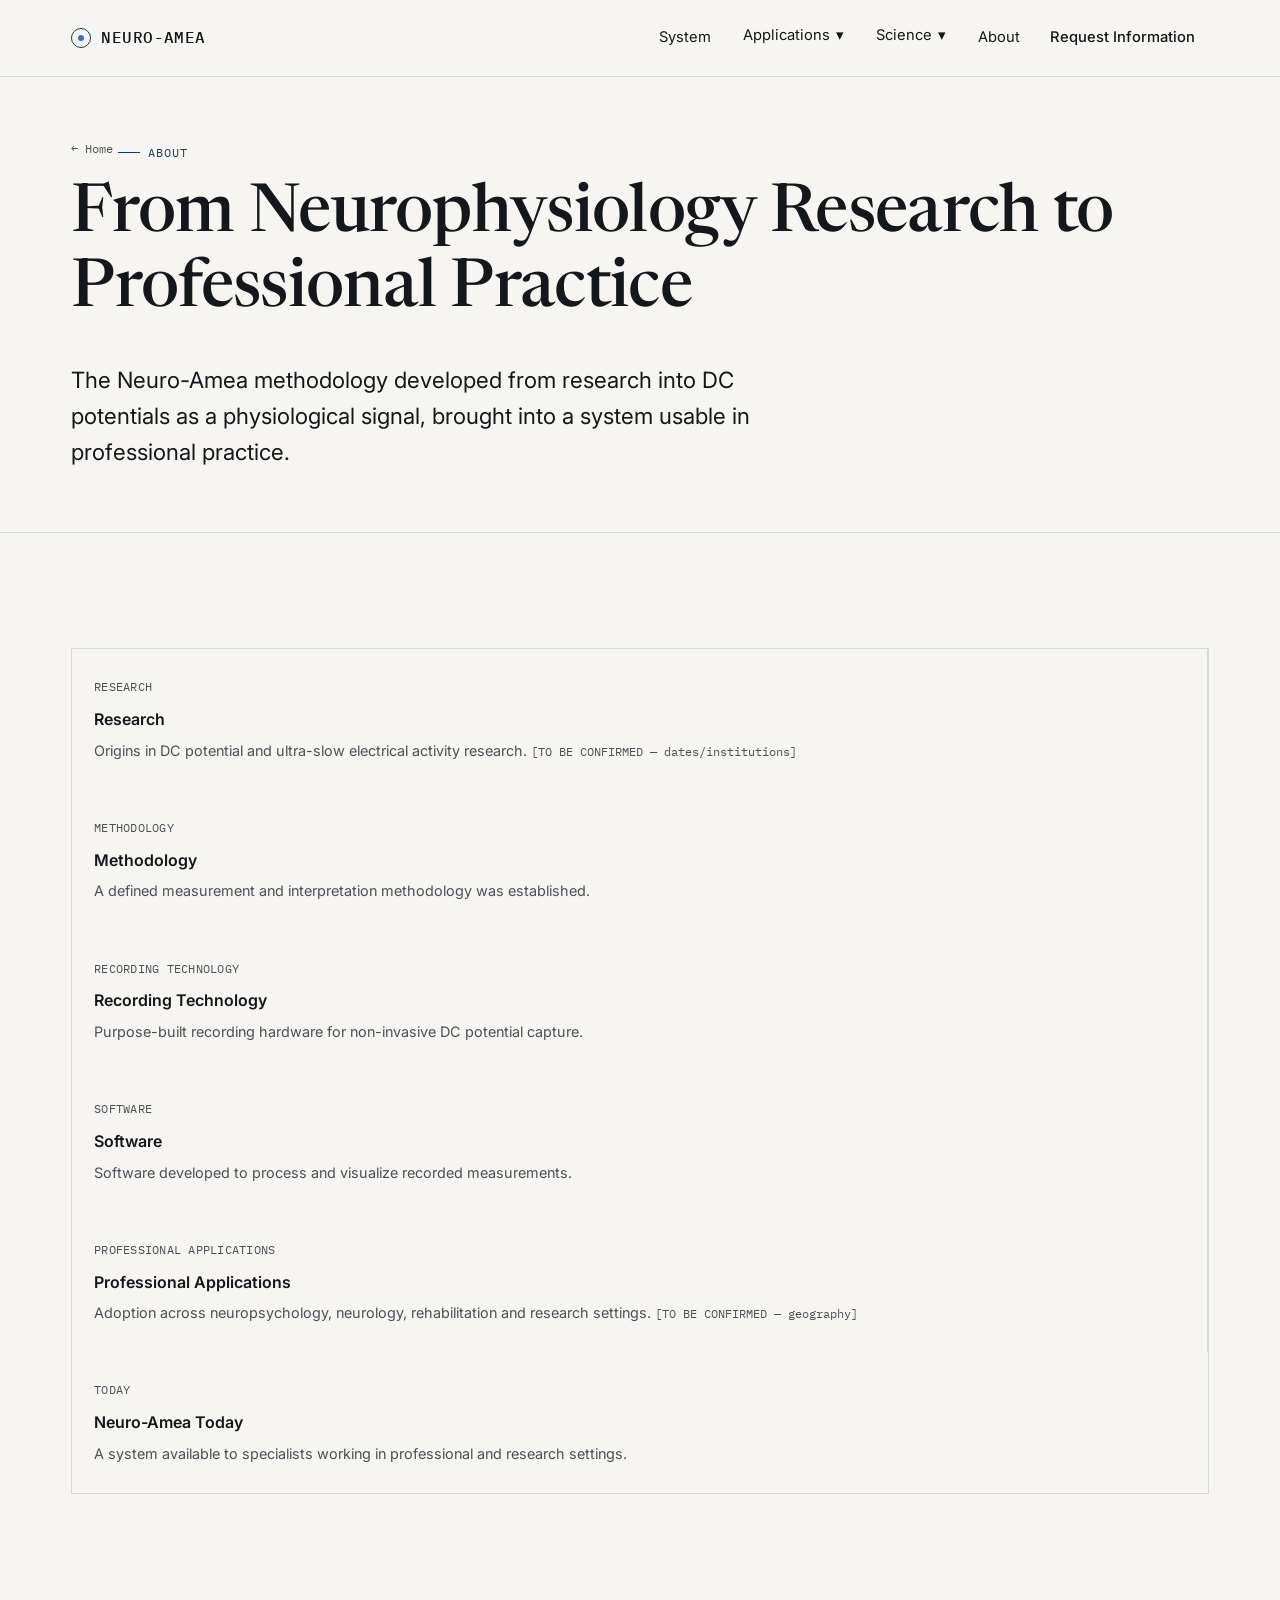
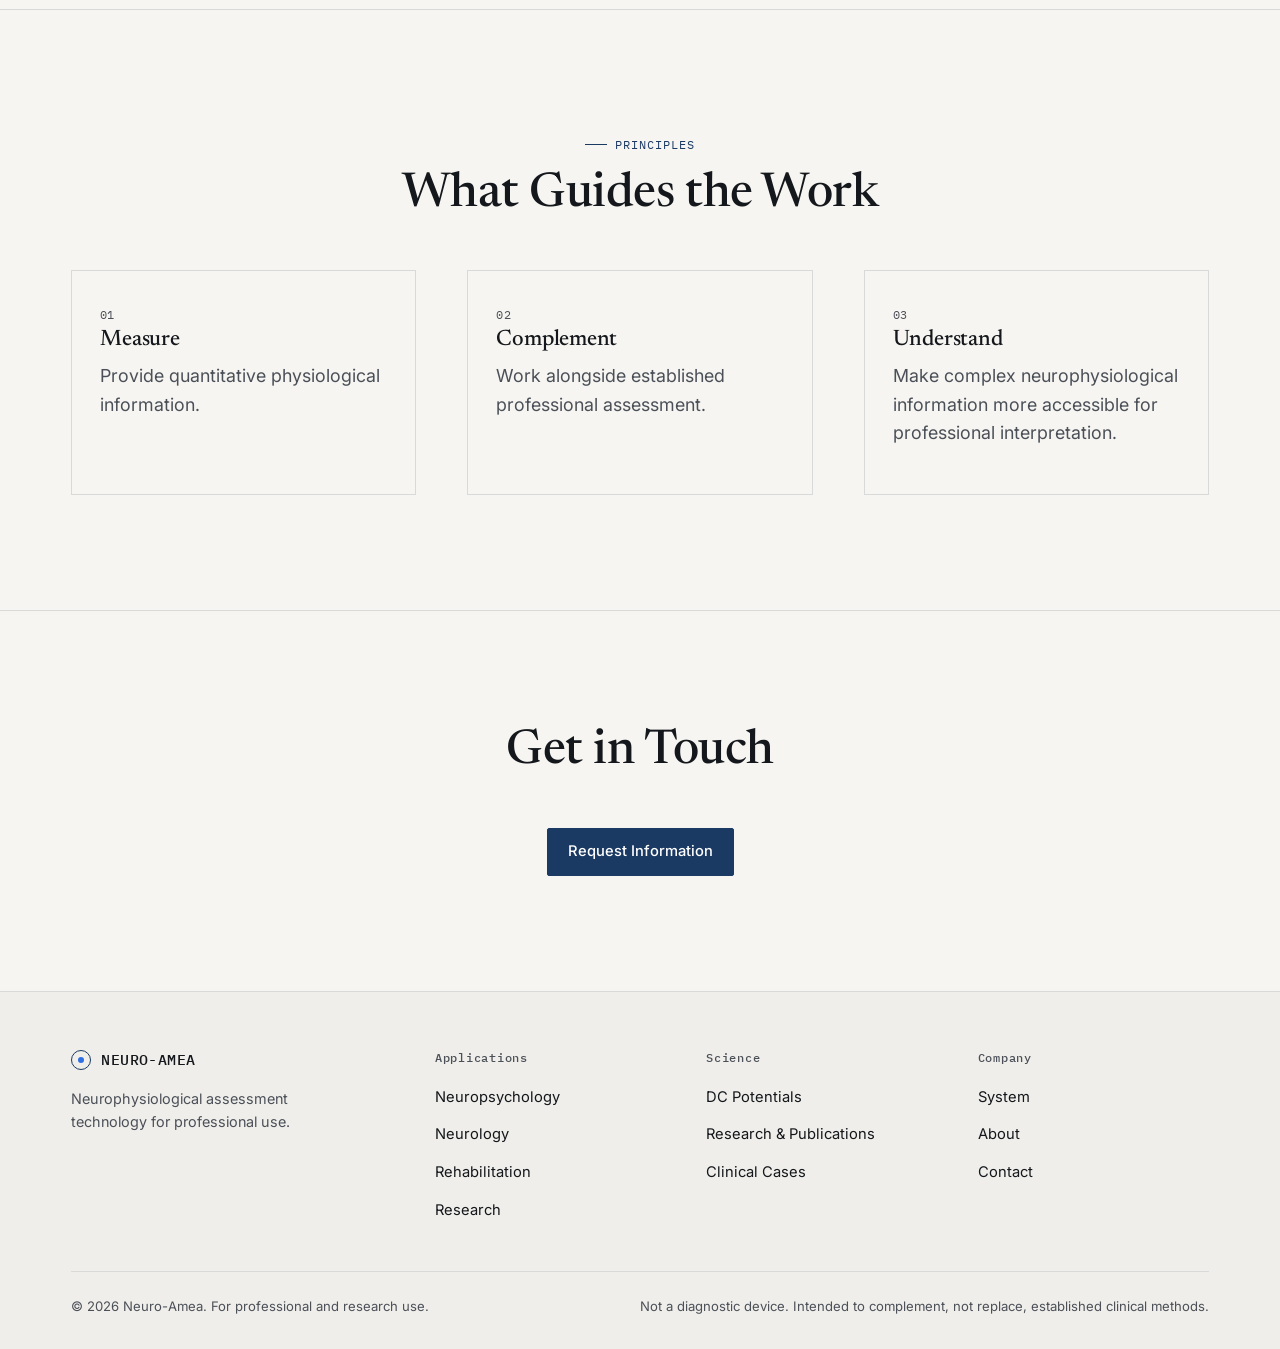
==== about/index.html @ 14be9355 "Add files via upload" ====
<!doctype html>
<html lang="en">
<head>
<meta charset="utf-8">
<title>About — Neuro-Amea</title>
<meta name="description" content="The development of the Neuro-Amea methodology, from neurophysiology research to a system used in professional practice.">
<link rel="canonical" href="/about/">
<meta property="og:title" content="About — Neuro-Amea">
<meta property="og:description" content="The development of the Neuro-Amea methodology, from neurophysiology research to a system used in professional practice.">
<meta property="og:type" content="website">
<meta name="viewport" content="width=device-width, initial-scale=1">
<link rel="stylesheet" href="../assets/css/style.css">
</head>
<body>
<a class="skip-link" href="#main">Skip to content</a>

<header class="site-header">
  <div class="wrap nav-row">
    <a class="logo" href="../"><span class="logo-mark" aria-hidden="true"></span>NEURO-AMEA</a>
    <nav class="primary-nav" id="primary-nav">
      <ul>
        <li><a href="../system/">System</a></li>
        <li class="has-dropdown">
          <button class="nav-btn" aria-expanded="false">Applications <span aria-hidden="true">▾</span></button>
          <div class="dropdown">
            <a href="../applications/neuropsychology/">Neuropsychology<small>Cognitive & behavioral context</small></a>
            <a href="../applications/neurology/">Neurology<small>Clinical & neurophysiological context</small></a>
            <a href="../applications/rehabilitation/">Rehabilitation<small>Repeated-measurement follow-up</small></a>
            <a href="../applications/research/">Research<small>Protocol-based DC recording</small></a>
          </div>
        </li>
        <li class="has-dropdown">
          <button class="nav-btn" aria-expanded="false">Science <span aria-hidden="true">▾</span></button>
          <div class="dropdown">
            <a href="../dc-potentials/">DC Potentials<small>What the signal is</small></a>
            <a href="../publications/">Research & Publications<small>Literature base</small></a>
            <a href="../clinical-cases/">Clinical Cases<small>Applied examples</small></a>
          </div>
        </li>
        <li><a href="../about/" aria-current="page">About</a></li>
      </ul>
      <div class="nav-cta">
        <a class="cta" href="../contact/">Request Information</a>
      </div>
    </nav>
    <button class="menu-toggle" aria-label="Open menu" aria-expanded="false" aria-controls="primary-nav">
      <span></span><span></span><span></span>
    </button>
  </div>
</header>

<main id="main">

<div class="page-hero">
  <div class="wrap">
    <a class="breadcrumb" href="../">← Home</a>
    <p class="eyebrow">ABOUT</p>
    <h1>From Neurophysiology Research to Professional Practice</h1>
    <p class="lede">The Neuro-Amea methodology developed from research into DC potentials as a physiological signal, brought into a system usable in professional practice.</p>
  </div>
</div>

<section>
  <div class="wrap">
    <div class="chain reveal" style="flex-direction:column;">
      <div class="chain-step"><span class="data-label">RESEARCH</span><h4>Research</h4><p>Origins in DC potential and ultra-slow electrical activity research. <span class="tbc" style="font-family:var(--f-data); font-size:0.72rem;">[TO BE CONFIRMED — dates/institutions]</span></p></div>
      <div class="chain-step"><span class="data-label">METHODOLOGY</span><h4>Methodology</h4><p>A defined measurement and interpretation methodology was established.</p></div>
      <div class="chain-step"><span class="data-label">RECORDING TECHNOLOGY</span><h4>Recording Technology</h4><p>Purpose-built recording hardware for non-invasive DC potential capture.</p></div>
      <div class="chain-step"><span class="data-label">SOFTWARE</span><h4>Software</h4><p>Software developed to process and visualize recorded measurements.</p></div>
      <div class="chain-step"><span class="data-label">PROFESSIONAL APPLICATIONS</span><h4>Professional Applications</h4><p>Adoption across neuropsychology, neurology, rehabilitation and research settings. <span class="tbc" style="font-family:var(--f-data); font-size:0.72rem;">[TO BE CONFIRMED — geography]</span></p></div>
      <div class="chain-step"><span class="data-label">TODAY</span><h4>Neuro-Amea Today</h4><p>A system available to specialists working in professional and research settings.</p></div>
    </div>
  </div>
</section>

<hr class="hr">

<section>
  <div class="wrap">
    <div class="section-head center"><p class="eyebrow">PRINCIPLES</p><h2>What Guides the Work</h2></div>
    <div class="grid grid-3">
      <div class="plain-card"><span class="data-label">01</span><h3>Measure</h3><p>Provide quantitative physiological information.</p></div>
      <div class="plain-card"><span class="data-label">02</span><h3>Complement</h3><p>Work alongside established professional assessment.</p></div>
      <div class="plain-card"><span class="data-label">03</span><h3>Understand</h3><p>Make complex neurophysiological information more accessible for professional interpretation.</p></div>
    </div>
  </div>
</section>

<section class="final-cta">
  <div class="wrap">
    <div class="section-head center"><h2>Get in Touch</h2></div>
    <a class="cta" href="../contact/">Request Information</a>
  </div>
</section>

</main>
<footer class="site-footer">
  <div class="wrap">
    <div class="footer-grid">
      <div>
        <a class="logo" href="../"><span class="logo-mark" aria-hidden="true"></span>NEURO-AMEA</a>
        <p style="margin-top:16px; font-size:0.9rem; max-width:32ch;">Neurophysiological assessment technology for professional use.</p>
      </div>
      <div>
        <h4>Applications</h4>
        <ul>
          <li><a href="../applications/neuropsychology/">Neuropsychology</a></li>
          <li><a href="../applications/neurology/">Neurology</a></li>
          <li><a href="../applications/rehabilitation/">Rehabilitation</a></li>
          <li><a href="../applications/research/">Research</a></li>
        </ul>
      </div>
      <div>
        <h4>Science</h4>
        <ul>
          <li><a href="../dc-potentials/">DC Potentials</a></li>
          <li><a href="../publications/">Research & Publications</a></li>
          <li><a href="../clinical-cases/">Clinical Cases</a></li>
        </ul>
      </div>
      <div>
        <h4>Company</h4>
        <ul>
          <li><a href="../system/">System</a></li>
          <li><a href="../about/">About</a></li>
          <li><a href="../contact/">Contact</a></li>
        </ul>
      </div>
    </div>
    <div class="footer-bottom">
      <span>© 2026 Neuro-Amea. For professional and research use.</span>
      <span>Not a diagnostic device. Intended to complement, not replace, established clinical methods.</span>
    </div>
  </div>
</footer>

<script src="../assets/js/main.js"></script>
</body>
</html>
---- assets/css/style.css ----
/* ==========================================================================
   NEURO-AMEA — DESIGN SYSTEM
   Scientific instrument × premium technology × medical editorial
   ========================================================================== */

@import url('https://fonts.googleapis.com/css2?family=Newsreader:ital,opsz,wght@0,6..72,400;0,6..72,500;0,6..72,600;1,6..72,400&family=Inter:wght@400;500;600&family=IBM+Plex+Mono:wght@400;500&display=swap');

:root{
  /* --- color --- */
  --c-paper:      #F6F5F1;   /* neutral, slightly warm white */
  --c-paper-alt:  #EFEEEA;
  --c-ink:        #14171B;   /* near-black typography */
  --c-ink-soft:   #4B5058;
  --c-line:       #D8DAD9;   /* cold light gray, hairlines */
  --c-line-soft:  #E7E8E6;
  --c-blue-deep:  #1B3A63;   /* deep neurological blue — primary accent */
  --c-blue-elec:  #2F6FE4;   /* spectral / electric blue — data only */
  --c-blue-mist:  #EBF0F8;
  --c-white:      #FFFFFF;
  --c-amber-data: #C77B2E;   /* reserved for genuine data maps only */

  /* --- type --- */
  --f-editorial: 'Newsreader', Georgia, serif;
  --f-interface: 'Inter', -apple-system, BlinkMacSystemFont, sans-serif;
  --f-data:      'IBM Plex Mono', ui-monospace, monospace;

  /* --- scale --- */
  --step-1: clamp(0.85rem, 0.82rem + 0.15vw, 0.95rem);
  --step0:  clamp(1rem, 0.96rem + 0.2vw, 1.125rem);
  --step1:  clamp(1.2rem, 1.1rem + 0.4vw, 1.4rem);
  --step2:  clamp(1.6rem, 1.4rem + 0.9vw, 2.1rem);
  --step3:  clamp(2.1rem, 1.8rem + 1.6vw, 3rem);
  --step4:  clamp(2.6rem, 2.1rem + 2.6vw, 4.2rem);

  --radius: 2px;
  --container: 1240px;
  --gutter: clamp(20px, 4vw, 64px);
}

*,*::before,*::after{ box-sizing:border-box; }
html{ scroll-behavior:smooth; }
@media (prefers-reduced-motion: reduce){
  html{ scroll-behavior:auto; }
  *,*::before,*::after{ animation-duration:0.001ms !important; animation-iteration-count:1 !important; transition-duration:0.001ms !important; scroll-behavior:auto !important; }
}

body{
  margin:0;
  background:var(--c-paper);
  color:var(--c-ink);
  font-family:var(--f-interface);
  font-size:var(--step0);
  line-height:1.6;
  -webkit-font-smoothing:antialiased;
}

img{ max-width:100%; display:block; }
a{ color:inherit; }
button{ font-family:inherit; }

h1,h2,h3{
  font-family:var(--f-editorial);
  font-weight:500;
  line-height:1.12;
  margin:0 0 0.5em;
  letter-spacing:-0.01em;
}
h1{ font-size:var(--step4); }
h2{ font-size:var(--step3); }
h3{ font-size:var(--step2); font-weight:500; }

p{ margin:0 0 1em; max-width:60ch; color:var(--c-ink-soft); }
.lede{ font-size:var(--step1); color:var(--c-ink); max-width:52ch; }

.eyebrow{
  font-family:var(--f-data);
  font-size:0.78rem;
  letter-spacing:0.08em;
  color:var(--c-blue-deep);
  display:inline-flex;
  align-items:center;
  gap:0.6em;
  margin-bottom:1.1em;
}
.eyebrow::before{
  content:'';
  width:22px; height:1px;
  background:var(--c-blue-deep);
  display:inline-block;
}

.data-label{
  font-family:var(--f-data);
  font-size:0.78rem;
  color:var(--c-ink-soft);
  letter-spacing:0.02em;
}
.data-value{
  font-family:var(--f-data);
  color:var(--c-blue-elec);
}

/* --- layout --- */
.wrap{
  max-width:var(--container);
  margin:0 auto;
  padding-left:var(--gutter);
  padding-right:var(--gutter);
}
section{ padding:clamp(64px,9vw,128px) 0; }
.section-tight{ padding:clamp(40px,6vw,72px) 0; }
.hr{ border:none; border-top:1px solid var(--c-line); margin:0; }

.grid{ display:grid; gap:var(--gutter); }
.grid-2{ grid-template-columns:1fr 1fr; }
.grid-3{ grid-template-columns:repeat(3,1fr); }
.grid-4{ grid-template-columns:repeat(4,1fr); }
@media (max-width: 900px){
  .grid-2,.grid-3,.grid-4{ grid-template-columns:1fr; }
}

/* --- header / nav --- */
.site-header{
  position:sticky; top:0; z-index:50;
  background:rgba(246,245,241,0.92);
  backdrop-filter:saturate(140%) blur(6px);
  border-bottom:1px solid var(--c-line);
}
.nav-row{
  display:flex; align-items:center; justify-content:space-between;
  height:76px;
}
.logo{
  font-family:var(--f-data);
  font-weight:500;
  font-size:0.98rem;
  letter-spacing:0.03em;
  text-decoration:none;
  color:var(--c-ink);
  display:flex; align-items:center; gap:10px;
}
.logo-mark{
  width:20px; height:20px;
  border:1px solid var(--c-blue-deep);
  border-radius:50%;
  position:relative;
  flex:none;
}
.logo-mark::after{
  content:'';
  position:absolute; left:50%; top:50%;
  width:6px; height:6px;
  background:var(--c-blue-elec);
  border-radius:50%;
  transform:translate(-50%,-50%);
}

.primary-nav{ display:flex; align-items:center; gap:2px; }
.primary-nav > ul{ list-style:none; display:flex; gap:4px; margin:0; padding:0; }
.primary-nav a, .nav-btn{
  font-size:0.92rem;
  text-decoration:none;
  color:var(--c-ink);
  padding:10px 14px;
  display:inline-flex; align-items:center; gap:6px;
  border-radius:var(--radius);
  background:none; border:none; cursor:pointer;
}
.primary-nav a:hover, .nav-btn:hover{ color:var(--c-blue-deep); }
.has-dropdown{ position:relative; }
.dropdown{
  position:absolute; top:100%; left:0;
  background:var(--c-white);
  border:1px solid var(--c-line);
  min-width:240px;
  padding:8px;
  opacity:0; visibility:hidden; transform:translateY(4px);
  transition:opacity .15s ease, transform .15s ease, visibility .15s;
}
.has-dropdown:hover .dropdown,
.has-dropdown:focus-within .dropdown{ opacity:1; visibility:visible; transform:translateY(0); }
.dropdown a{
  display:flex; flex-direction:column; align-items:flex-start; gap:2px;
  padding:10px 12px;
}
.dropdown a small{ color:var(--c-ink-soft); font-size:0.8rem; font-weight:400; }

.cta{
  font-family:var(--f-interface);
  font-weight:500;
  font-size:0.92rem;
  text-decoration:none;
  color:var(--c-white);
  background:var(--c-blue-deep);
  padding:11px 20px;
  border-radius:var(--radius);
  border:1px solid var(--c-blue-deep);
  display:inline-block;
  transition:background .18s ease, color .18s ease;
}
.cta:hover{ background:#14294a; }
.cta-ghost{
  color:var(--c-ink);
  background:transparent;
  border:1px solid var(--c-line);
}
.cta-ghost:hover{ border-color:var(--c-blue-deep); color:var(--c-blue-deep); background:transparent; }

.nav-cta{ display:flex; align-items:center; gap:8px; }
.menu-toggle{
  display:none;
  background:none; border:none; cursor:pointer;
  width:36px; height:36px;
  position:relative;
}
.menu-toggle span{
  position:absolute; left:8px; right:8px; height:1px; background:var(--c-ink);
}
.menu-toggle span:nth-child(1){ top:14px; }
.menu-toggle span:nth-child(2){ top:19px; }
.menu-toggle span:nth-child(3){ top:24px; }

@media (max-width: 980px){
  .primary-nav{
    position:fixed; inset:76px 0 0 0;
    background:var(--c-paper);
    flex-direction:column;
    align-items:stretch;
    padding:24px var(--gutter);
    transform:translateX(100%);
    transition:transform .25s ease;
    overflow-y:auto;
  }
  .primary-nav.open{ transform:translateX(0); }
  .primary-nav > ul{ flex-direction:column; gap:0; }
  .primary-nav a, .nav-btn{ width:100%; padding:16px 4px; border-bottom:1px solid var(--c-line-soft); justify-content:space-between; }
  .dropdown{ position:static; border:none; opacity:1; visibility:visible; transform:none; display:none; padding:0 0 0 12px; }
  .has-dropdown.open .dropdown{ display:block; }
  .nav-cta{ margin-top:20px; }
  .menu-toggle{ display:block; }
}

/* --- footer --- */
.site-footer{
  border-top:1px solid var(--c-line);
  padding:56px 0 32px;
  background:var(--c-paper-alt);
}
.footer-grid{ display:grid; grid-template-columns:1.4fr repeat(3,1fr); gap:40px; margin-bottom:48px; }
@media (max-width:800px){ .footer-grid{ grid-template-columns:1fr 1fr; } }
.footer-grid h4{ font-family:var(--f-data); font-size:0.78rem; letter-spacing:0.06em; color:var(--c-ink-soft); margin:0 0 14px; font-weight:500; }
.footer-grid ul{ list-style:none; margin:0; padding:0; display:flex; flex-direction:column; gap:9px; }
.footer-grid a{ text-decoration:none; font-size:0.92rem; color:var(--c-ink); }
.footer-grid a:hover{ color:var(--c-blue-deep); }
.footer-bottom{
  display:flex; justify-content:space-between; align-items:center;
  padding-top:24px; border-top:1px solid var(--c-line);
  font-size:0.82rem; color:var(--c-ink-soft); flex-wrap:wrap; gap:12px;
}

/* --- buttons row --- */
.btn-row{ display:flex; gap:14px; flex-wrap:wrap; align-items:center; }

/* --- cards (used sparingly) --- */
.plain-card{
  border:1px solid var(--c-line);
  padding:28px;
}
.plain-card h3{ font-size:var(--step1); margin-bottom:0.4em; }

/* --- process chain --- */
.chain{
  display:flex; align-items:stretch; gap:0;
  border:1px solid var(--c-line);
}
.chain-step{
  flex:1; padding:28px 22px; position:relative;
  border-right:1px solid var(--c-line);
}
.chain-step:last-child{ border-right:none; }
.chain-step .data-label{ display:block; margin-bottom:10px; }
.chain-step h4{ font-family:var(--f-interface); font-size:1rem; font-weight:600; margin:0 0 6px; }
.chain-step p{ font-size:0.9rem; margin:0; max-width:none; }
.chain-arrow{
  display:none;
}
@media (max-width:900px){
  .chain{ flex-direction:column; }
  .chain-step{ border-right:none; border-bottom:1px solid var(--c-line); }
  .chain-step:last-child{ border-bottom:none; }
}

/* --- placeholder media block --- */
.media-frame{
  border:1px solid var(--c-line);
  background:
    repeating-linear-gradient(135deg, var(--c-paper-alt), var(--c-paper-alt) 10px, var(--c-line-soft) 10px, var(--c-line-soft) 11px);
  aspect-ratio:4/3;
  display:flex; align-items:center; justify-content:center;
  text-align:center;
  position:relative;
  overflow:hidden;
}
.media-frame .placeholder-label{
  font-family:var(--f-data);
  font-size:0.78rem;
  letter-spacing:0.04em;
  color:var(--c-ink-soft);
  background:var(--c-paper);
  border:1px solid var(--c-line);
  padding:10px 16px;
  max-width:80%;
}
.media-frame.wide{ aspect-ratio:16/10; }
.media-frame.square{ aspect-ratio:1/1; }

/* technical annotation dots */
.annot{
  position:absolute;
  font-family:var(--f-data);
  font-size:0.72rem;
  color:var(--c-blue-deep);
  display:flex; align-items:center; gap:6px;
}
.annot::before{ content:''; width:5px; height:5px; border-radius:50%; background:var(--c-blue-elec); }

/* --- diagram nodes (value/equation composition) --- */
.equation{
  display:flex; align-items:center; justify-content:center; gap:20px;
  flex-wrap:wrap; text-align:center;
  padding:40px 0;
}
.eq-item{
  font-family:var(--f-interface); font-weight:500; font-size:0.95rem;
  border:1px solid var(--c-line);
  padding:20px 24px;
  min-width:170px;
}
.eq-item .data-label{ display:block; margin-bottom:6px; }
.eq-op{ font-family:var(--f-editorial); font-size:1.6rem; color:var(--c-ink-soft); }
.eq-result{
  border:1px solid var(--c-blue-deep);
  background:var(--c-blue-mist);
}

/* --- timeline (baseline/functional/followup) --- */
.timeline{
  display:flex; border-top:1px solid var(--c-ink); position:relative; margin-top:40px;
}
.timeline-point{ flex:1; padding-top:16px; position:relative; }
.timeline-point::before{
  content:''; position:absolute; top:-5px; left:0;
  width:9px; height:9px; border-radius:50%;
  background:var(--c-paper); border:1px solid var(--c-ink);
}
.timeline-point .data-label{ display:block; margin-bottom:6px; }

/* --- table --- */
.spec-table{ width:100%; border-collapse:collapse; }
.spec-table tr{ border-bottom:1px solid var(--c-line); }
.spec-table td{ padding:16px 4px; font-size:0.92rem; }
.spec-table td:first-child{ color:var(--c-ink-soft); width:45%; }
.spec-table td.tbc{ font-family:var(--f-data); font-size:0.8rem; color:#9A6A20; }

/* --- reveal-on-scroll --- */
.reveal{ opacity:0; transform:translateY(14px); transition:opacity .6s ease, transform .6s ease; }
.reveal.is-visible{ opacity:1; transform:translateY(0); }

/* --- section heading block --- */
.section-head{ max-width:640px; margin-bottom:48px; }
.section-head.center{ margin-left:auto; margin-right:auto; text-align:center; }

/* --- hero --- */
.hero{ padding-top:clamp(48px,7vw,88px); padding-bottom:clamp(56px,7vw,96px); }
.hero-grid{ display:grid; grid-template-columns:1.05fr 0.95fr; gap:var(--gutter); align-items:center; }
@media (max-width:980px){ .hero-grid{ grid-template-columns:1fr; } }
.hero-meta{ font-family:var(--f-data); font-size:0.8rem; color:var(--c-ink-soft); margin-top:28px; }

/* generic small caps line already covered by .hero-meta; avoid literal uppercase text-transform overuse elsewhere */

.badge-list{ display:flex; gap:10px; flex-wrap:wrap; margin-top:20px; }
.badge{
  font-family:var(--f-data); font-size:0.76rem; color:var(--c-blue-deep);
  border:1px solid var(--c-line); padding:6px 10px;
}

/* --- app pillars small nav cards on home --- */
.app-list{ list-style:none; margin:0; padding:0; border-top:1px solid var(--c-line); }
.app-row{
  display:grid; grid-template-columns:120px 1fr auto; gap:24px; align-items:center;
  padding:26px 0; border-bottom:1px solid var(--c-line);
  text-decoration:none; color:var(--c-ink);
}
.app-row:hover .app-row-title{ color:var(--c-blue-deep); }
.app-row-num{ font-family:var(--f-data); color:var(--c-ink-soft); font-size:0.85rem; }
.app-row-title{ font-family:var(--f-editorial); font-size:1.3rem; }
.app-row-desc{ font-size:0.9rem; color:var(--c-ink-soft); grid-column:1/-1; margin-top:-8px; }
@media (max-width:700px){
  .app-row{ grid-template-columns:1fr auto; }
  .app-row-num{ display:none; }
}

/* --- page hero (secondary pages) --- */
.page-hero{ padding:56px 0 40px; border-bottom:1px solid var(--c-line); }
.breadcrumb{ font-family:var(--f-data); font-size:0.78rem; color:var(--c-ink-soft); margin-bottom:20px; text-decoration:none; display:inline-block; }
.breadcrumb:hover{ color:var(--c-blue-deep); }

/* --- final cta --- */
.final-cta{ text-align:center; border-top:1px solid var(--c-line); }
.final-cta .section-head{ margin-left:auto; margin-right:auto; }

/* --- illustrative notice --- */
.notice{
  font-size:0.85rem; color:var(--c-ink-soft);
  border-left:2px solid var(--c-line);
  padding:10px 16px;
  font-style:italic;
}

/* --- form --- */
.form-grid{ display:grid; grid-template-columns:1fr 1fr; gap:20px; }
@media (max-width:700px){ .form-grid{ grid-template-columns:1fr; } }
.field{ display:flex; flex-direction:column; gap:8px; }
.field.full{ grid-column:1/-1; }
.field label{ font-size:0.85rem; color:var(--c-ink-soft); }
.field input, .field select, .field textarea{
  font-family:var(--f-interface); font-size:0.95rem;
  border:1px solid var(--c-line); background:var(--c-white);
  padding:12px 14px; border-radius:var(--radius); color:var(--c-ink);
}
.field input:focus, .field select:focus, .field textarea:focus{
  outline:2px solid var(--c-blue-elec); outline-offset:1px; border-color:var(--c-blue-deep);
}
.checkbox-group{ display:flex; flex-wrap:wrap; gap:10px; }
.checkbox-group label{
  display:flex; align-items:center; gap:8px;
  border:1px solid var(--c-line); padding:9px 14px; font-size:0.88rem; color:var(--c-ink);
  cursor:pointer;
}
.checkbox-group input{ accent-color:var(--c-blue-deep); }

/* focus visibility */
a:focus-visible, button:focus-visible, input:focus-visible, textarea:focus-visible, select:focus-visible{
  outline:2px solid var(--c-blue-elec); outline-offset:2px;
}

.skip-link{
  position:absolute; left:-999px; top:0; background:var(--c-blue-deep); color:#fff; padding:10px 16px; z-index:100;
}
.skip-link:focus{ left:16px; top:16px; }
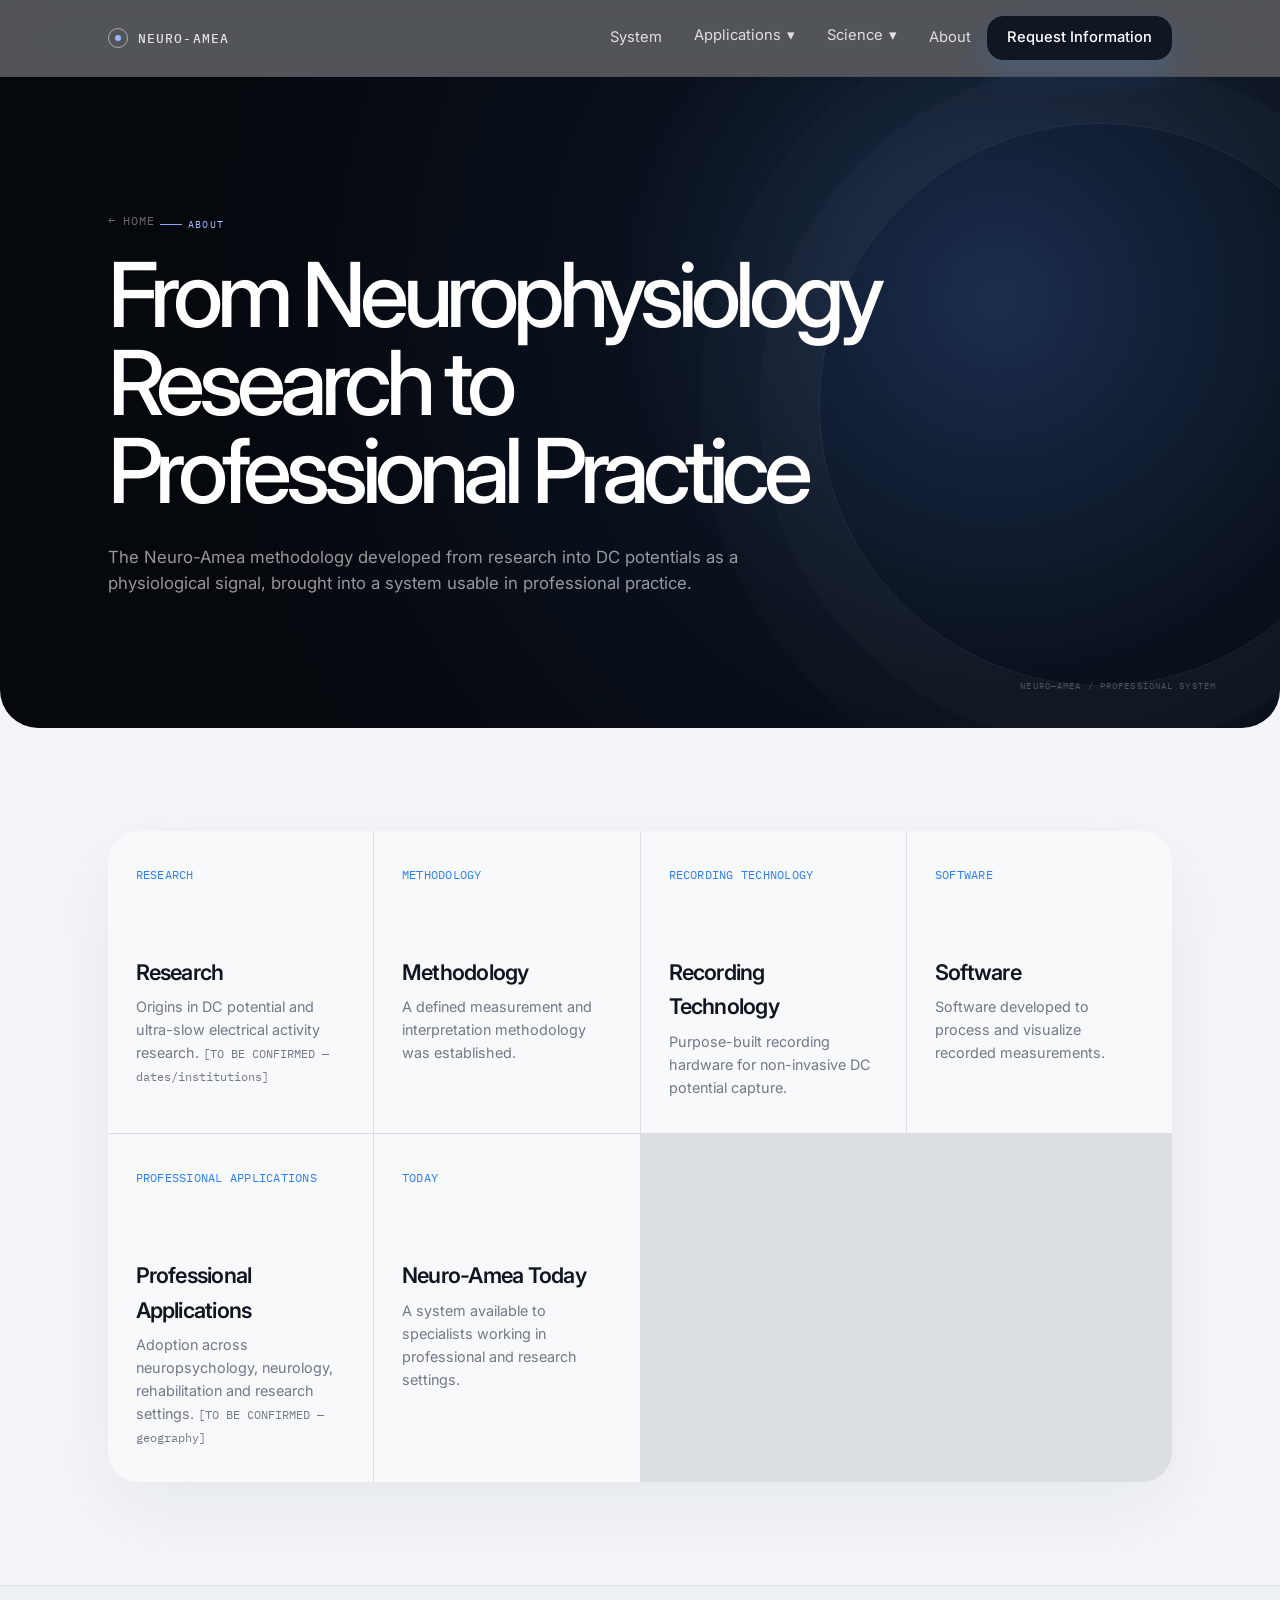
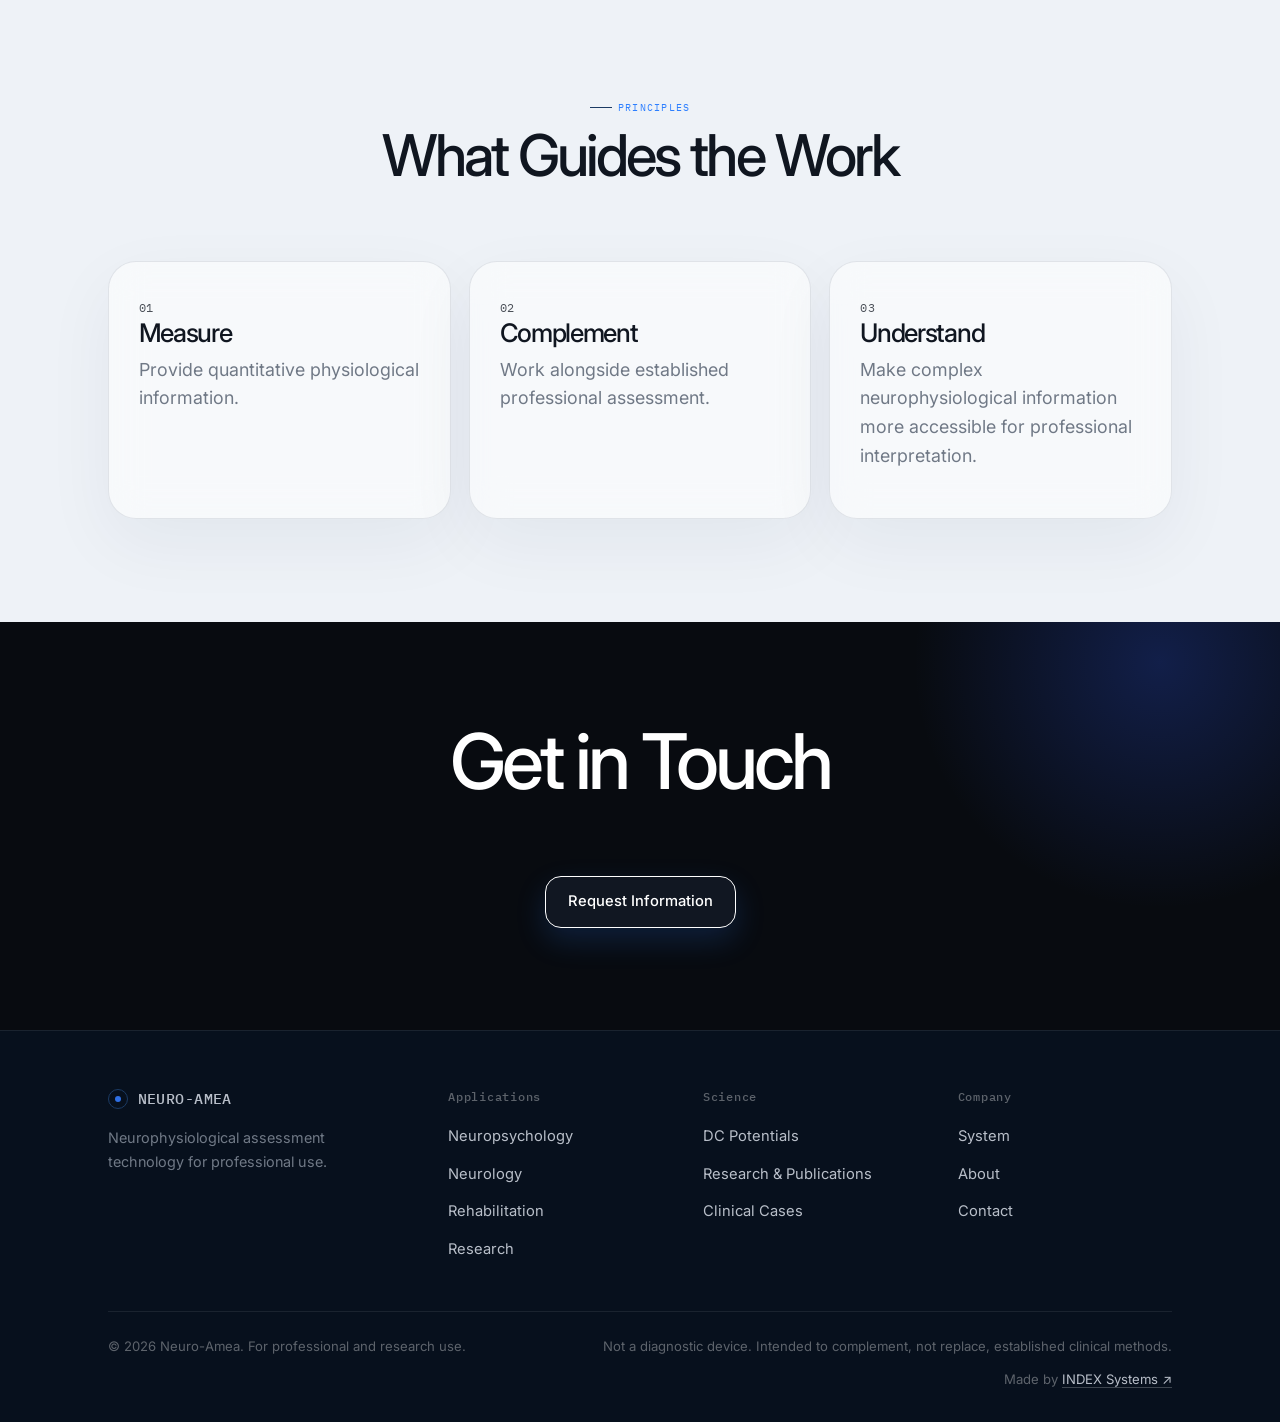
==== commit 0528b186: "Add files via upload" ====
--- a/about/index.html
+++ b/about/index.html
@@ -11,7 +11,7 @@
 <meta name="viewport" content="width=device-width, initial-scale=1">
 <link rel="stylesheet" href="../assets/css/style.css">
 </head>
-<body>
+<body class="internal-v2">
 <a class="skip-link" href="#main">Skip to content</a>
 
 <header class="site-header">
@@ -130,7 +130,7 @@
     <div class="footer-bottom">
       <span>© 2026 Neuro-Amea. For professional and research use.</span>
       <span>Not a diagnostic device. Intended to complement, not replace, established clinical methods.</span>
-    </div>
+    <span class="index-systems-credit">Made by <a href="https://www.index-systems.ru/" target="_blank" rel="noopener">INDEX Systems ↗</a></span></div>
   </div>
 </footer>
 
--- a/assets/css/style.css
+++ b/assets/css/style.css
@@ -448,3 +448,1556 @@
   position:absolute; left:-999px; top:0; background:var(--c-blue-deep); color:#fff; padding:10px 16px; z-index:100;
 }
 .skip-link:focus{ left:16px; top:16px; }
+
+/* ==========================================================================
+   HOME V2 — NEO MODERN FUTURISTIC / APPLE-LIKE PRODUCT DIRECTION
+   Scoped to .home-v2 so internal pages remain untouched.
+   ========================================================================== */
+.home-v2{
+  --neo-black:#080b10;
+  --neo-black-2:#0e131b;
+  --neo-ink:#111722;
+  --neo-muted:#6f7785;
+  --neo-line:rgba(16,25,40,.13);
+  --neo-blue:#315eff;
+  --neo-blue-2:#7ba3ff;
+  --neo-ice:#eef3ff;
+  --neo-white:#f8f9fb;
+  background:#f5f6f8;
+  font-family:var(--f-interface);
+  color:var(--neo-ink);
+}
+.home-v2 h1,.home-v2 h2,.home-v2 h3{font-family:var(--f-interface);letter-spacing:-.055em;font-weight:500;}
+.home-v2 p{color:inherit;}
+.home-v2 .wrap{max-width:1440px;padding-left:clamp(22px,4.2vw,72px);padding-right:clamp(22px,4.2vw,72px);}
+.home-v2 .home-header{position:absolute;top:0;left:0;right:0;background:transparent;border:0;color:#fff;backdrop-filter:none;}
+.home-v2 .home-header .logo,.home-v2 .home-header .primary-nav a,.home-v2 .home-header .nav-btn{color:rgba(255,255,255,.86);}
+.home-v2 .home-header .logo-mark{border-color:rgba(255,255,255,.52);}
+.home-v2 .home-header .logo-mark::after{background:#9cb6ff;}
+.home-v2 .home-header .cta{background:#fff;border-color:#fff;color:#0b0f15;border-radius:999px;padding:10px 18px;}
+.home-v2 .home-header .dropdown{background:rgba(13,17,24,.96);border:1px solid rgba(255,255,255,.1);backdrop-filter:blur(18px);}
+.home-v2 .home-header .dropdown small{color:rgba(255,255,255,.45);}
+.home-v2 .home-header .menu-toggle span{background:#fff;}
+.home-v2 .nav-row{height:82px;}
+.home-v2 .logo{font-size:.82rem;letter-spacing:.09em;}
+
+.neo-hero{position:relative;min-height:100svh;overflow:hidden;background:radial-gradient(circle at 74% 38%,#17243b 0,#0b111a 31%,#070a0f 66%,#05070a 100%);color:#fff;padding:160px 0 90px;display:flex;align-items:center;}
+.neo-grid,.neo-final-grid{position:absolute;inset:0;background-image:linear-gradient(rgba(255,255,255,.045) 1px,transparent 1px),linear-gradient(90deg,rgba(255,255,255,.045) 1px,transparent 1px);background-size:72px 72px;mask-image:linear-gradient(to bottom,rgba(0,0,0,.85),transparent 90%);}
+.neo-orb{position:absolute;border-radius:50%;filter:blur(10px);opacity:.8;}
+.neo-orb-a{width:580px;height:580px;right:-180px;top:4%;background:radial-gradient(circle at 36% 35%,rgba(99,142,255,.42),rgba(45,77,164,.11) 40%,transparent 69%);}
+.neo-orb-b{width:360px;height:360px;left:37%;bottom:-230px;background:radial-gradient(circle,rgba(72,102,255,.18),transparent 68%);}
+.neo-hero-wrap{position:relative;z-index:2;display:grid;grid-template-columns:minmax(0,1.05fr) minmax(460px,.95fr);gap:clamp(40px,6vw,100px);align-items:center;width:100%;}
+.neo-kicker,.neo-index{font-family:var(--f-data);font-size:.69rem;letter-spacing:.11em;text-transform:uppercase;opacity:.68;margin:0 0 28px;}
+.neo-kicker span{display:inline-flex;width:28px;height:28px;border:1px solid rgba(255,255,255,.2);border-radius:50%;align-items:center;justify-content:center;margin-right:10px;font-size:.58rem;}
+.neo-hero h1{font-size:clamp(3.8rem,6.6vw,7.4rem);line-height:.9;margin:0;max-width:850px;font-weight:450;}
+.neo-hero h1 span{color:#9db5ff;}
+.neo-lede{font-size:clamp(1rem,1.35vw,1.18rem);line-height:1.6;max-width:620px;color:rgba(255,255,255,.62)!important;margin:34px 0 34px;}
+.neo-actions{display:flex;align-items:center;gap:26px;flex-wrap:wrap;}
+.neo-btn{display:inline-flex;align-items:center;justify-content:space-between;gap:28px;min-width:220px;padding:14px 18px;border-radius:999px;text-decoration:none;font-size:.84rem;font-weight:500;transition:transform .25s ease,background .25s ease,color .25s ease,border-color .25s ease;}
+.neo-btn:hover{transform:translateY(-2px);}
+.neo-btn-primary{background:#fff;color:#0d1219;}
+.neo-btn-link{min-width:auto;color:#fff;padding-left:0;padding-right:0;border-radius:0;border-bottom:1px solid rgba(255,255,255,.28);}
+.neo-meta{display:flex;gap:28px;margin-top:56px;font-family:var(--f-data);font-size:.67rem;letter-spacing:.06em;text-transform:uppercase;color:rgba(255,255,255,.38);}
+.neo-product{position:relative;}
+.neo-product-shell{min-height:560px;border:1px solid rgba(255,255,255,.12);border-radius:32px;background:linear-gradient(145deg,rgba(255,255,255,.095),rgba(255,255,255,.018) 48%,rgba(104,132,255,.06));box-shadow:inset 0 1px 0 rgba(255,255,255,.1),0 40px 120px rgba(0,0,0,.35);backdrop-filter:blur(22px);position:relative;overflow:hidden;padding:22px;}
+.neo-product-shell::after{content:'';position:absolute;inset:auto -15% -34% 20%;height:60%;background:radial-gradient(circle at 50% 0,rgba(89,124,255,.28),transparent 66%);filter:blur(25px);}
+.neo-product-topline{display:flex;justify-content:space-between;font-family:var(--f-data);font-size:.61rem;letter-spacing:.08em;color:rgba(255,255,255,.45);position:relative;z-index:2;}
+.neo-device-placeholder{position:absolute;inset:16% 9% 21%;border-radius:24px;border:1px solid rgba(255,255,255,.1);display:flex;align-items:center;justify-content:center;text-align:center;background:linear-gradient(135deg,rgba(255,255,255,.05),rgba(255,255,255,.015));font-family:var(--f-data);font-size:.65rem;line-height:1.6;letter-spacing:.1em;color:rgba(255,255,255,.34);z-index:1;}
+.neo-device-placeholder::before{content:'';width:42%;aspect-ratio:1;position:absolute;border-radius:24px;border:1px solid rgba(255,255,255,.12);transform:rotate(-8deg);background:linear-gradient(160deg,rgba(255,255,255,.08),rgba(255,255,255,.01));box-shadow:18px 26px 56px rgba(0,0,0,.32);}
+.neo-readout{position:absolute;left:22px;right:22px;bottom:20px;display:grid;grid-template-columns:repeat(3,1fr);border-top:1px solid rgba(255,255,255,.12);z-index:3;}
+.neo-readout div{padding:16px 12px 0;display:grid;grid-template-columns:1fr auto auto;gap:8px;align-items:end;border-right:1px solid rgba(255,255,255,.1);}
+.neo-readout div:last-child{border-right:0}.neo-readout span,.neo-readout small{font-family:var(--f-data);font-size:.57rem;letter-spacing:.08em;color:rgba(255,255,255,.38)}.neo-readout b{font-size:1.3rem;font-weight:450;letter-spacing:-.04em}.neo-marker{position:absolute;width:30px;height:30px;border:1px solid rgba(255,255,255,.25);border-radius:50%;display:grid;place-items:center;font-family:var(--f-data);font-size:.56rem;color:#b7c8ff;z-index:3;background:rgba(7,10,15,.45)}.neo-marker::after{content:'';position:absolute;width:86px;height:1px;background:rgba(255,255,255,.13);left:29px}.neo-marker.m1{top:30%;left:7%}.neo-marker.m2{top:45%;right:5%}.neo-marker.m2::after{right:29px;left:auto}.neo-marker.m3{top:63%;left:11%}.neo-caption{font-family:var(--f-data);font-size:.61rem;letter-spacing:.05em;color:rgba(255,255,255,.32)!important;margin:14px 4px 0;text-transform:uppercase;}
+.neo-scroll{position:absolute;left:50%;bottom:24px;transform:translateX(-50%);z-index:3;font-family:var(--f-data);font-size:.56rem;letter-spacing:.12em;color:rgba(255,255,255,.25);display:flex;align-items:center;gap:10px}.neo-scroll span{width:36px;height:1px;background:rgba(255,255,255,.2)}
+
+.neo-value,.neo-process,.neo-applications,.neo-science{padding:clamp(95px,11vw,170px) 0;background:#f7f8fa;}
+.neo-section-intro{display:grid;grid-template-columns:.55fr 1.25fr .8fr;gap:40px;align-items:start;margin-bottom:70px}.neo-section-intro h2,.neo-process-head h2,.neo-output h2,.neo-system h2,.neo-science h2{font-size:clamp(3rem,5.5vw,6.3rem);line-height:.94;margin:0;max-width:900px}.neo-section-intro>p:last-child,.neo-process-head>p:last-child,.neo-science-head>p:last-child{font-size:1rem;line-height:1.7;color:#747c89;max-width:420px;margin:8px 0 0}.neo-index{color:#7d8590;opacity:1;}
+.neo-layer-system{display:grid;grid-template-columns:1fr auto 1fr auto 1fr;gap:16px;align-items:stretch;position:relative}.neo-layer-card{min-height:280px;border:1px solid var(--neo-line);border-radius:26px;background:rgba(255,255,255,.7);padding:26px;display:flex;flex-direction:column;justify-content:space-between;position:relative;overflow:hidden}.neo-layer-card::after{content:'';position:absolute;width:180px;height:180px;border-radius:50%;right:-70px;top:-80px;border:1px solid rgba(49,94,255,.14);box-shadow:0 0 0 28px rgba(49,94,255,.025),0 0 0 58px rgba(49,94,255,.018)}.neo-layer-card>span{font-family:var(--f-data);font-size:.64rem;color:#7b8492}.neo-layer-card strong{font-size:clamp(1.5rem,2.2vw,2.5rem);line-height:1.05;letter-spacing:-.05em;font-weight:500}.neo-layer-card small{color:#7b8492;font-size:.78rem}.neo-layer-card.l3{background:linear-gradient(145deg,#111722,#0a0f17);color:#fff;border-color:#111722}.neo-layer-card.l3 small,.neo-layer-card.l3>span{color:rgba(255,255,255,.43)}.neo-plus{display:grid;place-items:center;font-size:1.7rem;color:#8a93a0}.neo-vector{grid-column:1/-1;text-align:center;font-size:2rem;color:#79818d;margin:16px 0}.neo-layer-result{grid-column:2/5;border-radius:999px;background:#e9eeff;padding:22px 32px;display:flex;align-items:center;justify-content:space-between;gap:30px}.neo-layer-result span{font-family:var(--f-data);font-size:.65rem;color:#53627e}.neo-layer-result b{font-size:1.1rem;line-height:1.1;font-weight:500;text-align:right}
+
+.neo-process{background:#eef0f4}.neo-process-head{display:grid;grid-template-columns:.45fr 1.15fr .7fr;gap:40px;align-items:end;margin-bottom:90px}.neo-flow{display:grid;grid-template-columns:repeat(5,1fr);position:relative;padding-top:34px}.neo-flow-line{position:absolute;top:0;left:7%;right:7%;height:1px;background:#c8ced8}.neo-flow-line::before,.neo-flow-line::after{content:'';position:absolute;top:-3px;width:7px;height:7px;border-radius:50%;background:#8994a5}.neo-flow-line::before{left:0}.neo-flow-line::after{right:0}.neo-flow-line i{position:absolute;top:-3px;width:7px;height:7px;border-radius:50%;background:#315eff;box-shadow:0 0 18px rgba(49,94,255,.65);animation:signalFlow 5s linear infinite}.neo-flow article{min-height:260px;padding:26px;border-left:1px solid #d1d6df}.neo-flow article:last-child{border-right:1px solid #d1d6df}.neo-flow article>span{font-family:var(--f-data);font-size:.64rem;color:#7b8595}.neo-flow article b{display:block;font-size:1.55rem;font-weight:500;letter-spacing:-.04em;margin:70px 0 12px}.neo-flow article p{font-size:.83rem;color:#747d8b;line-height:1.55;margin:0;max-width:22ch}@keyframes signalFlow{from{left:0}to{left:100%}}
+
+.neo-output{padding:clamp(100px,12vw,180px) 0;background:#080b10;color:#fff;position:relative;overflow:hidden}.neo-output::before{content:'';position:absolute;inset:0;background:radial-gradient(circle at 75% 45%,rgba(54,90,180,.16),transparent 38%)}.neo-output-grid{display:grid;grid-template-columns:.8fr 1.2fr;gap:clamp(55px,7vw,110px);align-items:center;position:relative}.neo-output-copy p:not(.neo-index){color:rgba(255,255,255,.54);font-size:1rem;line-height:1.7;max-width:560px}.neo-chipset{display:flex;flex-wrap:wrap;gap:8px;margin-top:34px}.neo-chipset span{padding:10px 13px;border:1px solid rgba(255,255,255,.12);border-radius:999px;font-family:var(--f-data);font-size:.6rem;letter-spacing:.04em;color:rgba(255,255,255,.57)}.neo-output-panel{border:1px solid rgba(255,255,255,.1);border-radius:30px;padding:22px;background:linear-gradient(145deg,rgba(255,255,255,.07),rgba(255,255,255,.018));backdrop-filter:blur(18px);box-shadow:0 40px 120px rgba(0,0,0,.35)}.neo-output-top{display:flex;justify-content:space-between;font-family:var(--f-data);font-size:.58rem;letter-spacing:.08em;color:rgba(255,255,255,.36);padding-bottom:18px;border-bottom:1px solid rgba(255,255,255,.08)}.neo-map-stage{min-height:460px;display:grid;grid-template-columns:1fr 180px;align-items:center;gap:24px}.neo-headmap{width:min(370px,86%);aspect-ratio:.86;margin:auto;border:1px solid rgba(255,255,255,.25);border-radius:48% 48% 44% 44%;position:relative;background:radial-gradient(circle at 35% 38%,rgba(75,108,255,.26),transparent 24%),radial-gradient(circle at 62% 55%,rgba(124,160,255,.2),transparent 27%),radial-gradient(circle at 50% 68%,rgba(46,68,112,.25),transparent 33%)}.neo-headmap::before{content:'';position:absolute;left:50%;top:-12px;transform:translateX(-50%);width:28px;height:18px;border-top:1px solid rgba(255,255,255,.28);border-radius:50%}.neo-headmap::after{content:'';position:absolute;left:10%;right:10%;top:50%;height:1px;background:rgba(255,255,255,.08);box-shadow:0 -74px 0 rgba(255,255,255,.05),0 74px 0 rgba(255,255,255,.05)}.neo-headmap .p{position:absolute;width:10px;height:10px;background:#c4d2ff;border-radius:50%;box-shadow:0 0 16px #6387ff}.neo-headmap .p1{top:18%;left:50%}.neo-headmap .p2{top:43%;left:25%}.neo-headmap .p3{top:43%;right:25%}.neo-headmap .p4{bottom:24%;left:38%}.neo-headmap .p5{bottom:24%;right:38%}.neo-map-glow{position:absolute;inset:18%;border-radius:50%;background:radial-gradient(circle,rgba(108,143,255,.28),transparent 66%);filter:blur(16px)}.neo-headmap .axis{position:absolute;font-family:var(--f-data);font-size:.55rem;color:rgba(255,255,255,.35)}.neo-headmap .a1{top:-28px;left:50%}.neo-headmap .a2{left:-28px;top:48%}.neo-headmap .a3{right:-28px;top:48%}.neo-headmap .a4{bottom:-28px;left:50%}.neo-map-metrics{display:flex;flex-direction:column;border-left:1px solid rgba(255,255,255,.08)}.neo-map-metrics div{padding:20px;border-bottom:1px solid rgba(255,255,255,.08)}.neo-map-metrics span,.neo-map-metrics small{display:block;font-family:var(--f-data);font-size:.57rem;letter-spacing:.07em;color:rgba(255,255,255,.32)}.neo-map-metrics b{display:block;font-size:2rem;font-weight:450;letter-spacing:-.04em;margin:6px 0 2px}.neo-output-timeline{display:grid;grid-template-columns:repeat(3,1fr);border-top:1px solid rgba(255,255,255,.1)}.neo-output-timeline span{font-family:var(--f-data);font-size:.57rem;letter-spacing:.06em;padding:14px 8px;color:rgba(255,255,255,.33);border-right:1px solid rgba(255,255,255,.08)}.neo-output-timeline span.active{color:#b9c9ff}.neo-output-panel>p{font-family:var(--f-data);font-size:.55rem;color:rgba(255,255,255,.28);margin:14px 0 0}
+
+.neo-applications{background:#f7f8fa}.neo-app-grid{display:grid;grid-template-columns:repeat(2,1fr);border-top:1px solid var(--neo-line);border-left:1px solid var(--neo-line)}.neo-app{min-height:340px;padding:30px;border-right:1px solid var(--neo-line);border-bottom:1px solid var(--neo-line);text-decoration:none;color:inherit;display:flex;flex-direction:column;position:relative;transition:background .25s ease,color .25s ease}.neo-app:hover{background:#0b1017;color:#fff}.neo-app>span{font-family:var(--f-data);font-size:.62rem;color:#8a93a0}.neo-app h3{font-size:clamp(2rem,3.1vw,3.6rem);margin:auto 0 14px}.neo-app p{font-size:.88rem;max-width:420px;color:#747c87;margin:0}.neo-app:hover p{color:rgba(255,255,255,.48)}.neo-app i{position:absolute;right:28px;top:26px;font-style:normal;font-size:1.2rem}
+
+.neo-system{padding:clamp(100px,12vw,180px) 0;background:linear-gradient(180deg,#eceff5,#f6f7f9)}.neo-system-grid{display:grid;grid-template-columns:1.1fr .9fr;gap:clamp(60px,8vw,120px);align-items:center}.neo-system-visual{min-height:620px;position:relative;display:grid;place-items:center}.neo-system-orbit{width:min(520px,78vw);aspect-ratio:1;border:1px solid #ccd3df;border-radius:50%;display:grid;place-items:center;position:relative;background:radial-gradient(circle,rgba(255,255,255,.95),rgba(236,240,248,.35) 48%,transparent 69%);box-shadow:inset 0 0 90px rgba(78,100,152,.08)}.neo-system-orbit::before,.neo-system-orbit::after{content:'';position:absolute;border:1px solid #d4dae4;border-radius:50%}.neo-system-orbit::before{inset:12%}.neo-system-orbit::after{inset:28%}.neo-system-orbit span{font-family:var(--f-data);font-size:.62rem;letter-spacing:.08em;color:#8a92a0;z-index:2}.neo-system-tag{position:absolute;background:#10161f;color:#fff;padding:10px 14px;border-radius:999px;font-family:var(--f-data);font-size:.58rem;letter-spacing:.05em}.neo-system-tag.t1{top:16%;left:10%}.neo-system-tag.t2{right:4%;top:42%}.neo-system-tag.t3{bottom:17%;left:20%}.neo-system-copy>p:not(.neo-index){color:#6e7783;line-height:1.7;max-width:550px}.neo-system-list{display:flex;flex-wrap:wrap;gap:8px;margin:34px 0}.neo-system-list span{padding:10px 14px;background:#fff;border:1px solid #dfe3ea;border-radius:999px;font-size:.72rem}.neo-btn-dark{background:#10161f;color:#fff}.neo-btn-light{background:#fff;color:#0a0e14}
+
+.neo-science{background:#0b0f15;color:#fff}.neo-science-head{display:grid;grid-template-columns:.45fr 1.1fr .65fr;gap:40px;align-items:end;margin-bottom:72px}.neo-science-grid{display:grid;grid-template-columns:repeat(3,1fr);border-top:1px solid rgba(255,255,255,.1);border-left:1px solid rgba(255,255,255,.1)}.neo-science-card{min-height:430px;padding:28px;border-right:1px solid rgba(255,255,255,.1);border-bottom:1px solid rgba(255,255,255,.1);text-decoration:none;color:#fff;display:flex;flex-direction:column;transition:background .25s ease}.neo-science-card:hover{background:rgba(255,255,255,.045)}.neo-science-card>span{font-family:var(--f-data);font-size:.59rem;color:rgba(255,255,255,.35)}.neo-science-card h3{font-size:2.2rem;margin:95px 0 18px}.neo-science-card p{color:rgba(255,255,255,.45);font-size:.86rem;line-height:1.6}.neo-science-card b{margin-top:auto;font-size:.72rem;font-weight:500;color:#afc2ff}
+
+.neo-final{position:relative;overflow:hidden;background:#315eff;color:#fff;padding:clamp(110px,14vw,210px) 0}.neo-final-grid{opacity:.3;mask-image:none}.neo-final-inner{position:relative;text-align:center;display:flex;flex-direction:column;align-items:center}.neo-final-inner>p{font-family:var(--f-data);font-size:.62rem;letter-spacing:.1em;color:rgba(255,255,255,.6)}.neo-final h2{font-size:clamp(3.4rem,6.7vw,7.6rem);line-height:.92;max-width:1100px;margin:26px auto 48px}.neo-footer{background:#090d13;color:#fff;border:0}.neo-footer p,.neo-footer .footer-bottom{color:rgba(255,255,255,.4)}.neo-footer .footer-grid h4{color:rgba(255,255,255,.35)}.neo-footer .footer-grid a{color:rgba(255,255,255,.75)}.neo-footer .footer-bottom{border-color:rgba(255,255,255,.1)}.neo-footer .logo-mark{border-color:rgba(255,255,255,.4)}
+
+@media(max-width:1050px){.neo-hero-wrap,.neo-output-grid,.neo-system-grid{grid-template-columns:1fr}.neo-product{max-width:700px}.neo-section-intro,.neo-process-head,.neo-science-head{grid-template-columns:1fr}.neo-section-intro>p:last-child,.neo-process-head>p:last-child,.neo-science-head>p:last-child{max-width:600px}.neo-layer-system{grid-template-columns:1fr}.neo-plus{min-height:26px}.neo-vector{grid-column:auto}.neo-layer-result{grid-column:auto;border-radius:24px}.neo-flow{grid-template-columns:1fr}.neo-flow-line{display:none}.neo-flow article{min-height:auto;border-left:1px solid #d1d6df;border-right:1px solid #d1d6df;border-bottom:1px solid #d1d6df}.neo-flow article b{margin:24px 0 8px}.neo-flow article p{max-width:none}.neo-science-grid{grid-template-columns:1fr}.neo-science-card{min-height:280px}.neo-science-card h3{margin:60px 0 16px}.neo-map-stage{grid-template-columns:1fr}.neo-map-metrics{display:grid;grid-template-columns:repeat(3,1fr);border-left:0;border-top:1px solid rgba(255,255,255,.08)}}
+@media(max-width:980px){.home-v2 .home-header{position:absolute}.home-v2 .primary-nav{background:#090d13;color:#fff}.home-v2 .home-header .primary-nav a,.home-v2 .home-header .nav-btn{color:#fff}.neo-hero{padding-top:125px}.neo-hero-wrap{gap:50px}.neo-product-shell{min-height:460px}.neo-meta{gap:14px;flex-wrap:wrap}.neo-app-grid{grid-template-columns:1fr}.neo-app{min-height:260px}}
+@media(max-width:640px){.neo-hero{min-height:auto;padding-bottom:80px}.neo-hero h1{font-size:clamp(3rem,15vw,4.8rem)}.neo-product-shell{min-height:390px;border-radius:22px}.neo-readout{grid-template-columns:1fr}.neo-readout div:nth-child(n+2){display:none}.neo-section-intro h2,.neo-process-head h2,.neo-output h2,.neo-system h2,.neo-science h2{font-size:clamp(2.7rem,12vw,4rem)}.neo-layer-card{min-height:220px}.neo-layer-result{display:block}.neo-layer-result b{display:block;text-align:left;margin-top:8px}.neo-output-panel{padding:16px;border-radius:22px}.neo-map-stage{min-height:430px}.neo-map-metrics{grid-template-columns:1fr 1fr}.neo-map-metrics div:last-child{display:none}.neo-output-timeline{grid-template-columns:1fr}.neo-output-timeline span{border-right:0;border-bottom:1px solid rgba(255,255,255,.08)}.neo-system-visual{min-height:430px}.neo-final h2{font-size:clamp(3rem,14vw,5rem)}.neo-actions{align-items:flex-start;flex-direction:column}.neo-btn{width:100%}.neo-btn-link{width:auto}.neo-meta{margin-top:40px}}
+
+/* ==========================================================================\n   INTERNAL V2 — rollout of approved neo-modern Neuro-Amea direction\n   ========================================================================== */
+.internal-v2{
+  --iv-bg:#f5f6f8;--iv-ink:#101620;--iv-muted:#707986;--iv-line:rgba(16,25,40,.12);
+  --iv-dark:#080b10;--iv-dark2:#101722;--iv-blue:#315eff;--iv-ice:#e9eeff;
+  background:var(--iv-bg);color:var(--iv-ink);font-family:var(--f-interface);
+}
+.internal-v2 h1,.internal-v2 h2,.internal-v2 h3{font-family:var(--f-interface);font-weight:500;letter-spacing:-.052em;line-height:.98}
+.internal-v2 h1{font-size:clamp(3.7rem,7vw,7.7rem);max-width:1100px}.internal-v2 h2{font-size:clamp(2.5rem,4.5vw,5rem)}
+.internal-v2 h3{font-size:clamp(1.45rem,2vw,2.25rem)}.internal-v2 p{color:var(--iv-muted)}.internal-v2 .lede{color:inherit;font-size:clamp(1.05rem,1.25vw,1.3rem);line-height:1.55}
+.internal-v2 .wrap{max-width:1440px;padding-left:clamp(22px,4.2vw,72px);padding-right:clamp(22px,4.2vw,72px)}
+.internal-v2 section{padding:clamp(82px,9vw,145px) 0}.internal-v2 section:nth-of-type(even){background:#eef0f4}
+.internal-v2 .site-header{background:rgba(8,11,16,.9);border-bottom:1px solid rgba(255,255,255,.09);backdrop-filter:blur(18px) saturate(130%);color:#fff}
+.internal-v2 .site-header .logo,.internal-v2 .site-header .primary-nav a,.internal-v2 .site-header .nav-btn{color:rgba(255,255,255,.82)}
+.internal-v2 .site-header .logo{font-size:.82rem;letter-spacing:.09em}.internal-v2 .site-header .logo-mark{border-color:rgba(255,255,255,.5)}.internal-v2 .site-header .logo-mark::after{background:#9cb6ff}
+.internal-v2 .site-header .cta{background:#fff;border-color:#fff;color:#0a0e14;border-radius:999px;padding:10px 18px}.internal-v2 .site-header .dropdown{background:rgba(12,16,23,.97);border-color:rgba(255,255,255,.1);backdrop-filter:blur(18px)}
+.internal-v2 .site-header .dropdown small{color:rgba(255,255,255,.4)}.internal-v2 .site-header .menu-toggle span{background:#fff}
+.internal-v2 .page-hero{position:relative;overflow:hidden;background:radial-gradient(circle at 82% 34%,#1a2944 0,#0b111a 32%,#070a0f 70%);color:#fff;padding:clamp(92px,10vw,150px) 0 clamp(76px,9vw,130px);border:0;min-height:65vh;display:flex;align-items:center}
+.internal-v2 .page-hero::before{content:'';position:absolute;width:min(44vw,620px);aspect-ratio:1;right:-8vw;top:7%;border:1px solid rgba(255,255,255,.08);border-radius:50%;box-shadow:0 0 0 60px rgba(255,255,255,.018),0 0 0 120px rgba(255,255,255,.012)}
+.internal-v2 .page-hero::after{content:'CH 01  ·  +18 µV     CH 03  ·  +24 µV';position:absolute;right:5vw;bottom:35px;font-family:var(--f-data);font-size:.58rem;letter-spacing:.12em;color:rgba(255,255,255,.25)}
+.internal-v2 .page-hero .wrap{position:relative;z-index:1}.internal-v2 .page-hero h1{margin-bottom:30px}.internal-v2 .page-hero .lede{color:rgba(255,255,255,.58);max-width:720px}
+.internal-v2 .breadcrumb{color:rgba(255,255,255,.4);letter-spacing:.07em;text-transform:uppercase}.internal-v2 .eyebrow{color:var(--iv-blue);font-size:.65rem;letter-spacing:.12em}.internal-v2 .page-hero .eyebrow{color:#a9beff}.internal-v2 .page-hero .eyebrow::before{background:#8ba8ff}
+.internal-v2 .section-head{max-width:820px;margin-bottom:clamp(42px,6vw,78px)}.internal-v2 .section-head.center{max-width:900px}
+.internal-v2 .hr{border-color:var(--iv-line)}
+.internal-v2 .grid-2{gap:clamp(45px,7vw,110px)}.internal-v2 .grid-3{gap:18px}.internal-v2 .grid-4{gap:14px}
+.internal-v2 .media-frame{border:1px solid rgba(16,25,40,.13);border-radius:28px;background:radial-gradient(circle at 65% 35%,rgba(49,94,255,.12),transparent 28%),linear-gradient(145deg,#e9ecf2,#f9fafb);min-height:420px;box-shadow:0 30px 80px rgba(25,35,55,.07)}
+.internal-v2 .media-frame::before{content:'';position:absolute;width:42%;aspect-ratio:1;border:1px solid rgba(49,94,255,.2);border-radius:50%;box-shadow:0 0 0 30px rgba(49,94,255,.035),0 0 0 60px rgba(49,94,255,.018)}
+.internal-v2 .placeholder-label{position:relative;z-index:2!important;border:1px solid rgba(16,25,40,.1)!important;background:rgba(255,255,255,.7)!important;border-radius:999px!important;font-size:.62rem!important;letter-spacing:.08em!important;backdrop-filter:blur(8px)}
+.internal-v2 .plain-card{border:1px solid var(--iv-line);border-radius:24px;padding:30px;background:rgba(255,255,255,.55);min-height:220px}.internal-v2 .plain-card:hover{background:#fff}
+.internal-v2 .equation{gap:10px;justify-content:flex-start!important}.internal-v2 .eq-item{border:1px solid var(--iv-line);border-radius:22px;background:rgba(255,255,255,.65);min-width:180px;padding:26px}.internal-v2 .eq-op{font-family:var(--f-interface);color:#9aa2af}.internal-v2 .eq-result{background:var(--iv-ice);border-color:rgba(49,94,255,.25)}
+.internal-v2 .chain{border:0;display:grid;grid-template-columns:repeat(4,1fr);gap:1px;background:var(--iv-line);border-radius:26px;overflow:hidden}.internal-v2 .chain-step{background:#f8f9fb;border:0!important;padding:34px 28px;min-height:250px}.internal-v2 .chain-step .data-label{color:var(--iv-blue)}.internal-v2 .chain-step h4{font-size:1.35rem;margin-top:70px;letter-spacing:-.035em}.internal-v2 .chain-step p{color:var(--iv-muted)}
+.internal-v2 .spec-table{border-top:1px solid var(--iv-line)}.internal-v2 .spec-table tr{border-color:var(--iv-line)}.internal-v2 .spec-table td{padding:20px 4px}.internal-v2 .spec-table td:last-child{text-align:right}.internal-v2 .data-value{color:var(--iv-blue)}
+.internal-v2 .badge{border:1px solid rgba(49,94,255,.18);background:var(--iv-ice);border-radius:999px;color:#3150bc;padding:8px 12px}
+.internal-v2 .timeline{border-color:#adb5c1}.internal-v2 .timeline-point::before{background:var(--iv-blue);border-color:var(--iv-blue);box-shadow:0 0 18px rgba(49,94,255,.25)}
+.internal-v2 .notice{border-left:0;border:1px solid var(--iv-line);border-radius:18px;background:rgba(255,255,255,.55);padding:18px 20px;font-style:normal}
+.internal-v2 .cta{border-radius:999px;background:var(--iv-blue);border-color:var(--iv-blue);padding:13px 22px}.internal-v2 .cta:hover{background:#244de0}.internal-v2 .cta-ghost{background:transparent;color:var(--iv-ink);border-color:var(--iv-line)}
+.internal-v2 .final-cta{position:relative;background:var(--iv-dark)!important;color:#fff;border:0;overflow:hidden;padding:clamp(100px,11vw,170px) 0}.internal-v2 .final-cta::after{content:'';position:absolute;width:520px;height:520px;border-radius:50%;right:-140px;top:-220px;background:radial-gradient(circle,rgba(49,94,255,.24),transparent 67%)}.internal-v2 .final-cta .wrap{position:relative;z-index:1}.internal-v2 .final-cta h2{font-size:clamp(3.2rem,6vw,6.5rem)}.internal-v2 .final-cta .lede,.internal-v2 .final-cta p{color:rgba(255,255,255,.5)}.internal-v2 .final-cta .cta{background:#fff;border-color:#fff;color:#080b10}
+.internal-v2 .site-footer{background:#080b10;color:#fff;border-color:rgba(255,255,255,.08)}.internal-v2 .footer-grid h4,.internal-v2 .footer-bottom{color:rgba(255,255,255,.35)}.internal-v2 .footer-grid a{color:rgba(255,255,255,.72)}.internal-v2 .footer-bottom{border-color:rgba(255,255,255,.08)}
+.internal-v2 .form-grid{gap:14px}.internal-v2 .field input,.internal-v2 .field select,.internal-v2 .field textarea{border-color:var(--iv-line);border-radius:16px;background:#fff;padding:15px 16px}.internal-v2 .checkbox-group label{border-color:var(--iv-line);border-radius:999px;background:#fff;padding:10px 15px}
+.internal-v2 .app-list{border-color:var(--iv-line)}.internal-v2 .app-row{border-color:var(--iv-line);padding:30px 4px}.internal-v2 .app-row-title{font-family:var(--f-interface);font-size:clamp(1.6rem,2.5vw,2.8rem);letter-spacing:-.045em}.internal-v2 .app-row:hover .app-row-title{color:var(--iv-blue)}
+@media(max-width:980px){.internal-v2 .primary-nav{background:#080b10}.internal-v2 .page-hero{min-height:auto}.internal-v2 .chain{grid-template-columns:1fr 1fr}.internal-v2 .page-hero::after{display:none}}
+@media(max-width:700px){.internal-v2 h1{font-size:clamp(3rem,15vw,5rem)}.internal-v2 h2{font-size:clamp(2.3rem,11vw,3.8rem)}.internal-v2 section{padding:74px 0}.internal-v2 .chain{grid-template-columns:1fr}.internal-v2 .media-frame{min-height:310px;border-radius:22px}.internal-v2 .eq-item{width:100%}.internal-v2 .eq-op{width:100%;text-align:center;transform:rotate(90deg)}}
+
+/* HOME V2.1 — review fixes */
+.home-v2 .home-header .primary-nav .nav-cta .cta{
+  color:#0b0f15 !important;
+  background:#fff;
+  border-color:#fff;
+  min-width:210px;
+  justify-content:center;
+  transition:background .2s ease,color .2s ease,box-shadow .2s ease,transform .2s ease;
+}
+.home-v2 .home-header .primary-nav .nav-cta .cta:hover{
+  color:#0b0f15 !important;
+  background:#eef2ff;
+  box-shadow:0 10px 34px rgba(104,132,255,.18);
+  transform:translateY(-1px);
+}
+
+.neo-actions{gap:12px;}
+.neo-btn{
+  min-width:228px;
+  min-height:54px;
+  padding:0 22px;
+  border-radius:16px;
+  gap:26px;
+  border:1px solid transparent;
+  transition:background .2s ease,color .2s ease,border-color .2s ease,box-shadow .2s ease;
+}
+.neo-btn:hover{transform:none;}
+.neo-btn span{display:inline-block;transition:transform .2s ease;}
+.neo-btn:hover span{transform:translate(4px,-2px);}
+.neo-btn-primary{background:#fff;color:#0d1219;border-color:#fff;box-shadow:0 10px 32px rgba(0,0,0,.12);}
+.neo-btn-primary:hover{background:#edf2ff;border-color:#edf2ff;box-shadow:0 14px 38px rgba(72,103,210,.18);}
+.neo-btn-link{min-width:228px;color:#fff;padding:0 22px;border-radius:16px;border:1px solid rgba(255,255,255,.22);background:rgba(255,255,255,.035);backdrop-filter:blur(14px);}
+.neo-btn-link:hover{background:rgba(255,255,255,.09);border-color:rgba(255,255,255,.42);}
+
+.neo-device-placeholder.neo-device-real{
+  overflow:hidden;
+  background:linear-gradient(145deg,rgba(255,255,255,.075),rgba(255,255,255,.018));
+  box-shadow:inset 0 1px 0 rgba(255,255,255,.08);
+}
+.neo-device-placeholder.neo-device-real::before{display:none;}
+.neo-device-real img{
+  position:relative;z-index:2;width:88%;height:82%;object-fit:contain;
+  filter:drop-shadow(0 34px 34px rgba(0,0,0,.34));
+  transform:translateY(-1%);
+}
+.neo-device-halo{position:absolute;width:68%;height:58%;border-radius:50%;background:radial-gradient(circle,rgba(111,143,255,.28),rgba(76,101,188,.08) 45%,transparent 72%);filter:blur(28px);z-index:1;}
+.neo-device-label{position:absolute!important;left:20px;bottom:18px;z-index:4;font-family:var(--f-data);font-size:.56rem!important;letter-spacing:.08em!important;color:rgba(255,255,255,.45)!important;}
+
+.neo-app{cursor:pointer;overflow:hidden;}
+.neo-app::after{content:'';position:absolute;inset:0;background:radial-gradient(circle at 80% 10%,rgba(122,153,255,.16),transparent 34%);opacity:0;transition:opacity .22s ease;pointer-events:none;}
+.neo-app:hover::after{opacity:1;}
+.neo-app i{transition:transform .2s ease;}
+.neo-app:hover i{transform:translate(4px,-4px);}
+
+.neo-system{background:radial-gradient(circle at 24% 44%,#1c2943 0,#0d141f 31%,#080c12 68%,#070a0f 100%);color:#fff;position:relative;overflow:hidden;}
+.neo-system::before{content:'';position:absolute;inset:0;background-image:linear-gradient(rgba(255,255,255,.035) 1px,transparent 1px),linear-gradient(90deg,rgba(255,255,255,.035) 1px,transparent 1px);background-size:72px 72px;mask-image:linear-gradient(to right,#000,transparent 82%);}
+.neo-system .wrap{position:relative;z-index:1;}
+.neo-system-copy>p:not(.neo-index){color:rgba(255,255,255,.5);}
+.neo-system-list span{background:rgba(255,255,255,.055);border-color:rgba(255,255,255,.12);color:rgba(255,255,255,.78);backdrop-filter:blur(14px);}
+.neo-system-orbit{border-color:rgba(255,255,255,.13);background:radial-gradient(circle,rgba(113,145,255,.13),rgba(255,255,255,.035) 48%,transparent 70%);box-shadow:inset 0 1px 0 rgba(255,255,255,.08),0 40px 100px rgba(0,0,0,.24);}
+.neo-system-orbit::before,.neo-system-orbit::after{border-color:rgba(255,255,255,.1);}
+.neo-system-glass{width:70%;height:58%;border:1px solid rgba(255,255,255,.13);border-radius:28px;background:linear-gradient(145deg,rgba(255,255,255,.09),rgba(255,255,255,.025));backdrop-filter:blur(22px);display:grid;place-items:center;position:relative;z-index:2;box-shadow:0 30px 70px rgba(0,0,0,.28);overflow:hidden;}
+.neo-system-glass img{width:92%;height:82%;object-fit:contain;filter:drop-shadow(0 22px 28px rgba(0,0,0,.28));}
+.neo-system-glass span,.neo-system-mini-glass span{position:absolute;left:16px;bottom:12px;font-family:var(--f-data);font-size:.55rem;letter-spacing:.07em;color:rgba(255,255,255,.48);}
+.neo-system-mini-glass{position:absolute;right:2%;bottom:12%;width:190px;height:142px;border:1px solid rgba(255,255,255,.13);border-radius:22px;background:linear-gradient(145deg,rgba(255,255,255,.1),rgba(255,255,255,.025));backdrop-filter:blur(20px);box-shadow:0 24px 60px rgba(0,0,0,.28);z-index:4;overflow:hidden;display:grid;place-items:center;}
+.neo-system-mini-glass img{width:92%;height:82%;object-fit:contain;}
+.neo-system-tag{background:rgba(255,255,255,.08);border:1px solid rgba(255,255,255,.12);backdrop-filter:blur(16px);color:#fff;}
+.neo-system .neo-btn-dark{background:#fff;color:#0b0f15;border-color:#fff;}
+.neo-system .neo-btn-dark:hover{background:#edf2ff;border-color:#edf2ff;}
+
+@media(max-width:640px){
+  .neo-btn-link{width:100%;}
+  .neo-system-mini-glass{width:145px;height:110px;right:0;bottom:8%;}
+  .neo-system-glass{width:74%;height:56%;}
+}
+
+/* V2.2 — official brand, real output, responsive glass + neo-tech motion */
+.logo-official{display:inline-flex;align-items:center;line-height:1}.logo-official img{display:block;width:clamp(145px,12vw,190px);height:auto;max-height:42px;object-fit:contain}.home-v2 .home-header .logo-official img,.internal-v2 .site-header .logo-official img,.neo-footer .logo-official img{filter:brightness(0) invert(1)}
+.index-systems-credit{margin-left:auto}.index-systems-credit a{color:inherit;text-decoration:none;border-bottom:1px solid rgba(255,255,255,.22);transition:color .2s,border-color .2s}.index-systems-credit a:hover{color:#fff;border-color:#fff}
+.neo-real-output-stage{display:block;min-height:0;padding:26px 0 18px}.neo-real-output-glass{position:relative;overflow:hidden;border:1px solid rgba(255,255,255,.12);border-radius:22px;padding:14px;background:rgba(255,255,255,.055);box-shadow:inset 0 1px rgba(255,255,255,.1),0 24px 70px rgba(0,0,0,.28);backdrop-filter:blur(20px);-webkit-backdrop-filter:blur(20px)}.neo-real-output-glass img{display:block;width:100%;height:auto;max-height:520px;object-fit:contain;border-radius:13px;background:#fff}.neo-output-source{font-family:var(--f-data)!important;font-size:.55rem!important;letter-spacing:.04em;color:rgba(255,255,255,.35)!important;margin:4px 0 0!important}.neo-data-float{position:absolute;z-index:3;padding:8px 11px;border:1px solid rgba(255,255,255,.17);border-radius:999px;background:rgba(8,13,22,.48);backdrop-filter:blur(15px);-webkit-backdrop-filter:blur(15px);font-family:var(--f-data);font-size:.52rem;letter-spacing:.09em;color:rgba(255,255,255,.72)}.df1{left:28px;top:28px}.df2{right:28px;bottom:28px}.neo-scanline{position:absolute;z-index:2;left:14px;right:14px;height:1px;top:15%;background:linear-gradient(90deg,transparent,rgba(150,179,255,.9),transparent);box-shadow:0 0 18px rgba(112,151,255,.7);opacity:.45;animation:neoScan 6s ease-in-out infinite}.neo-product-shell,.neo-output-panel,.neo-system-glass,.neo-system-mini-glass{transform-style:preserve-3d}.neo-layer-card,.neo-app,.neo-science-card{transition:transform .35s cubic-bezier(.2,.8,.2,1),background .35s,border-color .35s,box-shadow .35s}.neo-app:hover,.neo-science-card:hover{transform:translateY(-5px);box-shadow:0 22px 70px rgba(24,48,110,.08)}.neo-orb{animation:neoDrift 12s ease-in-out infinite alternate}.neo-orb-b{animation-duration:16s;animation-direction:alternate-reverse}.neo-product-shell::after{content:'';position:absolute;inset:0;border-radius:inherit;pointer-events:none;background:linear-gradient(115deg,transparent 20%,rgba(255,255,255,.055) 44%,transparent 62%);transform:translateX(-100%);animation:glassSweep 9s ease-in-out infinite}.neo-marker{animation:markerPulse 3.2s ease-in-out infinite}.neo-marker.m2{animation-delay:.7s}.neo-marker.m3{animation-delay:1.4s}
+@keyframes neoScan{0%,100%{top:14%;opacity:.18}50%{top:84%;opacity:.55}}@keyframes neoDrift{to{transform:translate3d(24px,-18px,0) scale(1.06)}}@keyframes glassSweep{0%,55%{transform:translateX(-120%)}75%,100%{transform:translateX(120%)}}@keyframes markerPulse{0%,100%{opacity:.35;box-shadow:0 0 0 rgba(120,150,255,0)}50%{opacity:1;box-shadow:0 0 24px rgba(120,150,255,.25)}}
+/* tablet */
+@media (min-width:701px) and (max-width:1050px){.neo-app-grid{grid-template-columns:repeat(2,1fr)!important}.neo-app{min-height:300px!important}.neo-output-grid{gap:48px}.neo-system-grid{gap:52px}.footer-grid{grid-template-columns:1.4fr repeat(3,1fr)}.neo-hero h1{font-size:clamp(4.7rem,9vw,7.2rem)}}
+/* phone */
+@media(max-width:700px){.wrap{width:min(100% - 34px,var(--container))}.logo-official img{width:138px;max-height:34px}.neo-app-grid{grid-template-columns:1fr!important}.neo-app{min-height:210px!important;padding:24px!important}.neo-app h3{font-size:clamp(2rem,10vw,3rem)}.neo-output-top{gap:12px;flex-wrap:wrap}.neo-real-output-stage{padding:18px 0 10px}.neo-real-output-glass{padding:8px;border-radius:17px}.neo-real-output-glass img{border-radius:11px}.neo-data-float{font-size:.45rem;padding:6px 8px}.df1{left:16px;top:16px}.df2{right:16px;bottom:16px}.neo-scanline{left:8px;right:8px}.neo-system-mini-glass{display:none}.footer-grid{grid-template-columns:1fr 1fr;gap:36px 20px}.footer-grid>div:first-child{grid-column:1/-1}.footer-bottom{gap:12px;flex-direction:column;align-items:flex-start}.index-systems-credit{margin-left:0}.neo-product-shell{min-height:360px}.neo-product-topline{gap:10px;flex-wrap:wrap}.neo-device-real img{width:96%;height:76%}}
+@media(max-width:390px){.wrap{width:min(100% - 26px,var(--container))}.neo-hero h1{font-size:clamp(2.75rem,14.5vw,4rem)}.neo-product-shell{min-height:330px}.neo-section-intro h2,.neo-process-head h2,.neo-output h2,.neo-system h2,.neo-science h2{font-size:clamp(2.35rem,11.5vw,3.5rem)}.footer-grid{grid-template-columns:1fr}.footer-grid>div:first-child{grid-column:auto}}
+@media(prefers-reduced-motion:reduce){.neo-orb,.neo-product-shell::after,.neo-marker,.neo-scanline{animation:none!important}.neo-app:hover,.neo-science-card:hover{transform:none}}
+
+/* V2.3 — Pinterest-informed control-surface UX */
+.neo-console-hero{min-height:100svh;padding:112px 0 46px;display:flex;align-items:center;overflow:hidden}.console-wrap{position:relative;z-index:3}.console-frame{border:1px solid rgba(255,255,255,.14);border-radius:34px;background:linear-gradient(145deg,rgba(255,255,255,.09),rgba(255,255,255,.025));backdrop-filter:blur(28px);-webkit-backdrop-filter:blur(28px);box-shadow:inset 0 1px rgba(255,255,255,.12),0 45px 120px rgba(0,0,0,.32);overflow:hidden}.console-top,.console-bottom{min-height:54px;padding:0 22px;display:flex;align-items:center;justify-content:space-between;border-bottom:1px solid rgba(255,255,255,.1);font-family:var(--f-data);font-size:.58rem;letter-spacing:.08em;color:rgba(255,255,255,.55)}.console-status{display:flex;gap:8px;align-items:center}.console-status i{width:6px;height:6px;border-radius:50%;background:#a8c0ff;box-shadow:0 0 14px #789cff}.console-main{display:grid;grid-template-columns:.82fr 1.18fr;min-height:620px}.console-copy{padding:clamp(36px,5vw,72px);display:flex;flex-direction:column;justify-content:center;border-right:1px solid rgba(255,255,255,.1)}.console-copy h1{font-size:clamp(3.8rem,6.6vw,7.6rem);line-height:.86;letter-spacing:-.075em;margin:22px 0 28px}.console-copy h1 span{color:#9bb5ff}.console-copy .neo-kicker{font-family:var(--f-data);font-size:.66rem;letter-spacing:.08em;color:rgba(255,255,255,.65);text-transform:uppercase}.console-copy .neo-lede{max-width:48ch;color:rgba(255,255,255,.58)}.console-product{position:relative;min-width:0;background:radial-gradient(circle at 52% 45%,rgba(101,132,225,.2),transparent 38%),linear-gradient(rgba(255,255,255,.025) 1px,transparent 1px),linear-gradient(90deg,rgba(255,255,255,.025) 1px,transparent 1px);background-size:auto,54px 54px,54px 54px;overflow:hidden}.console-device{position:absolute;inset:8% 7% 10%;display:grid;place-items:center}.console-device img{position:relative;z-index:2;width:82%;height:80%;object-fit:contain;filter:drop-shadow(0 38px 40px rgba(0,0,0,.38));transition:transform .5s cubic-bezier(.2,.8,.2,1)}.console-frame:hover .console-device img{transform:translateY(-5px) scale(1.012)}.console-module{position:absolute;z-index:4;width:180px;min-height:116px;padding:16px;border:1px solid rgba(255,255,255,.15);border-radius:22px;background:rgba(9,14,23,.48);backdrop-filter:blur(18px);-webkit-backdrop-filter:blur(18px);color:#fff;text-decoration:none;display:flex;flex-direction:column;transition:.3s ease}.console-module:hover{background:rgba(28,40,65,.72);transform:translateY(-4px);border-color:rgba(170,192,255,.36)}.console-module small{font-family:var(--f-data);font-size:.52rem;letter-spacing:.09em;color:rgba(255,255,255,.42)}.console-module b{font-size:1rem;margin-top:8px}.console-module span{font-size:.7rem;color:rgba(255,255,255,.55);margin-top:auto}.mod-a{top:7%;right:5%}.mod-b{left:5%;bottom:7%}.mod-c{right:5%;bottom:7%}.console-bottom{border-top:1px solid rgba(255,255,255,.1);border-bottom:0;justify-content:flex-start;gap:32px}.ux-lead{max-width:700px!important}.neo-output{scroll-margin-top:90px}.neo-output-panel{border-radius:30px}.neo-real-output-stage{text-decoration:none}.neo-app i{font-style:normal;font-size:.7rem;letter-spacing:.04em}.neo-final-note{max-width:600px;margin:24px auto 30px;color:rgba(255,255,255,.62);font-size:1.05rem;line-height:1.6}
+@media(max-width:1050px){.neo-console-hero{padding-top:96px}.console-main{grid-template-columns:1fr;min-height:0}.console-copy{border-right:0;border-bottom:1px solid rgba(255,255,255,.1)}.console-copy h1{font-size:clamp(4.2rem,10vw,7rem)}.console-product{min-height:570px}.console-bottom{flex-wrap:wrap;padding-block:14px}.console-module{width:165px}}
+@media(max-width:700px){.neo-console-hero{padding:82px 0 28px;min-height:auto}.console-frame{border-radius:24px}.console-top{padding:0 15px;min-height:46px}.console-id{max-width:60%}.console-copy{padding:30px 20px}.console-copy h1{font-size:clamp(3.05rem,14vw,5rem);margin:18px 0 22px}.console-copy .neo-actions{display:grid}.console-product{min-height:460px}.console-device{inset:9% 0 24%}.console-device img{width:96%;height:80%}.console-module{width:auto;min-height:86px;padding:12px;border-radius:16px}.mod-a{top:14px;right:14px}.mod-b{left:14px;bottom:14px}.mod-c{right:14px;bottom:14px}.console-module b{font-size:.85rem}.console-bottom{gap:12px 20px;font-size:.5rem}.neo-output-grid{display:flex!important;flex-direction:column}.neo-output-copy{order:1}.neo-output-panel{order:2}}
+@media(max-width:390px){.console-product{min-height:420px}.console-module{max-width:145px}.console-status{font-size:.48rem}}
+
+/* ========================================================================== 
+   V2.4 — NEO MODERN / APPLE-INSPIRED EXPERIENCE
+   Clean hierarchy, deep-space glass, product-first composition, restrained motion.
+   ========================================================================== */
+.home-v24{
+  background:#05070a;
+  color:#f7f9fc;
+  --v24-blue:#3384ff;
+  --v24-blue-soft:#7db1ff;
+  --v24-ink:#f7f9fc;
+  --v24-muted:rgba(238,244,255,.66);
+  --v24-line:rgba(255,255,255,.12);
+  --v24-glass:rgba(16,23,33,.54);
+}
+.home-v24 section{padding:clamp(84px,8vw,132px) 0}
+.home-v24 .home-header{position:fixed;background:rgba(4,7,11,.56)!important;border-bottom:1px solid rgba(255,255,255,.08)!important;backdrop-filter:blur(22px) saturate(145%)!important;-webkit-backdrop-filter:blur(22px) saturate(145%)!important;transition:background .25s ease,box-shadow .25s ease}
+.home-v24 .nav-row{height:74px}
+.home-v24 .home-header .primary-nav a,.home-v24 .home-header .nav-btn{font-size:.88rem;color:rgba(255,255,255,.78);border-radius:999px}
+.home-v24 .home-header .primary-nav a:hover,.home-v24 .home-header .nav-btn:hover{color:#fff;background:rgba(255,255,255,.06)}
+.home-v24 .home-header .nav-cta .cta{background:linear-gradient(180deg,#2f83ff,#1768df);border:1px solid rgba(123,178,255,.6);color:#fff!important;border-radius:999px;box-shadow:inset 0 1px rgba(255,255,255,.22),0 10px 35px rgba(26,104,230,.24);padding:11px 18px}
+.home-v24 .home-header .nav-cta .cta:hover{background:linear-gradient(180deg,#4490ff,#1f72ef)}
+
+.v24-hero{position:relative;min-height:100svh;padding:118px 0 40px!important;background:radial-gradient(circle at 77% 30%,#162338 0,#0b111a 31%,#05080d 67%,#030508 100%);overflow:hidden;display:flex;align-items:center}
+.v24-hero::before{content:"";position:absolute;inset:0;background-image:linear-gradient(rgba(255,255,255,.026) 1px,transparent 1px),linear-gradient(90deg,rgba(255,255,255,.026) 1px,transparent 1px);background-size:64px 64px;mask-image:linear-gradient(to bottom,rgba(0,0,0,.7),transparent 82%);pointer-events:none}
+.v24-hero-bg{position:absolute;inset:0;background:radial-gradient(circle at 56% 54%,rgba(55,116,255,.1),transparent 25%)}
+.v24-ambient{position:absolute;border-radius:50%;filter:blur(80px);opacity:.36;pointer-events:none}.v24-a{width:500px;height:500px;background:#1147b8;right:12%;top:10%}.v24-b{width:320px;height:320px;background:#495fd8;left:-9%;bottom:2%;opacity:.19}
+.v24-hero-shell{position:relative;z-index:2;display:grid;grid-template-columns:minmax(0,.78fr) minmax(580px,1.22fr);grid-template-rows:1fr auto;gap:34px 48px;align-items:center;width:100%}
+.v24-hero-copy{padding:34px 0 20px;position:relative;z-index:5}.v24-kicker{display:flex;align-items:center;gap:9px;font-family:var(--f-data);font-size:.62rem;letter-spacing:.11em;color:#6da9ff!important;margin:0 0 34px;text-transform:uppercase}.v24-kicker i{width:7px;height:7px;border-radius:50%;background:#2e86ff;box-shadow:0 0 18px #2e86ff}
+.v24-hero h1{font-family:var(--f-interface);font-size:clamp(4.1rem,6.3vw,7.5rem);line-height:.91;letter-spacing:-.072em;font-weight:500;margin:0 0 30px;max-width:820px}.v24-hero h1 span{background:linear-gradient(90deg,#3b8cff,#7cb6ff 72%);-webkit-background-clip:text;background-clip:text;color:transparent}
+.v24-lede{font-size:clamp(1rem,1.15vw,1.18rem);line-height:1.62;color:var(--v24-muted)!important;max-width:49ch!important;margin:0 0 30px!important}.v24-actions{display:flex;gap:14px;flex-wrap:wrap}
+.v24-btn{display:inline-flex;align-items:center;justify-content:space-between;gap:26px;min-height:58px;padding:0 20px 0 24px;border-radius:18px;text-decoration:none;font-weight:500;font-size:.94rem;transition:transform .25s ease,background .25s ease,border-color .25s ease,box-shadow .25s ease}.v24-btn span{font-size:1.3rem;transition:transform .25s ease}.v24-btn:hover span{transform:translateX(4px)}.v24-btn-primary{background:linear-gradient(180deg,#3188ff,#1167e4);border:1px solid rgba(109,169,255,.75);color:#fff;box-shadow:inset 0 1px rgba(255,255,255,.25),0 18px 45px rgba(20,98,222,.28)}.v24-btn-primary:hover{transform:translateY(-2px);box-shadow:inset 0 1px rgba(255,255,255,.25),0 24px 55px rgba(20,98,222,.38)}.v24-btn-ghost{background:rgba(11,17,27,.52);border:1px solid rgba(255,255,255,.15);color:#fff;backdrop-filter:blur(16px)}.v24-btn-ghost:hover{background:rgba(255,255,255,.08);border-color:rgba(255,255,255,.25);transform:translateY(-2px)}
+.v24-hero-stage{position:relative;min-height:650px;isolation:isolate}.v24-scene-card{position:absolute;inset:3% 5% 7% 2%;overflow:hidden;border:1px solid rgba(255,255,255,.12);border-radius:42px;background:#0b1119;box-shadow:inset 0 1px rgba(255,255,255,.12),0 50px 120px rgba(0,0,0,.42)}.v24-scene{width:100%;height:100%;object-fit:cover;object-position:center 42%;filter:saturate(.78) contrast(1.05) brightness(.78);transform:scale(1.03)}.v24-scene-shade{position:absolute;inset:0;background:linear-gradient(90deg,rgba(5,8,13,.38),rgba(5,8,13,.02) 48%,rgba(5,8,13,.18)),linear-gradient(180deg,rgba(5,8,13,.04),rgba(5,8,13,.38));pointer-events:none}
+.v24-device{position:absolute;z-index:4;width:56%;right:-2.5%;bottom:-2%;filter:drop-shadow(0 34px 38px rgba(0,0,0,.48));transform:rotate(-2deg);transition:transform .45s cubic-bezier(.2,.8,.2,1)}.v24-hero-stage:hover .v24-device{transform:translateY(-6px) rotate(-1.5deg) scale(1.012)}
+.v24-float{position:absolute;z-index:6;display:grid;grid-template-columns:46px 1fr auto;align-items:center;gap:12px;width:230px;padding:14px;border-radius:22px;border:1px solid rgba(255,255,255,.16);background:rgba(9,15,24,.56);backdrop-filter:blur(22px) saturate(130%);-webkit-backdrop-filter:blur(22px) saturate(130%);box-shadow:inset 0 1px rgba(255,255,255,.08),0 18px 50px rgba(0,0,0,.22);text-decoration:none;color:#fff;transition:transform .25s ease,background .25s ease,border-color .25s ease}.v24-float:hover{transform:translateY(-4px);background:rgba(21,31,49,.74);border-color:rgba(100,160,255,.4)}.v24-float small{display:block;font-family:var(--f-data);font-size:.51rem;letter-spacing:.07em;color:rgba(255,255,255,.52)}.v24-float b{display:block;font-size:.87rem;margin-top:2px}.v24-float>i{font-style:normal;color:#87b7ff}.v24-icon{display:grid;place-items:center;width:46px;height:46px;border-radius:50%;border:1px solid rgba(72,145,255,.58);background:rgba(40,113,235,.12);color:#6eaaff;font-family:var(--f-data);font-size:.86rem}.v24-float-1{top:7%;right:-1%}.v24-float-2{top:26%;right:-1%}.v24-float-3{top:45%;right:-1%}
+.v24-trust{grid-column:1/-1;display:grid;grid-template-columns:repeat(4,1fr);border:1px solid rgba(255,255,255,.12);border-radius:26px;background:linear-gradient(180deg,rgba(255,255,255,.07),rgba(255,255,255,.035));backdrop-filter:blur(22px);-webkit-backdrop-filter:blur(22px);overflow:hidden}.v24-trust>div{position:relative;padding:20px 24px;min-height:102px;border-right:1px solid rgba(255,255,255,.1);display:grid;grid-template-columns:36px 1fr;grid-template-rows:auto auto;column-gap:12px;align-content:center}.v24-trust>div:last-child{border-right:0}.v24-trust span{grid-row:1/3;width:34px;height:34px;border-radius:50%;display:grid;place-items:center;border:1px solid rgba(75,145,255,.45);color:#5fa0ff;font-family:var(--f-data);font-size:.58rem}.v24-trust b{font-size:.88rem;font-weight:500}.v24-trust small{font-size:.73rem;color:rgba(255,255,255,.46);margin-top:2px}
+
+/* Carry the visual language through the full homepage */
+.home-v24 .neo-value,.home-v24 .neo-process,.home-v24 .neo-applications{background:#f3f5f8;color:#10141b}.home-v24 .neo-value{background:linear-gradient(180deg,#f6f8fb,#eef2f7)}
+.home-v24 .neo-section-intro h2,.home-v24 .neo-process-head h2{letter-spacing:-.06em}.home-v24 .neo-index{color:#446ca9!important}.home-v24 .neo-layer-card,.home-v24 .neo-app{border-radius:28px;background:rgba(255,255,255,.7);border-color:rgba(25,39,58,.1);box-shadow:0 24px 70px rgba(26,42,67,.055);backdrop-filter:blur(20px)}.home-v24 .neo-layer-card:hover,.home-v24 .neo-app:hover{background:#fff;box-shadow:0 30px 75px rgba(24,42,72,.10)}
+.home-v24 .neo-output{background:radial-gradient(circle at 75% 30%,#15213a 0,#09111d 36%,#05080d 76%);position:relative}.home-v24 .neo-output::before{content:"";position:absolute;inset:0;background:linear-gradient(rgba(255,255,255,.025) 1px,transparent 1px),linear-gradient(90deg,rgba(255,255,255,.025) 1px,transparent 1px);background-size:58px 58px;opacity:.45;pointer-events:none}.home-v24 .neo-output-grid{position:relative;z-index:2}.home-v24 .neo-output-panel{background:rgba(255,255,255,.055);border:1px solid rgba(255,255,255,.12);box-shadow:inset 0 1px rgba(255,255,255,.08),0 35px 100px rgba(0,0,0,.28);backdrop-filter:blur(24px)}
+.home-v24 .neo-flow{border-radius:30px;overflow:hidden;box-shadow:0 30px 90px rgba(27,43,67,.07)}.home-v24 .neo-flow article{background:rgba(255,255,255,.7)}
+.home-v24 .neo-system,.home-v24 .neo-science,.home-v24 .neo-final{background:#06090e}.home-v24 .neo-system-glass,.home-v24 .neo-system-mini-glass,.home-v24 .neo-science-card{border-color:rgba(255,255,255,.12);background:rgba(255,255,255,.055);backdrop-filter:blur(22px);-webkit-backdrop-filter:blur(22px);box-shadow:inset 0 1px rgba(255,255,255,.07),0 28px 80px rgba(0,0,0,.24)}
+.home-v24 .neo-science-card:hover{background:rgba(255,255,255,.085);border-color:rgba(92,151,255,.32)}
+.home-v24 .neo-final{background:radial-gradient(circle at 50% 20%,#173063 0,#0a1222 34%,#05080d 78%)}
+.home-v24 .site-footer{background:#030507;border-top-color:rgba(255,255,255,.08);color:#fff}.home-v24 .site-footer a{color:rgba(255,255,255,.72)}.home-v24 .site-footer h4,.home-v24 .footer-bottom{color:rgba(255,255,255,.4);border-color:rgba(255,255,255,.09)}
+
+/* Internal pages: same premium OS-like visual system */
+.internal-v2{--iv-blue:#2d7fff;--iv-ice:#eef4ff;--iv-line:rgba(19,37,61,.105);background:#f3f5f8}
+.internal-v2 .site-header{background:rgba(5,8,13,.68)!important;backdrop-filter:blur(22px) saturate(140%)!important}
+.internal-v2 .page-hero{min-height:72vh;background:radial-gradient(circle at 78% 34%,#1a2d4d 0,#0a111d 35%,#05080d 74%);border-radius:0 0 38px 38px}.internal-v2 .page-hero::after{content:'NEURO—AMEA / PROFESSIONAL SYSTEM'!important;color:rgba(255,255,255,.26)!important}.internal-v2 .page-hero h1{letter-spacing:-.07em}.internal-v2 section:nth-of-type(even){background:#eef2f7}.internal-v2 .plain-card,.internal-v2 .media-frame,.internal-v2 .eq-item,.internal-v2 .notice{border-radius:28px!important;box-shadow:0 24px 70px rgba(21,39,66,.055);backdrop-filter:blur(18px)}.internal-v2 .plain-card{transition:transform .25s ease,box-shadow .25s ease,background .25s ease}.internal-v2 .plain-card:hover{transform:translateY(-4px);box-shadow:0 30px 80px rgba(21,39,66,.09)}.internal-v2 .chain{border-radius:30px!important;box-shadow:0 28px 80px rgba(21,39,66,.06)}.internal-v2 .cta{border-radius:16px!important;box-shadow:0 12px 30px rgba(45,127,255,.18)}
+
+@media(max-width:1180px){.v24-hero-shell{grid-template-columns:.88fr 1.12fr;gap:30px}.v24-hero-stage{min-height:590px}.v24-float{width:205px}.v24-device{width:60%}.v24-hero h1{font-size:clamp(3.7rem,6.5vw,6.4rem)}}
+@media(max-width:980px){.home-v24 .primary-nav{background:rgba(5,8,13,.96)!important;backdrop-filter:blur(24px)}.v24-hero{padding-top:104px!important}.v24-hero-shell{grid-template-columns:1fr;grid-template-rows:auto auto auto}.v24-hero-copy{padding-top:20px}.v24-hero h1{font-size:clamp(4.2rem,10vw,7rem)}.v24-hero-stage{min-height:620px}.v24-scene-card{inset:0 0 6%}.v24-float-1,.v24-float-2,.v24-float-3{right:2%}.v24-device{right:-1%;width:54%}.v24-trust{grid-template-columns:repeat(2,1fr)}.v24-trust>div:nth-child(2){border-right:0}.v24-trust>div:nth-child(-n+2){border-bottom:1px solid rgba(255,255,255,.1)}}
+@media(max-width:700px){.v24-hero{padding-top:92px!important}.v24-hero h1{font-size:clamp(3.15rem,14vw,5rem)}.v24-kicker{font-size:.52rem;margin-bottom:22px}.v24-actions{display:grid;grid-template-columns:1fr}.v24-btn{width:100%}.v24-hero-stage{min-height:500px;margin-top:6px}.v24-scene-card{border-radius:28px;inset:0 0 12%}.v24-device{width:62%;right:-8%;bottom:1%}.v24-float{width:auto;min-width:154px;grid-template-columns:36px 1fr auto;padding:10px;border-radius:16px}.v24-icon{width:36px;height:36px}.v24-float small{font-size:.44rem}.v24-float b{font-size:.74rem}.v24-float-1{top:12px;right:12px}.v24-float-2{top:auto;left:12px;right:auto;bottom:12px}.v24-float-3{display:none}.v24-trust{grid-template-columns:1fr}.v24-trust>div{border-right:0!important;border-bottom:1px solid rgba(255,255,255,.1);min-height:84px;padding:14px 18px}.v24-trust>div:last-child{border-bottom:0}.home-v24 section{padding:72px 0}.internal-v2 .page-hero{min-height:58vh;border-radius:0 0 24px 24px}}
+@media(max-width:390px){.v24-hero-stage{min-height:440px}.v24-device{width:68%;right:-12%}.v24-float-2{max-width:178px}.v24-trust small{font-size:.68rem}}
+
+/* =========================================================
+   V2.5 — UX / RESPONSIVE / PRODUCT QUALITY PASS
+   ========================================================= */
+.home-v24{overflow-x:clip}
+.home-v24 img{max-width:100%;height:auto}
+.home-v24 .v24-hero-shell{grid-template-columns:minmax(0,.92fr) minmax(520px,1.08fr);gap:clamp(36px,4vw,76px);align-items:center}
+.home-v24 .v24-hero-copy{min-width:0;position:relative;z-index:4;padding-block:34px}
+.home-v24 .v24-hero h1{font-size:clamp(3.8rem,5.8vw,6.9rem);max-width:760px;line-height:.93;letter-spacing:-.068em}
+.home-v24 .v24-lede{max-width:53ch!important}
+
+.v25-hero-stage{position:relative;min-width:0;min-height:680px;isolation:isolate}
+.v25-session-card{position:absolute;inset:8% 8% 22% 0;border-radius:38px;overflow:hidden;border:1px solid rgba(255,255,255,.13);background:#0c1119;box-shadow:0 42px 110px rgba(0,0,0,.34),inset 0 1px rgba(255,255,255,.1)}
+.v25-session-card img{width:100%;height:100%;object-fit:cover;object-position:56% 28%;filter:saturate(.72) contrast(1.04) brightness(.58);transform:scale(1.01)}
+.v25-session-overlay{position:absolute;inset:0;background:linear-gradient(90deg,rgba(5,9,15,.17),rgba(5,9,15,.02) 52%,rgba(5,9,15,.26)),linear-gradient(180deg,rgba(4,9,16,.08),rgba(5,9,15,.44))}
+.v25-session-label{position:absolute;top:18px;left:18px;display:flex;align-items:center;gap:8px;border:1px solid rgba(255,255,255,.15);background:rgba(7,12,19,.48);backdrop-filter:blur(18px);padding:8px 11px;border-radius:999px;font-family:var(--f-data);font-size:.52rem;letter-spacing:.08em;color:rgba(255,255,255,.72)}
+.v25-session-label span{width:6px;height:6px;border-radius:50%;background:#388dff;box-shadow:0 0 14px #388dff}
+
+.v25-product-card{position:absolute;z-index:5;right:0;bottom:0;width:min(68%,620px);min-height:360px;border-radius:34px;background:rgba(247,249,252,.94);border:1px solid rgba(255,255,255,.7);box-shadow:0 38px 90px rgba(0,0,0,.33),inset 0 1px rgba(255,255,255,.9);backdrop-filter:blur(20px);overflow:hidden;padding:18px 18px 16px;display:grid;grid-template-rows:auto 1fr auto}
+.v25-product-topline{display:flex;justify-content:space-between;align-items:center;padding:2px 4px 8px;font-family:var(--f-data);font-size:.48rem;letter-spacing:.09em;color:#667284}
+.v25-device-photo{width:100%;height:100%;min-height:250px;object-fit:contain;display:block;mix-blend-mode:multiply;filter:contrast(1.02) saturate(.96)}
+.v25-product-caption{display:flex;align-items:flex-end;justify-content:space-between;gap:18px;padding:6px 5px 2px;color:#11161d}
+.v25-product-caption b{font-size:.78rem;font-weight:600;max-width:28ch}
+.v25-product-caption small{font-family:var(--f-data);font-size:.46rem;letter-spacing:.07em;color:#7d8793;white-space:nowrap}
+
+.v25-float{position:absolute;z-index:7;display:grid;grid-template-columns:42px 1fr auto;align-items:center;gap:10px;width:210px;padding:12px;border-radius:20px;border:1px solid rgba(255,255,255,.15);background:rgba(8,14,23,.58);backdrop-filter:blur(22px) saturate(135%);box-shadow:inset 0 1px rgba(255,255,255,.08),0 18px 45px rgba(0,0,0,.2);text-decoration:none;color:#fff;transition:transform .25s ease,background .25s ease,border-color .25s ease}
+.v25-float:hover{transform:translateY(-3px);background:rgba(18,29,46,.74);border-color:rgba(83,146,255,.38)}
+.v25-float small{display:block;font-family:var(--f-data);font-size:.48rem;letter-spacing:.06em;color:rgba(255,255,255,.48)}
+.v25-float b{font-size:.82rem;font-weight:500}.v25-float i{font-style:normal;color:#86b6ff}
+.v25-float-a{right:3%;top:5%}.v25-float-b{left:-3%;bottom:17%}
+
+/* Global responsive safety */
+.home-v24 .neo-output-grid,.home-v24 .neo-system-grid,.home-v24 .neo-final-grid{min-width:0}
+.home-v24 .neo-output-copy,.home-v24 .neo-output-panel,.home-v24 .neo-system-copy,.home-v24 .neo-system-visual,.home-v24 .neo-final-inner{min-width:0}
+.home-v24 .neo-real-output-glass img{width:100%;height:auto;display:block}
+.home-v24 .neo-system-glass img,.home-v24 .neo-system-mini-glass img{max-width:100%;object-fit:contain}
+.home-v24 .neo-flow article,.home-v24 .neo-app,.home-v24 .neo-science-card,.home-v24 .neo-layer-card{min-width:0}
+.home-v24 .neo-app h3,.home-v24 .neo-science-card h3,.home-v24 h2,.home-v24 h1{overflow-wrap:normal;word-break:normal}
+
+/* Laptop */
+@media (max-width:1280px){
+  .home-v24 .wrap{width:min(100% - 48px,var(--container))}
+  .home-v24 .v24-hero-shell{grid-template-columns:minmax(0,.9fr) minmax(470px,1.1fr);gap:32px}
+  .v25-hero-stage{min-height:620px}.v25-product-card{width:70%;min-height:330px}.v25-device-photo{min-height:225px}
+  .v25-float-a{right:1%}.v25-float-b{left:-1%}
+}
+
+/* Tablet landscape / small laptop */
+@media (max-width:1024px){
+  .home-v24 .wrap{width:min(100% - 40px,var(--container))}
+  .home-v24 .v24-hero{padding-top:112px!important}
+  .home-v24 .v24-hero-shell{grid-template-columns:1fr;gap:24px}
+  .home-v24 .v24-hero-copy{padding:18px 0 0;max-width:860px}
+  .home-v24 .v24-hero h1{font-size:clamp(4.2rem,9vw,6.6rem);max-width:820px}
+  .v25-hero-stage{min-height:610px;margin-top:0}
+  .v25-session-card{inset:0 10% 19% 0}
+  .v25-product-card{width:55%;min-height:310px;right:0}
+  .v25-device-photo{min-height:210px}
+  .v25-float-a{top:18px;right:1%}.v25-float-b{left:2%;bottom:15%}
+  .home-v24 .v24-trust{grid-template-columns:repeat(2,minmax(0,1fr))}
+  .home-v24 .neo-layer-system{grid-template-columns:1fr 38px 1fr 38px 1fr}
+  .home-v24 .neo-layer-result{grid-column:1/-1}
+  .home-v24 .neo-output-grid,.home-v24 .neo-system-grid,.home-v24 .neo-final-grid{grid-template-columns:1fr!important;gap:42px!important}
+  .home-v24 .neo-process-head,.home-v24 .neo-science-head,.home-v24 .neo-section-intro{grid-template-columns:1fr!important;gap:20px!important}
+  .home-v24 .neo-app-grid{grid-template-columns:repeat(2,minmax(0,1fr))!important}
+  .home-v24 .neo-science-grid{grid-template-columns:1fr!important}
+  .home-v24 .neo-flow{grid-template-columns:repeat(2,minmax(0,1fr))!important}
+  .home-v24 .neo-flow-line{display:none!important}
+  .home-v24 .neo-flow article{border:1px solid #d1d6df!important;min-height:220px!important}
+  .home-v24 .footer-grid{grid-template-columns:1.25fr repeat(2,minmax(0,1fr))!important}
+}
+
+/* Tablet portrait */
+@media (max-width:768px){
+  .home-v24 .wrap{width:min(100% - 32px,var(--container))}
+  .home-v24 .v24-hero h1{font-size:clamp(3.55rem,11.7vw,5.6rem);letter-spacing:-.06em}
+  .home-v24 .v24-lede{font-size:1rem}
+  .v25-hero-stage{min-height:560px}
+  .v25-session-card{inset:0 0 23% 0;border-radius:28px}
+  .v25-product-card{width:63%;right:14px;min-height:285px;border-radius:26px;padding:12px}
+  .v25-device-photo{min-height:190px}.v25-product-caption small{display:none}
+  .v25-float{width:190px;padding:10px;border-radius:17px}.v25-float-a{top:14px;right:14px}.v25-float-b{left:14px;bottom:17%}
+  .home-v24 .v24-trust{grid-template-columns:1fr 1fr}
+  .home-v24 .neo-layer-system{grid-template-columns:1fr!important;gap:12px!important}
+  .home-v24 .neo-plus{min-height:20px}.home-v24 .neo-vector{grid-column:auto!important}
+  .home-v24 .neo-app-grid{grid-template-columns:1fr!important}
+  .home-v24 .neo-app{min-height:220px!important}
+  .home-v24 .neo-flow{grid-template-columns:1fr!important}
+  .home-v24 .neo-flow article{min-height:auto!important;padding:26px!important}
+  .home-v24 .neo-chipset{display:flex!important;flex-wrap:wrap!important}
+  .home-v24 .neo-output-panel{padding:18px!important}
+  .home-v24 .neo-system-visual{min-height:390px!important}
+  .home-v24 .neo-science-card{min-height:250px!important}
+  .home-v24 .footer-grid{grid-template-columns:1fr 1fr!important}.home-v24 .footer-grid>div:first-child{grid-column:1/-1}
+}
+
+/* Phones */
+@media (max-width:560px){
+  .home-v24 .wrap{width:min(100% - 24px,var(--container))}
+  .home-v24 .v24-hero{padding-top:92px!important;padding-bottom:46px!important}
+  .home-v24 .v24-hero-copy{padding-top:8px}
+  .home-v24 .v24-kicker{font-size:.47rem;letter-spacing:.055em;margin-bottom:18px}
+  .home-v24 .v24-hero h1{font-size:clamp(3rem,14.5vw,4.45rem);line-height:.95;letter-spacing:-.055em;margin-bottom:22px}
+  .home-v24 .v24-actions{grid-template-columns:1fr!important;display:grid!important}.home-v24 .v24-btn{width:100%;min-height:54px}
+  .v25-hero-stage{min-height:485px;margin-top:4px}
+  .v25-session-card{inset:0 0 27% 0;border-radius:22px}.v25-session-card img{object-position:57% 24%}
+  .v25-session-label{top:10px;left:10px;padding:6px 8px;font-size:.44rem}
+  .v25-product-card{width:72%;right:8px;bottom:0;min-height:245px;border-radius:22px;padding:10px}
+  .v25-product-topline{font-size:.4rem}.v25-device-photo{min-height:160px}.v25-product-caption{padding-top:3px}.v25-product-caption b{font-size:.66rem}
+  .v25-float{grid-template-columns:34px 1fr auto;width:168px}.v25-float .v24-icon{width:34px;height:34px}.v25-float small{font-size:.4rem}.v25-float b{font-size:.69rem}
+  .v25-float-a{top:10px;right:10px}.v25-float-b{left:10px;bottom:18%}
+  .home-v24 .v24-trust{grid-template-columns:1fr!important}.home-v24 .v24-trust>div{border-right:0!important;border-bottom:1px solid rgba(255,255,255,.1)!important}.home-v24 .v24-trust>div:last-child{border-bottom:0!important}
+  .home-v24 section{padding:64px 0!important}
+  .home-v24 .neo-section-intro h2,.home-v24 .neo-process-head h2,.home-v24 .neo-output h2,.home-v24 .neo-system h2,.home-v24 .neo-science h2{font-size:clamp(2.45rem,12vw,3.5rem)!important;letter-spacing:-.055em!important}
+  .home-v24 .neo-output-top{font-size:.46rem!important;gap:8px!important}
+  .home-v24 .neo-real-output-stage{padding:8px 0!important}.home-v24 .neo-real-output-glass{padding:6px!important}
+  .home-v24 .neo-system-visual{min-height:330px!important}.home-v24 .neo-system-mini-glass{display:none!important}
+  .home-v24 .neo-final h2{font-size:clamp(2.9rem,13vw,4.1rem)!important}
+  .home-v24 .footer-grid{grid-template-columns:1fr!important}.home-v24 .footer-grid>div:first-child{grid-column:auto!important}
+  .home-v24 .footer-bottom{flex-direction:column!important;align-items:flex-start!important;gap:10px!important}
+}
+
+@media (max-width:380px){
+  .home-v24 .wrap{width:min(100% - 20px,var(--container))}
+  .v25-hero-stage{min-height:445px}.v25-product-card{width:76%;right:4px;min-height:225px}.v25-device-photo{min-height:145px}.v25-float-b{display:none}
+}
+
+/* Internal pages responsive hardening */
+@media (max-width:1024px){
+  .internal-v2 .wrap{width:min(100% - 40px,var(--container))}
+  .internal-v2 .hero-grid,.internal-v2 .split,.internal-v2 .grid-2,.internal-v2 .grid-3,.internal-v2 .content-grid{grid-template-columns:1fr!important}
+  .internal-v2 .chain{grid-template-columns:repeat(2,minmax(0,1fr))!important}
+  .internal-v2 .footer-grid{grid-template-columns:1.3fr repeat(2,minmax(0,1fr))!important}
+  .internal-v2 img{max-width:100%;height:auto}
+}
+@media (max-width:700px){
+  .internal-v2 .wrap{width:min(100% - 28px,var(--container))}
+  .internal-v2 section{padding:64px 0!important}.internal-v2 .page-hero{min-height:auto!important;padding:120px 0 70px!important}
+  .internal-v2 .chain{grid-template-columns:1fr!important}
+  .internal-v2 .footer-grid{grid-template-columns:1fr 1fr!important}.internal-v2 .footer-grid>div:first-child{grid-column:1/-1}
+  .internal-v2 table{display:block;overflow-x:auto;-webkit-overflow-scrolling:touch;white-space:nowrap}
+  .internal-v2 .form-grid{grid-template-columns:1fr!important}
+}
+@media (max-width:480px){
+  .internal-v2 .wrap{width:min(100% - 22px,var(--container))}.internal-v2 .footer-grid{grid-template-columns:1fr!important}.internal-v2 .footer-grid>div:first-child{grid-column:auto}
+  .internal-v2 .page-hero h1{font-size:clamp(2.8rem,14vw,4.1rem)!important}
+}
+
+/* =========================================================
+   V2.6 — HERO CLEANUP
+   ========================================================= */
+.home-v24 .v24-hero-shell{max-width:1480px;margin-inline:auto}
+.home-v24 .v24-hero-copy{overflow:visible}
+.home-v24 .v24-hero h1{font-size:clamp(3.45rem,5.25vw,6.35rem);max-width:8.4em;text-wrap:balance}
+.v25-hero-stage{min-height:650px}
+.v25-session-card{inset:7% 5% 17% 0}
+.v25-product-card{right:1%;bottom:1%;width:min(61%,560px);min-height:0;padding:14px;border-radius:30px;grid-template-rows:auto auto auto;background:rgba(248,249,251,.97)}
+.v26-product-image{background:#fff;border-radius:20px;overflow:hidden;aspect-ratio:1.48/1;display:flex;align-items:center;justify-content:center}
+.v25-device-photo{width:100%;height:100%;min-height:0;object-fit:cover;object-position:center;mix-blend-mode:normal;filter:none;transform:scale(1.02)}
+.v25-product-caption{padding:11px 5px 3px;display:block}
+.v25-product-caption b{font-size:.78rem;line-height:1.25;max-width:none}
+.v25-float-a{right:0;top:3%}.v25-float-b{left:0;bottom:12%}
+
+@media (max-width:1280px){
+ .home-v24 .v24-hero-shell{grid-template-columns:minmax(0,.86fr) minmax(500px,1.14fr);gap:28px}
+ .home-v24 .v24-hero h1{font-size:clamp(3.35rem,5.05vw,5.7rem)}
+ .v25-hero-stage{min-height:610px}.v25-product-card{width:58%}
+}
+@media (max-width:1100px){
+ .home-v24 .v24-hero-shell{grid-template-columns:1fr}
+ .home-v24 .v24-hero-copy{max-width:850px}
+ .home-v24 .v24-hero h1{max-width:9em;font-size:clamp(4rem,8.5vw,6.2rem)}
+ .v25-hero-stage{min-height:620px}.v25-session-card{inset:0 4% 15% 0}.v25-product-card{width:min(54%,520px)}
+}
+@media (max-width:768px){
+ .home-v24 .v24-hero h1{font-size:clamp(3.2rem,11.5vw,5rem);max-width:8.5em}
+ .v25-hero-stage{min-height:570px}.v25-session-card{inset:0 0 20% 0}
+ .v25-product-card{width:60%;right:10px;padding:10px;border-radius:24px}.v26-product-image{border-radius:16px}
+ .v25-float-a{right:10px;top:12px}.v25-float-b{left:10px;bottom:15%}
+}
+@media (max-width:560px){
+ .home-v24 .v24-hero h1{font-size:clamp(2.85rem,13.8vw,4.15rem);max-width:100%}
+ .v25-hero-stage{min-height:510px}.v25-session-card{inset:0 0 26% 0}
+ .v25-product-card{width:69%;right:6px;bottom:0;padding:8px;border-radius:20px}.v25-product-topline{padding:2px 3px 6px}.v26-product-image{border-radius:13px}.v25-product-caption{padding:7px 3px 2px}.v25-product-caption b{font-size:.61rem}
+ .v25-float-a{top:8px;right:8px}.v25-float-b{left:8px;bottom:20%}
+}
+@media (max-width:390px){
+ .v25-hero-stage{min-height:470px}.v25-product-card{width:72%}.v25-float-b{display:none}
+}
+
+
+/* === V2.7 image quality / no-cutout pass === */
+/* Keep source photos intact: no fake cutouts, no destructive zoom, no blur filters. */
+.v25-session-card{background:#0c121b;overflow:hidden}
+.v25-session-card img{
+  width:100%;height:100%;object-fit:cover;object-position:center 44%;
+  filter:none!important;transform:none!important;image-rendering:auto;
+}
+.v25-session-shade{
+  background:linear-gradient(90deg,rgba(4,8,14,.20),rgba(4,8,14,.02) 52%,rgba(4,8,14,.10)),
+             linear-gradient(180deg,rgba(4,8,14,.02),rgba(4,8,14,.18))!important;
+}
+.v25-product-card{background:rgba(247,249,252,.985)!important}
+.v26-product-image{
+  background:#fff!important;aspect-ratio:1.5/1!important;padding:0!important;
+  display:flex;align-items:center;justify-content:center;overflow:hidden;
+}
+.v25-device-photo{
+  display:block;width:100%;height:100%;object-fit:contain!important;object-position:center!important;
+  min-height:0!important;max-height:none!important;filter:none!important;transform:none!important;
+  mix-blend-mode:normal!important;background:#fff;
+}
+.neo-system-glass,.neo-system-mini-glass{overflow:hidden}
+.neo-system-glass img,.neo-system-mini-glass img{
+  width:100%;height:100%;object-fit:contain!important;object-position:center!important;
+  filter:none!important;transform:none!important;background:#fff!important;
+}
+.neo-system-glass{background:rgba(255,255,255,.96)!important;padding:20px!important}
+.neo-system-mini-glass{background:rgba(255,255,255,.94)!important;padding:12px!important}
+.neo-real-output-glass img{
+  width:100%;height:auto;max-height:none!important;object-fit:contain!important;
+  filter:none!important;transform:none!important;background:#fff!important;
+}
+/* avoid stretching the 1204px-wide real session photo on very large screens */
+@media(min-width:1500px){
+  .v25-session-card{max-width:960px;justify-self:end}
+  .v25-hero-stage{max-width:980px;justify-self:end;width:100%}
+}
+@media(max-width:980px){
+  .v25-session-card img{object-position:center center}
+  .v26-product-image{aspect-ratio:1.48/1!important}
+}
+@media(max-width:560px){
+  .v25-session-card img{object-position:46% center}
+  .neo-system-glass{padding:12px!important}
+}
+
+/* =========================================================
+   V2.8 — APPLE-LIKE NEURAL FIELD
+   ========================================================= */
+.neural-field{
+  position:relative;
+  overflow:hidden;
+  padding:118px 0 124px;
+  background:
+    radial-gradient(circle at 73% 45%,rgba(59,130,246,.16),transparent 26%),
+    radial-gradient(circle at 84% 12%,rgba(255,255,255,.06),transparent 18%),
+    linear-gradient(180deg,#080d14 0%,#0a1019 100%);
+  color:#f6f8fb;
+}
+.neural-field::before{
+  content:"";position:absolute;inset:0;pointer-events:none;opacity:.34;
+  background-image:linear-gradient(rgba(255,255,255,.035) 1px,transparent 1px),linear-gradient(90deg,rgba(255,255,255,.035) 1px,transparent 1px);
+  background-size:72px 72px;
+  mask-image:linear-gradient(to right,transparent 0%,black 28%,black 100%);
+}
+.neural-field-shell{position:relative;z-index:1;display:grid;grid-template-columns:minmax(0,.76fr) minmax(540px,1.24fr);gap:70px;align-items:center}
+.neural-field-copy{max-width:560px}
+.neural-field .neo-index{color:#7d91ab}
+.neural-field h2{margin:18px 0 24px;font-size:clamp(3.4rem,5.4vw,6.4rem);line-height:.94;letter-spacing:-.055em;font-weight:520}
+.neural-field h2 span{color:#79b2ff}
+.neural-field-copy>p:last-of-type{max-width:49ch;color:#aeb9c8;font-size:1.04rem;line-height:1.7}
+.neural-field-legend{display:flex;flex-wrap:wrap;gap:10px;margin-top:34px}
+.neural-field-legend span{display:inline-flex;align-items:center;gap:8px;padding:10px 13px;border:1px solid rgba(255,255,255,.1);border-radius:999px;background:rgba(255,255,255,.035);backdrop-filter:blur(16px);font-size:.72rem;letter-spacing:.055em;color:#c6d0dd}
+.neural-field-legend i{width:5px;height:5px;border-radius:50%;background:#78b2ff;box-shadow:0 0 14px rgba(104,169,255,.7)}
+.neural-field-visual{position:relative;min-height:610px;border:1px solid rgba(255,255,255,.11);border-radius:42px;overflow:hidden;background:linear-gradient(145deg,rgba(255,255,255,.055),rgba(255,255,255,.018));box-shadow:inset 0 1px rgba(255,255,255,.09);backdrop-filter:blur(22px)}
+.neural-field-canvas{position:absolute;inset:0;width:100%;height:100%;display:block}
+.neural-orb{position:absolute;border-radius:50%;filter:blur(2px);pointer-events:none;mix-blend-mode:screen}
+.neural-orb-a{width:340px;height:340px;left:19%;top:21%;background:radial-gradient(circle,rgba(104,169,255,.12),rgba(79,132,255,.035) 45%,transparent 70%)}
+.neural-orb-b{width:260px;height:260px;right:14%;bottom:16%;background:radial-gradient(circle,rgba(255,255,255,.07),transparent 68%)}
+.neural-field-glass{position:absolute;z-index:3;display:grid;gap:4px;min-width:190px;padding:16px 18px;border:1px solid rgba(255,255,255,.12);border-radius:20px;background:rgba(11,18,28,.58);backdrop-filter:blur(26px) saturate(130%);box-shadow:inset 0 1px rgba(255,255,255,.08)}
+.neural-field-glass small{font:500 .61rem/1.1 'IBM Plex Mono',monospace;letter-spacing:.12em;color:#7f91aa}
+.neural-field-glass b{font-size:.88rem;font-weight:520;color:#eef4fb}
+.neural-field-glass-a{right:24px;top:24px}
+.neural-field-glass-b{left:24px;bottom:38px}
+.neural-field-caption{position:absolute;right:26px;bottom:22px;z-index:3;font:500 .58rem/1.2 'IBM Plex Mono',monospace;letter-spacing:.1em;color:#73859b;text-transform:uppercase}
+@media (hover:hover) and (pointer:fine){.neural-field-visual{transition:border-color .35s ease,transform .45s cubic-bezier(.2,.8,.2,1)}.neural-field-visual:hover{border-color:rgba(135,188,255,.22)}}
+@media(max-width:1100px){.neural-field{padding:100px 0}.neural-field-shell{grid-template-columns:1fr;gap:42px}.neural-field-copy{max-width:760px}.neural-field-visual{min-height:560px}}
+@media(max-width:700px){.neural-field{padding:78px 0 82px}.neural-field-shell{gap:32px}.neural-field h2{font-size:clamp(3rem,13vw,4.7rem)}.neural-field-visual{min-height:470px;border-radius:28px}.neural-field-glass{min-width:0;max-width:70%;padding:12px 14px;border-radius:16px}.neural-field-glass-a{right:12px;top:12px}.neural-field-glass-b{left:12px;bottom:38px}.neural-field-caption{right:14px;bottom:14px;font-size:.5rem}.neural-field-legend{gap:7px}.neural-field-legend span{padding:8px 10px;font-size:.65rem}}
+@media(max-width:430px){.neural-field-visual{min-height:400px}.neural-field-glass-b{display:none}.neural-field-glass-a{max-width:64%}.neural-field-caption{left:14px;right:auto}.neural-field::before{background-size:48px 48px}}
+@media(prefers-reduced-motion:reduce){.neural-field-visual{transform:none!important}.neural-orb{display:none}}
+
+/* V2.9 — hero-integrated neural field. Visible immediately, restrained and Apple-like. */
+.v24-hero{isolation:isolate}
+.hero-neural-canvas{position:absolute;inset:0;width:100%;height:100%;z-index:1;pointer-events:none;opacity:.78;mix-blend-mode:screen}
+.v24-hero-bg,.v24-ambient{z-index:0}
+.v24-hero-shell{z-index:3}
+.v25-hero-stage::before{content:"";position:absolute;inset:-8% -5% -3% -8%;z-index:-1;background:radial-gradient(circle at 58% 48%,rgba(55,129,255,.14),rgba(55,129,255,.035) 34%,transparent 67%);filter:blur(10px);pointer-events:none}
+@media(max-width:980px){.hero-neural-canvas{opacity:.58}}
+@media(max-width:560px){.hero-neural-canvas{opacity:.42}}
+@media(prefers-reduced-motion:reduce){.hero-neural-canvas{opacity:.34}}
+\n\n/* V3.0 — no patient photography in hero. Neural field + product only. */
+.v25-hero-stage{
+  min-height:650px;
+  border:1px solid rgba(255,255,255,.10);
+  border-radius:42px;
+  overflow:hidden;
+  background:
+    radial-gradient(circle at 48% 40%,rgba(66,139,255,.13),transparent 34%),
+    radial-gradient(circle at 84% 74%,rgba(121,178,255,.08),transparent 28%),
+    linear-gradient(145deg,rgba(255,255,255,.055),rgba(255,255,255,.018));
+  box-shadow:inset 0 1px rgba(255,255,255,.09),0 45px 120px rgba(0,0,0,.24);
+  backdrop-filter:blur(20px);
+}
+.v25-hero-stage::after{
+  content:"";position:absolute;inset:0;pointer-events:none;z-index:0;opacity:.28;
+  background-image:linear-gradient(rgba(255,255,255,.04) 1px,transparent 1px),linear-gradient(90deg,rgba(255,255,255,.04) 1px,transparent 1px);
+  background-size:64px 64px;
+  mask-image:radial-gradient(circle at 54% 45%,black,transparent 72%);
+}
+.v25-product-card{z-index:5;right:5%;bottom:5%;width:min(72%,620px)!important}
+.v25-float{z-index:6}
+.v25-float-a{top:7%;right:6%}
+.v25-float-b{left:6%;bottom:8%}
+@media(max-width:980px){.v25-hero-stage{min-height:590px;border-radius:34px}.v25-product-card{width:min(68%,540px)!important;right:4%}}
+@media(max-width:700px){.v25-hero-stage{min-height:500px;border-radius:28px}.v25-product-card{width:78%!important;right:3%;bottom:4%}.v25-float-a{top:12px;right:12px}.v25-float-b{left:12px;bottom:14px}}
+@media(max-width:430px){.v25-hero-stage{min-height:430px}.v25-product-card{width:88%!important;right:6%;bottom:5%}.v25-float-b{display:none}}
+
+/* =====================================================================
+   V3.1 — HOMEPAGE MODERNIZATION / APPLE-LIKE PRODUCT EXPERIENCE
+   ===================================================================== */
+.home-v24{background:#05080d}
+.home-v24 .wrap{max-width:1500px}
+.home-v24 .home-header{background:rgba(4,7,11,.62)!important;border-bottom:1px solid rgba(255,255,255,.07)!important;backdrop-filter:blur(28px) saturate(155%)!important;-webkit-backdrop-filter:blur(28px) saturate(155%)!important}
+.home-v24 .nav-row{height:72px}
+.home-v24 .logo-official img{height:34px;width:auto;object-fit:contain;filter:brightness(0) invert(1);opacity:.94}
+.home-v24 .home-header .primary-nav a,.home-v24 .home-header .nav-btn{font-size:.91rem;color:rgba(255,255,255,.72);padding:10px 13px}
+.home-v24 .home-header .primary-nav a:hover,.home-v24 .home-header .nav-btn:hover{color:#fff;background:rgba(255,255,255,.055)}
+.home-v24 .home-header .nav-cta .cta{background:#f5f7fb;color:#0a0d12!important;border:0;border-radius:999px;box-shadow:none;padding:12px 22px}
+.home-v24 .home-header .nav-cta .cta:hover{background:#fff;transform:translateY(-1px)}
+
+.modern-hero{position:relative;min-height:100svh;padding:128px 0 34px!important;background:#05080d;overflow:hidden;display:flex;align-items:center;isolation:isolate}
+.modern-hero::before{content:"";position:absolute;inset:0;background:radial-gradient(circle at 73% 38%,rgba(47,111,228,.21),transparent 34%),radial-gradient(circle at 68% 63%,rgba(79,135,255,.11),transparent 28%),linear-gradient(180deg,#07101f 0%,#05080d 62%,#040609 100%);z-index:-4}
+.modern-hero-aurora{position:absolute;width:920px;height:920px;right:-180px;top:-240px;border-radius:50%;background:radial-gradient(circle,rgba(84,143,255,.19),rgba(51,96,190,.06) 44%,transparent 70%);filter:blur(24px);z-index:-3;pointer-events:none}
+.modern-hero-grid{position:absolute;inset:0;background-image:linear-gradient(rgba(255,255,255,.025) 1px,transparent 1px),linear-gradient(90deg,rgba(255,255,255,.025) 1px,transparent 1px);background-size:72px 72px;mask-image:linear-gradient(to bottom,rgba(0,0,0,.9),transparent 86%);z-index:-3;pointer-events:none}
+.modern-hero .hero-neural-canvas{position:absolute;inset:0;width:100%;height:100%;opacity:.72;z-index:-1;pointer-events:none}
+.modern-hero-shell{position:relative;z-index:2;display:grid;grid-template-columns:minmax(0,.83fr) minmax(560px,1.17fr);grid-template-rows:1fr auto;gap:38px clamp(48px,5.5vw,96px);align-items:center;width:100%}
+.modern-hero-copy{min-width:0;padding:24px 0 10px;position:relative;z-index:4}
+.modern-kicker{display:inline-flex;align-items:center;gap:10px;margin:0 0 30px;padding:8px 12px;border:1px solid rgba(255,255,255,.09);border-radius:999px;background:rgba(255,255,255,.035);backdrop-filter:blur(14px);font-family:var(--f-data);font-size:.63rem;letter-spacing:.09em;text-transform:uppercase;color:rgba(220,231,248,.66)!important}
+.modern-kicker span{width:6px;height:6px;border-radius:50%;background:#4b95ff;box-shadow:0 0 14px rgba(75,149,255,.72)}
+.modern-hero h1{font-family:var(--f-interface);font-weight:500;font-size:clamp(4.5rem,6.55vw,7.8rem);line-height:.89;letter-spacing:-.073em;margin:0 0 32px;max-width:850px;color:#f7f9fd}
+.modern-hero h1 span{background:linear-gradient(90deg,#5a9cff 0%,#91bfff 78%);-webkit-background-clip:text;background-clip:text;color:transparent}
+.modern-lede{font-size:clamp(1rem,1.16vw,1.22rem);line-height:1.62;color:rgba(220,226,238,.62)!important;max-width:54ch!important;margin-bottom:30px!important}
+.modern-actions{display:flex;flex-wrap:wrap;gap:12px}
+.modern-btn{display:inline-flex;align-items:center;justify-content:space-between;gap:24px;min-height:56px;padding:0 22px;border-radius:18px;text-decoration:none;font-size:.96rem;font-weight:500;transition:transform .28s cubic-bezier(.2,.8,.2,1),background .25s,border-color .25s}
+.modern-btn i{font-style:normal;font-size:1.1rem;transition:transform .25s}
+.modern-btn:hover{transform:translateY(-2px)}.modern-btn:hover i{transform:translate(2px,-1px)}
+.modern-btn-primary{background:linear-gradient(180deg,#388bff,#176de7);color:#fff;box-shadow:inset 0 1px rgba(255,255,255,.3),0 18px 50px rgba(17,93,215,.26)}
+.modern-btn-secondary{border:1px solid rgba(255,255,255,.13);background:rgba(255,255,255,.045);color:rgba(255,255,255,.88);backdrop-filter:blur(18px)}
+.modern-proof-row{display:flex;gap:0;margin-top:42px;border-top:1px solid rgba(255,255,255,.09);padding-top:22px;max-width:620px}
+.modern-proof-row>div{flex:1;min-width:0;padding-right:20px;margin-right:20px;border-right:1px solid rgba(255,255,255,.08)}.modern-proof-row>div:last-child{border-right:0;margin-right:0}
+.modern-proof-row b{display:block;color:#fff;font-size:1.15rem;font-weight:500;letter-spacing:-.03em}.modern-proof-row span{display:block;color:rgba(255,255,255,.42);font-size:.72rem;line-height:1.35;margin-top:3px}
+
+.modern-product-stage{position:relative;min-height:650px;isolation:isolate;display:flex;align-items:center;justify-content:center}
+.modern-product-halo{position:absolute;width:78%;aspect-ratio:1;border-radius:50%;background:radial-gradient(circle,rgba(64,125,246,.18),rgba(64,125,246,.035) 48%,transparent 69%);filter:blur(4px);animation:modernHalo 7s ease-in-out infinite}
+@keyframes modernHalo{0%,100%{transform:scale(.96);opacity:.7}50%{transform:scale(1.035);opacity:1}}
+.modern-product-window{position:relative;width:min(100%,690px);border:1px solid rgba(255,255,255,.12);border-radius:42px;background:rgba(246,248,252,.95);box-shadow:0 46px 120px rgba(0,0,0,.42),inset 0 1px rgba(255,255,255,.95);padding:18px;overflow:hidden;transform:perspective(1400px) rotateY(-1.8deg) rotateX(.8deg);transition:transform .5s cubic-bezier(.2,.8,.2,1)}
+.modern-product-stage:hover .modern-product-window{transform:perspective(1400px) rotateY(-.4deg) rotateX(.15deg) translateY(-5px)}
+.modern-window-top{height:32px;display:flex;justify-content:space-between;align-items:center;padding:0 6px;font-family:var(--f-data);font-size:.56rem;letter-spacing:.1em;color:#7d8795}
+.modern-product-canvas{position:relative;overflow:hidden;border-radius:30px;background:linear-gradient(145deg,#fff,#f0f3f8);height:430px;display:flex;align-items:center;justify-content:center}
+.modern-product-canvas::before{content:"";position:absolute;inset:-20%;background:radial-gradient(circle at 50% 42%,rgba(255,255,255,.98),rgba(234,239,247,.86) 44%,rgba(224,231,241,.68) 70%);pointer-events:none}
+.modern-product-canvas img{position:relative;width:92%;max-width:none;height:auto;object-fit:contain;mix-blend-mode:multiply;filter:contrast(1.02) saturate(.96);transform:scale(1.08);z-index:2}
+.modern-window-foot{display:flex;justify-content:space-between;align-items:center;gap:20px;padding:16px 6px 2px;color:#11151b}.modern-window-foot small{display:block;font-family:var(--f-data);font-size:.54rem;letter-spacing:.1em;color:#8b94a2;margin-bottom:3px}.modern-window-foot strong{display:block;font-size:.92rem;font-weight:600;letter-spacing:-.01em}.modern-window-foot>a{width:42px;height:42px;border-radius:50%;display:grid;place-items:center;text-decoration:none;background:#0d1118;color:#fff;font-size:1rem;flex:none}
+.modern-float{position:absolute;z-index:8;display:grid;grid-template-columns:44px 1fr auto;align-items:center;gap:12px;padding:12px 14px;text-decoration:none;color:#f7f9fd;border:1px solid rgba(255,255,255,.14);border-radius:20px;background:rgba(10,16,26,.69);backdrop-filter:blur(24px) saturate(145%);-webkit-backdrop-filter:blur(24px) saturate(145%);box-shadow:inset 0 1px rgba(255,255,255,.07),0 18px 55px rgba(0,0,0,.3);transition:transform .25s ease,background .25s}
+.modern-float:hover{transform:translateY(-3px);background:rgba(18,27,42,.82)}
+.modern-float-icon{width:44px;height:44px;border-radius:50%;display:grid;place-items:center;border:1px solid rgba(77,151,255,.65);color:#68a8ff;font-family:var(--f-data)}
+.modern-float small{display:block;font-family:var(--f-data);font-size:.48rem;letter-spacing:.1em;color:rgba(255,255,255,.42);margin-bottom:2px}.modern-float b{display:block;font-size:.84rem;font-weight:500}.modern-float i{font-style:normal;color:#68a8ff}
+.modern-float-one{right:-2%;top:12%}.modern-float-two{left:-7%;bottom:17%}.modern-float-three{right:3%;bottom:3%}
+.modern-hero-rail{grid-column:1/-1;display:flex;align-items:center;justify-content:center;gap:18px;padding-top:12px;font-family:var(--f-data);font-size:.56rem;letter-spacing:.1em;color:rgba(255,255,255,.35);white-space:nowrap}.modern-hero-rail i{width:3px;height:3px;border-radius:50%;background:#4388ec}
+
+/* Modernize the body of the homepage without turning it into a generic card grid. */
+.home-v24 .neo-value,.home-v24 .neo-process,.home-v24 .neo-applications{background:#f4f6fa}
+.home-v24 .neo-section-intro,.home-v24 .neo-process-head{max-width:1280px}
+.home-v24 .neo-section-intro h2,.home-v24 .neo-process-head h2{font-family:var(--f-interface);font-weight:500;letter-spacing:-.065em;line-height:.96;font-size:clamp(3rem,5.1vw,5.8rem)}
+.home-v24 .neo-layer-system{border-radius:36px;background:rgba(255,255,255,.6);border:1px solid rgba(13,25,43,.08);box-shadow:0 28px 90px rgba(29,47,77,.06);padding:12px;gap:10px}
+.home-v24 .neo-layer-card{border:0!important;border-radius:28px!important;box-shadow:none!important;background:#fff!important;min-height:260px}.home-v24 .neo-layer-result{border-radius:28px;background:#0a0f18;color:#fff;border:0}
+.home-v24 .neo-output{padding-block:clamp(100px,10vw,160px)!important}.home-v24 .neo-output-panel{border-radius:36px!important;overflow:hidden}.home-v24 .neo-real-output-glass{border-radius:24px;overflow:hidden}
+.home-v24 .neo-app-grid{gap:16px!important}.home-v24 .neo-app{border-radius:32px!important;min-height:300px!important;padding:34px!important}.home-v24 .neo-app h3{font-family:var(--f-interface);font-weight:500;letter-spacing:-.045em}
+.home-v24 .neo-flow{border-radius:36px!important;background:#fff;border:1px solid rgba(16,29,47,.07)!important;padding:10px!important;gap:8px!important;box-shadow:0 32px 90px rgba(31,48,75,.07)!important}.home-v24 .neo-flow article{border:0!important;border-radius:26px!important;background:#f7f8fb!important}
+.home-v24 .neo-system-glass,.home-v24 .neo-system-mini-glass,.home-v24 .neo-science-card{border-radius:32px!important}
+
+@media(max-width:1180px){
+  .modern-hero-shell{grid-template-columns:minmax(0,.88fr) minmax(500px,1.12fr);gap:36px}
+  .modern-hero h1{font-size:clamp(4rem,6.3vw,6.7rem)}
+  .modern-product-stage{min-height:590px}.modern-product-canvas{height:390px}.modern-float-one{right:0}.modern-float-two{left:-2%}
+}
+@media(max-width:980px){
+  .home-v24 .primary-nav{background:rgba(5,8,13,.97)!important}
+  .modern-hero{padding-top:106px!important;min-height:auto}
+  .modern-hero-shell{grid-template-columns:1fr;gap:34px}
+  .modern-hero-copy{max-width:900px}.modern-hero h1{font-size:clamp(4.3rem,10vw,7rem);max-width:900px}.modern-lede{max-width:62ch!important}
+  .modern-product-stage{min-height:600px;width:min(100%,820px);margin:0 auto}.modern-product-window{width:min(88%,690px)}
+  .modern-float-one{right:1%;top:8%}.modern-float-two{left:0;bottom:14%}.modern-float-three{right:3%;bottom:4%}
+  .modern-hero-rail{flex-wrap:wrap;white-space:normal;row-gap:9px}
+}
+@media(max-width:700px){
+  .modern-hero{padding-top:94px!important;padding-bottom:28px!important}
+  .modern-hero-shell{gap:26px}.modern-kicker{margin-bottom:22px;font-size:.52rem}.modern-hero h1{font-size:clamp(3.15rem,14vw,5rem);line-height:.91;letter-spacing:-.065em;margin-bottom:22px}.modern-lede{font-size:.98rem;line-height:1.55}
+  .modern-actions{display:grid;grid-template-columns:1fr}.modern-btn{width:100%}.modern-proof-row{margin-top:30px;display:grid;grid-template-columns:repeat(3,1fr);gap:0}.modern-proof-row>div{padding-right:10px;margin-right:10px}.modern-proof-row span{font-size:.64rem}
+  .modern-product-stage{min-height:470px}.modern-product-window{width:92%;padding:10px;border-radius:28px;transform:none}.modern-product-canvas{height:320px;border-radius:21px}.modern-product-canvas img{width:108%;transform:scale(1.08)}.modern-window-foot{padding:12px 4px 2px}.modern-window-foot strong{font-size:.8rem}
+  .modern-float{grid-template-columns:36px 1fr auto;border-radius:16px;padding:9px 10px}.modern-float-icon{width:36px;height:36px}.modern-float small{font-size:.42rem}.modern-float b{font-size:.72rem}.modern-float-one{right:0;top:1%}.modern-float-two{left:0;bottom:7%}.modern-float-three{display:none}
+  .modern-hero-rail{display:none}
+}
+@media(max-width:430px){
+  .modern-hero h1{font-size:clamp(2.85rem,14.6vw,4rem)}
+  .modern-proof-row{grid-template-columns:1fr;gap:12px;border-top:0;padding-top:0}.modern-proof-row>div{border-right:0;border-top:1px solid rgba(255,255,255,.08);padding-top:12px;margin:0}
+  .modern-product-stage{min-height:400px}.modern-product-window{width:100%}.modern-product-canvas{height:270px}.modern-float-one{top:-2%;right:2%}.modern-float-two{left:2%;bottom:2%}
+}
+
+/* V3.1 — neural brain hero, clean device presentation */
+.v31-neural-stage{
+  position:relative;
+  min-height:640px;
+  display:flex;
+  align-items:center;
+  justify-content:center;
+  overflow:visible;
+  isolation:isolate;
+}
+.v31-neural-stage:before,
+.v31-neural-stage:after{
+  content:"";
+  position:absolute;
+  border-radius:50%;
+  border:1px solid rgba(103,164,255,.12);
+  pointer-events:none;
+}
+.v31-neural-stage:before{width:78%;height:78%;transform:rotate(-18deg)}
+.v31-neural-stage:after{width:62%;height:88%;transform:rotate(24deg)}
+.v31-neural-aura{
+  position:absolute;
+  width:76%;
+  height:70%;
+  border-radius:50%;
+  background:radial-gradient(circle,rgba(53,121,242,.22),rgba(53,121,242,.08) 38%,transparent 70%);
+  filter:blur(34px);
+  pointer-events:none;
+}
+#v31BrainCanvas{
+  position:relative;
+  z-index:2;
+  display:block;
+  width:min(760px,100%);
+  aspect-ratio:1.24/1;
+}
+.v31-neural-caption{
+  position:absolute;
+  right:2%;
+  bottom:8%;
+  z-index:3;
+  padding:14px 16px;
+  border-radius:16px;
+  background:rgba(10,18,31,.48);
+  border:1px solid rgba(115,170,255,.18);
+  backdrop-filter:blur(18px);
+  -webkit-backdrop-filter:blur(18px);
+}
+.v31-neural-caption small{
+  display:block;
+  margin-bottom:5px;
+  font-family:"IBM Plex Mono",monospace;
+  font-size:9px;
+  letter-spacing:.14em;
+  color:#78aaff;
+}
+.v31-neural-caption strong{
+  color:#fff;
+  font-size:14px;
+  font-weight:500;
+}
+
+/* Remove framed/card treatment around device photography below the hero */
+.neo-system .neo-system-orbit,
+.neo-system .neo-system-glass,
+.neo-system .neo-system-mini-glass{
+  background:transparent!important;
+  border:0!important;
+  box-shadow:none!important;
+  backdrop-filter:none!important;
+  -webkit-backdrop-filter:none!important;
+}
+.neo-system .neo-system-orbit:before,
+.neo-system .neo-system-orbit:after,
+.neo-system .neo-system-glass:before,
+.neo-system .neo-system-glass:after,
+.neo-system .neo-system-mini-glass:before,
+.neo-system .neo-system-mini-glass:after{
+  display:none!important;
+}
+.neo-system .neo-system-glass{
+  padding:0!important;
+  overflow:visible!important;
+}
+.neo-system .neo-system-glass img{
+  width:100%!important;
+  max-height:none!important;
+  object-fit:contain!important;
+  border-radius:0!important;
+  background:transparent!important;
+  box-shadow:none!important;
+  filter:drop-shadow(0 28px 38px rgba(0,0,0,.30));
+}
+.neo-system .neo-system-mini-glass{
+  padding:0!important;
+  overflow:visible!important;
+}
+.neo-system .neo-system-mini-glass img{
+  border-radius:0!important;
+  background:transparent!important;
+  box-shadow:none!important;
+}
+.neo-system .neo-system-mini-glass span{
+  background:rgba(10,18,31,.55)!important;
+  border:1px solid rgba(255,255,255,.10)!important;
+  backdrop-filter:blur(14px);
+  border-radius:999px!important;
+  padding:6px 10px!important;
+}
+
+/* keep the section tags themselves */
+.neo-system .neo-system-tag{
+  backdrop-filter:blur(14px);
+  -webkit-backdrop-filter:blur(14px);
+}
+
+@media(max-width:1100px){
+  .v31-neural-stage{min-height:520px}
+  #v31BrainCanvas{width:min(680px,100%)}
+}
+@media(max-width:720px){
+  .v31-neural-stage{min-height:400px}
+  #v31BrainCanvas{width:100%}
+  .v31-neural-caption{right:0;bottom:2%}
+}
+@media(max-width:440px){
+  .v31-neural-stage{min-height:320px}
+  .v31-neural-caption{display:none}
+}
+
+
+/* =========================================================
+   V3.1 — collected UX corrections
+   ========================================================= */
+
+/* 1. Applications: cards must remain visible and readable on hover */
+.home-v2 .neo-app-card,
+.home-v2 .application-card,
+.home-v2 .applications-card,
+.home-v2 .app-card,
+.home-v2 .neo-application-card {
+  opacity:1 !important;
+  visibility:visible !important;
+  filter:none !important;
+  transition:transform .28s ease, box-shadow .28s ease, border-color .28s ease, background-color .28s ease !important;
+}
+.home-v2 .neo-app-card:hover,
+.home-v2 .application-card:hover,
+.home-v2 .applications-card:hover,
+.home-v2 .app-card:hover,
+.home-v2 .neo-application-card:hover {
+  opacity:1 !important;
+  visibility:visible !important;
+  filter:none !important;
+  transform:translateY(-3px) !important;
+  background:#fff !important;
+  border-color:rgba(20,32,52,.13) !important;
+  box-shadow:0 20px 45px rgba(20,35,60,.08) !important;
+}
+.home-v2 .neo-app-card:hover *,
+.home-v2 .application-card:hover *,
+.home-v2 .applications-card:hover *,
+.home-v2 .app-card:hover *,
+.home-v2 .neo-application-card:hover * {
+  opacity:1 !important;
+  visibility:visible !important;
+}
+.home-v2 .neo-app-card:hover h3,
+.home-v2 .application-card:hover h3,
+.home-v2 .applications-card:hover h3,
+.home-v2 .app-card:hover h3,
+.home-v2 .neo-application-card:hover h3 {
+  color:#0b0f15 !important;
+}
+.home-v2 .neo-app-card:hover p,
+.home-v2 .application-card:hover p,
+.home-v2 .applications-card:hover p,
+.home-v2 .app-card:hover p,
+.home-v2 .neo-application-card:hover p {
+  color:#788291 !important;
+}
+
+/* 2. Product/system area: remove white rectangular image mats.
+   Blend the original white-background product photos into a light frosted product stage. */
+.home-v2 .neo-system {
+  background:
+    radial-gradient(circle at 70% 40%,rgba(64,132,255,.11),transparent 32%),
+    #f4f6fa !important;
+  color:#0b0f15 !important;
+}
+.home-v2 .neo-system .neo-system-orbit {
+  background:
+    radial-gradient(circle at 50% 46%,rgba(255,255,255,.96),rgba(237,242,249,.88) 54%,rgba(224,232,244,.68) 100%) !important;
+  border:1px solid rgba(22,38,62,.08) !important;
+  border-radius:36px !important;
+  box-shadow:0 30px 90px rgba(25,48,84,.10) !important;
+  overflow:hidden !important;
+}
+.home-v2 .neo-system .neo-system-glass,
+.home-v2 .neo-system .neo-system-mini-glass {
+  background:transparent !important;
+  border:0 !important;
+  box-shadow:none !important;
+  backdrop-filter:none !important;
+  -webkit-backdrop-filter:none !important;
+}
+.home-v2 .neo-system .neo-system-glass img,
+.home-v2 .neo-system .neo-system-mini-glass img {
+  mix-blend-mode:multiply;
+  background:transparent !important;
+  border:0 !important;
+  border-radius:0 !important;
+  box-shadow:none !important;
+  filter:drop-shadow(0 22px 28px rgba(21,37,60,.14));
+}
+.home-v2 .neo-system .neo-system-tag,
+.home-v2 .neo-system .neo-system-mini-glass span {
+  background:rgba(255,255,255,.68) !important;
+  border:1px solid rgba(22,38,62,.10) !important;
+  color:#202735 !important;
+  box-shadow:0 10px 30px rgba(28,47,76,.07) !important;
+  backdrop-filter:blur(16px) !important;
+  -webkit-backdrop-filter:blur(16px) !important;
+}
+
+/* 3. Science cards: remove top rule and create real gaps between cards */
+.home-v2 .neo-science-grid,
+.home-v2 .science-grid {
+  border-top:0 !important;
+  gap:16px !important;
+}
+.home-v2 .neo-science-grid:before,
+.home-v2 .science-grid:before {
+  display:none !important;
+  content:none !important;
+}
+.home-v2 .neo-science-card,
+.home-v2 .science-card {
+  border:1px solid rgba(255,255,255,.11) !important;
+  border-radius:34px !important;
+  overflow:hidden;
+}
+
+/* Responsive spacing for the corrected blocks */
+@media(max-width:980px){
+  .home-v2 .neo-science-grid,
+  .home-v2 .science-grid{gap:14px !important;}
+  .home-v2 .neo-system .neo-system-orbit{border-radius:28px !important;}
+}
+@media(max-width:680px){
+  .home-v2 .neo-science-grid,
+  .home-v2 .science-grid{gap:12px !important;}
+  .home-v2 .neo-system .neo-system-orbit{border-radius:24px !important;}
+}
+
+.home-v2 .neo-science-grid{border-top:0!important;gap:16px!important;}
+
+
+/* =========================================================
+   BUGFIX — actual homepage application card class is .neo-app
+   Previous patch targeted classes that do not exist.
+   ========================================================= */
+body.home-v24 .neo-app,
+body.home-v2 .neo-app {
+  opacity:1 !important;
+  visibility:visible !important;
+  filter:none !important;
+  color:#0b0f15 !important;
+  background:rgba(255,255,255,.78) !important;
+  border:1px solid rgba(25,39,58,.10) !important;
+  box-shadow:0 18px 55px rgba(26,42,67,.055) !important;
+  transition:
+    transform .24s ease,
+    background-color .24s ease,
+    border-color .24s ease,
+    box-shadow .24s ease !important;
+}
+body.home-v24 .neo-app:hover,
+body.home-v2 .neo-app:hover,
+body.home-v24 .neo-app:focus-visible,
+body.home-v2 .neo-app:focus-visible {
+  opacity:1 !important;
+  visibility:visible !important;
+  filter:none !important;
+  color:#0b0f15 !important;
+  background:#fff !important;
+  border-color:rgba(42,92,180,.16) !important;
+  box-shadow:0 22px 58px rgba(28,50,84,.10) !important;
+  transform:translateY(-3px) !important;
+}
+body.home-v24 .neo-app:hover > *,
+body.home-v2 .neo-app:hover > *,
+body.home-v24 .neo-app:focus-visible > *,
+body.home-v2 .neo-app:focus-visible > * {
+  opacity:1 !important;
+  visibility:visible !important;
+  filter:none !important;
+}
+body.home-v24 .neo-app:hover h3,
+body.home-v2 .neo-app:hover h3 {
+  color:#0b0f15 !important;
+}
+body.home-v24 .neo-app:hover p,
+body.home-v2 .neo-app:hover p {
+  color:#747c87 !important;
+}
+body.home-v24 .neo-app:hover > span,
+body.home-v2 .neo-app:hover > span {
+  color:#7b8492 !important;
+}
+body.home-v24 .neo-app:hover i,
+body.home-v2 .neo-app:hover i {
+  color:#0b0f15 !important;
+  transform:translate(3px,-3px) !important;
+}
+body.home-v24 .neo-app::after,
+body.home-v2 .neo-app::after {
+  opacity:0 !important;
+}
+body.home-v24 .neo-app:hover::after,
+body.home-v2 .neo-app:hover::after {
+  opacity:1 !important;
+  background:radial-gradient(circle at 88% 10%,rgba(70,128,255,.08),transparent 34%) !important;
+}
+
+/* Value cards: never lose their content due to hover/reveal interactions. */
+body.home-v24 .neo-layer-card,
+body.home-v2 .neo-layer-card,
+body.home-v24 .neo-layer-card > *,
+body.home-v2 .neo-layer-card > * {
+  opacity:1 !important;
+  visibility:visible !important;
+}
+body.home-v24 .neo-layer-card.l3,
+body.home-v2 .neo-layer-card.l3 {
+  background:#fff !important;
+  color:#0b0f15 !important;
+}
+body.home-v24 .neo-layer-card.l3 > span,
+body.home-v2 .neo-layer-card.l3 > span,
+body.home-v24 .neo-layer-card.l3 small,
+body.home-v2 .neo-layer-card.l3 small {
+  color:#7b8492 !important;
+}
+
+
+/* SYSTEM BLOCK FIX — stable composition */
+.home-v2 .neo-system-grid{
+  align-items:center!important;
+  gap:clamp(42px,6vw,92px)!important;
+}
+.home-v2 .neo-system-visual{
+  position:relative!important;
+  min-height:680px!important;
+  display:flex!important;
+  align-items:center!important;
+  justify-content:center!important;
+}
+.home-v2 .neo-system-orbit{
+  position:relative!important;
+  width:min(720px,100%)!important;
+  height:590px!important;
+  margin:0 auto!important;
+  border-radius:40px!important;
+  overflow:hidden!important;
+  background:linear-gradient(145deg,#f8fafc 0%,#eef3f9 100%)!important;
+  border:1px solid rgba(26,44,70,.09)!important;
+  box-shadow:0 28px 80px rgba(32,54,86,.08)!important;
+}
+.home-v2 .neo-system-glass{
+  position:absolute!important;
+  inset:70px 76px 116px!important;
+  display:flex!important;
+  align-items:center!important;
+  justify-content:center!important;
+  padding:0!important;
+  background:transparent!important;
+  border:0!important;
+  box-shadow:none!important;
+  overflow:hidden!important;
+}
+.home-v2 .neo-system-glass img{
+  width:100%!important;
+  max-width:560px!important;
+  height:auto!important;
+  object-fit:contain!important;
+  mix-blend-mode:multiply!important;
+  filter:drop-shadow(0 22px 30px rgba(24,42,68,.14))!important;
+}
+.home-v2 .neo-system-mini-glass{
+  position:absolute!important;
+  right:34px!important;
+  bottom:34px!important;
+  width:180px!important;
+  height:170px!important;
+  padding:12px!important;
+  display:flex!important;
+  flex-direction:column!important;
+  justify-content:center!important;
+  align-items:center!important;
+  background:rgba(255,255,255,.76)!important;
+  border:1px solid rgba(26,44,70,.09)!important;
+  border-radius:24px!important;
+  box-shadow:0 18px 44px rgba(30,50,80,.09)!important;
+  backdrop-filter:blur(18px)!important;
+}
+.home-v2 .neo-system-mini-glass img{
+  width:100%!important;
+  height:118px!important;
+  object-fit:contain!important;
+  mix-blend-mode:multiply!important;
+}
+.home-v2 .neo-system-mini-glass span{
+  position:static!important;
+  margin-top:4px!important;
+  padding:4px 8px!important;
+  font-size:10px!important;
+  letter-spacing:.10em!important;
+  color:#667184!important;
+  background:rgba(255,255,255,.7)!important;
+  border:1px solid rgba(24,43,69,.08)!important;
+  border-radius:999px!important;
+}
+.home-v2 .neo-system-tag{
+  position:absolute!important;
+  z-index:5!important;
+  padding:13px 18px!important;
+  border-radius:999px!important;
+  font-size:11px!important;
+  letter-spacing:.10em!important;
+  color:#1b2430!important;
+  background:rgba(255,255,255,.76)!important;
+  border:1px solid rgba(24,43,69,.09)!important;
+  box-shadow:0 12px 30px rgba(30,49,78,.07)!important;
+}
+.home-v2 .neo-system-tag.t1{left:28px!important;top:28px!important}
+.home-v2 .neo-system-tag.t2{right:28px!important;top:50%!important;transform:translateY(-50%)!important}
+.home-v2 .neo-system-tag.t3{left:28px!important;bottom:28px!important}
+
+@media(max-width:1100px){
+  .home-v2 .neo-system-grid{grid-template-columns:1fr!important}
+  .home-v2 .neo-system-visual{min-height:620px!important}
+  .home-v2 .neo-system-orbit{width:min(760px,100%)!important;height:560px!important}
+}
+@media(max-width:720px){
+  .home-v2 .neo-system-visual{min-height:470px!important}
+  .home-v2 .neo-system-orbit{height:430px!important;border-radius:28px!important}
+  .home-v2 .neo-system-glass{inset:64px 28px 108px!important}
+  .home-v2 .neo-system-mini-glass{width:132px!important;height:126px!important;right:18px!important;bottom:18px!important}
+  .home-v2 .neo-system-mini-glass img{height:86px!important}
+  .home-v2 .neo-system-tag{padding:9px 12px!important;font-size:9px!important}
+  .home-v2 .neo-system-tag.t1{left:16px!important;top:16px!important}
+  .home-v2 .neo-system-tag.t2{right:16px!important}
+  .home-v2 .neo-system-tag.t3{left:16px!important;bottom:16px!important}
+}
+
+
+/* =========================================================
+   SYSTEM SECTION REFINEMENT — one hero device + readable copy
+   ========================================================= */
+.home-v2 .neo-system{
+  position:relative!important;
+  background:
+    radial-gradient(circle at 18% 25%,rgba(95,151,255,.12),transparent 26%),
+    radial-gradient(circle at 78% 70%,rgba(171,205,255,.14),transparent 30%),
+    linear-gradient(180deg,#f6f8fb 0%,#eef3f8 100%)!important;
+}
+.home-v2 .neo-system-grid{
+  position:relative!important;
+  z-index:2!important;
+  grid-template-columns:minmax(0,1.05fr) minmax(420px,.95fr)!important;
+}
+.home-v2 .neo-system-copy{
+  color:#111722!important;
+}
+.home-v2 .neo-system-copy h2,
+.home-v2 .neo-system-copy h3,
+.home-v2 .neo-system-copy strong{
+  color:#111722!important;
+}
+.home-v2 .neo-system-copy p,
+.home-v2 .neo-system-copy li{
+  color:#667180!important;
+}
+.home-v2 .neo-system-copy .neo-index,
+.home-v2 .neo-system-copy .eyebrow,
+.home-v2 .neo-system-copy .mono{
+  color:#2f70d8!important;
+}
+.home-v2 .neo-system-copy .neo-system-list li,
+.home-v2 .neo-system-copy .neo-system-list span{
+  color:#596676!important;
+}
+.home-v2 .neo-system-copy .cta,
+.home-v2 .neo-system-copy a.cta{
+  background:rgba(255,255,255,.86)!important;
+  color:#111722!important;
+  border:1px solid rgba(17,31,51,.09)!important;
+  box-shadow:0 12px 30px rgba(30,49,78,.07)!important;
+}
+
+.home-v2 .neo-system-orbit{
+  position:relative!important;
+  isolation:isolate!important;
+  background:
+    linear-gradient(145deg,rgba(255,255,255,.86),rgba(236,242,249,.72))!important;
+  border:1px solid rgba(35,59,92,.10)!important;
+  box-shadow:
+    inset 0 1px 0 rgba(255,255,255,.9),
+    0 26px 80px rgba(42,72,112,.10)!important;
+  backdrop-filter:blur(20px)!important;
+  -webkit-backdrop-filter:blur(20px)!important;
+}
+.home-v2 .neo-system-glass{
+  inset:92px 54px 92px!important;
+  overflow:visible!important;
+}
+.home-v2 .neo-system-glass img{
+  max-width:640px!important;
+  width:100%!important;
+  mix-blend-mode:multiply!important;
+  filter:drop-shadow(0 34px 35px rgba(31,50,76,.16))!important;
+  transform:rotate(-2deg)!important;
+}
+.home-v2 .neo-system-mini-glass{
+  display:none!important;
+}
+
+.home-v2 .neo-system-tag{
+  z-index:7!important;
+  background:rgba(255,255,255,.68)!important;
+  border:1px solid rgba(32,55,87,.10)!important;
+  color:#263142!important;
+  backdrop-filter:blur(18px)!important;
+  -webkit-backdrop-filter:blur(18px)!important;
+  box-shadow:0 12px 36px rgba(32,55,87,.08)!important;
+}
+.home-v2 .neo-system-tag.t1{left:26px!important;top:26px!important}
+.home-v2 .neo-system-tag.t2{right:24px!important;top:54%!important}
+.home-v2 .neo-system-tag.t3{left:26px!important;bottom:26px!important}
+
+.system-ambient{
+  position:absolute;
+  z-index:0;
+  border-radius:50%;
+  pointer-events:none;
+  filter:blur(52px);
+  opacity:.6;
+  animation:systemFloat 8s ease-in-out infinite alternate;
+}
+.system-ambient-a{
+  width:240px;height:240px;
+  left:8%;top:12%;
+  background:rgba(88,151,255,.20);
+}
+.system-ambient-b{
+  width:300px;height:220px;
+  right:5%;bottom:7%;
+  background:rgba(158,198,255,.18);
+  animation-delay:-3s;
+}
+@keyframes systemFloat{
+  from{transform:translate3d(-10px,4px,0) scale(.96)}
+  to{transform:translate3d(18px,-12px,0) scale(1.06)}
+}
+
+@media(max-width:1100px){
+  .home-v2 .neo-system-grid{
+    grid-template-columns:1fr!important;
+    gap:44px!important;
+  }
+  .home-v2 .neo-system-copy{
+    max-width:760px!important;
+  }
+}
+@media(max-width:720px){
+  .home-v2 .neo-system-glass{inset:74px 24px 74px!important}
+  .home-v2 .neo-system-glass img{max-width:480px!important}
+  .home-v2 .neo-system-tag.t2{right:14px!important}
+}
+@media(prefers-reduced-motion:reduce){
+  .system-ambient{animation:none!important}
+}
+
+
+/* =========================================================
+   V4 SITEWIDE POLISH
+   One coherent visual/UX layer for all pages.
+   Approved content is preserved.
+   ========================================================= */
+:root{
+  --v4-max:1440px;
+  --v4-pad:clamp(20px,4.2vw,64px);
+  --v4-ink:#0d1420;
+  --v4-muted:#667384;
+  --v4-blue:#347ff4;
+  --v4-blue2:#75b6ff;
+  --v4-line:rgba(18,37,64,.10);
+  --v4-soft:#f4f7fa;
+  --v4-dark:#07101d;
+  --v4-radius:28px;
+}
+*{box-sizing:border-box}
+html{scroll-behavior:smooth}
+body{overflow-x:hidden}
+img{max-width:100%;height:auto}
+a,button{transition:background-color .22s ease,border-color .22s ease,color .22s ease,transform .22s ease,box-shadow .22s ease,opacity .22s ease}
+button,a{touch-action:manipulation}
+section{scroll-margin-top:88px}
+
+/* universal container alignment */
+.wrap,
+.neo-wrap,
+.internal-v2 .wrap{
+  width:min(var(--v4-max),calc(100% - (var(--v4-pad) * 2)))!important;
+  max-width:none!important;
+  margin-left:auto!important;
+  margin-right:auto!important;
+}
+
+/* header */
+.site-header,.home-header{
+  background:rgba(255,255,255,.84)!important;
+  border-bottom:1px solid var(--v4-line)!important;
+  backdrop-filter:blur(24px) saturate(155%)!important;
+  -webkit-backdrop-filter:blur(24px) saturate(155%)!important;
+}
+.nav-row{min-height:76px!important}
+.logo img{max-height:42px!important;width:auto!important}
+.primary-nav{align-items:center!important}
+.primary-nav a{white-space:nowrap}
+.nav-cta .cta{
+  min-height:44px!important;
+  padding:0 19px!important;
+  display:inline-flex!important;
+  align-items:center!important;
+  justify-content:center!important;
+  border-radius:999px!important;
+  background:#111722!important;
+  border:1px solid #111722!important;
+  color:#fff!important;
+  text-decoration:none!important;
+}
+.nav-cta .cta:hover{background:#26303e!important;border-color:#26303e!important;transform:translateY(-1px)}
+
+/* typography rhythm */
+.internal-v2 h1,.internal-v2 h2,.internal-v2 h3,
+.home-v2 h1,.home-v2 h2,.home-v2 h3{
+  text-wrap:balance;
+}
+.internal-v2 p,.home-v2 p{max-width:72ch}
+.internal-v2 section:not(.internal-hero){padding-top:clamp(76px,8vw,118px);padding-bottom:clamp(76px,8vw,118px)}
+
+/* internal page hero — unified premium light/dark product language */
+.internal-v2 .internal-hero{
+  position:relative!important;
+  overflow:hidden!important;
+  min-height:clamp(470px,58vw,690px)!important;
+  display:flex!important;
+  align-items:flex-end!important;
+  padding:120px 0 76px!important;
+  background:
+    radial-gradient(circle at 78% 30%,rgba(67,132,247,.20),transparent 26%),
+    radial-gradient(circle at 65% 78%,rgba(111,181,255,.10),transparent 27%),
+    linear-gradient(145deg,#07101d 0%,#0b1727 58%,#0d1b2e 100%)!important;
+  color:#fff!important;
+}
+.internal-v2 .internal-hero:before{
+  content:"";position:absolute;inset:0;pointer-events:none;opacity:.48;
+  background-image:linear-gradient(rgba(255,255,255,.035) 1px,transparent 1px),linear-gradient(90deg,rgba(255,255,255,.035) 1px,transparent 1px);
+  background-size:72px 72px;
+  mask-image:linear-gradient(to bottom,rgba(0,0,0,.7),transparent 92%);
+}
+.internal-v2 .internal-hero .wrap{position:relative;z-index:2}
+.internal-v2 .internal-hero h1{
+  max-width:980px!important;
+  margin-top:18px!important;
+  margin-bottom:24px!important;
+  font-size:clamp(52px,7vw,100px)!important;
+  line-height:.96!important;
+  letter-spacing:-.055em!important;
+  font-weight:520!important;
+  color:#fff!important;
+}
+.internal-v2 .internal-hero p{
+  max-width:720px!important;
+  font-size:clamp(17px,1.6vw,21px)!important;
+  line-height:1.65!important;
+  color:rgba(236,243,252,.72)!important;
+}
+.internal-v2 .internal-hero .eyebrow,
+.internal-v2 .internal-hero .mono,
+.internal-v2 .internal-hero [class*="kicker"]{
+  color:#80b5ff!important;
+  letter-spacing:.14em!important;
+}
+
+/* cards — consistent geometry, no disappearing hover states */
+.internal-v2 [class*="card"],
+.home-v2 .neo-app,
+.home-v2 .neo-science-card,
+.home-v2 .neo-layer-card{
+  opacity:1!important;
+  visibility:visible!important;
+}
+.internal-v2 [class*="card"]{
+  border-radius:var(--v4-radius)!important;
+  border-color:var(--v4-line)!important;
+}
+.internal-v2 a[class*="card"]:hover,
+.internal-v2 [class*="card"][role="link"]:hover{
+  opacity:1!important;
+  visibility:visible!important;
+  transform:translateY(-3px)!important;
+  box-shadow:0 22px 55px rgba(25,48,82,.09)!important;
+}
+.internal-v2 a[class*="card"]:hover *,
+.internal-v2 [class*="card"][role="link"]:hover *{
+  opacity:1!important;
+  visibility:visible!important;
+}
+
+/* glass utility for highlighted data/product panels */
+.internal-v2 .glass,
+.internal-v2 [class*="glass"],
+.internal-v2 [class*="panel"]{
+  border-radius:var(--v4-radius)!important;
+}
+.internal-v2 .dark-section [class*="panel"],
+.internal-v2 [class*="dark"] [class*="panel"]{
+  border:1px solid rgba(255,255,255,.10)!important;
+  background:rgba(255,255,255,.055)!important;
+  backdrop-filter:blur(20px)!important;
+  -webkit-backdrop-filter:blur(20px)!important;
+}
+
+/* buttons sitewide */
+.internal-v2 .cta,
+.internal-v2 .btn,
+.home-v2 .cta,
+.home-v2 .btn{
+  min-height:50px;
+  border-radius:16px!important;
+  display:inline-flex!important;
+  align-items:center!important;
+  justify-content:center!important;
+  gap:16px!important;
+  text-decoration:none!important;
+}
+.internal-v2 .cta:not(.ghost):not(.secondary),
+.internal-v2 .btn:not(.ghost):not(.secondary){
+  color:#fff!important;
+  background:#111722!important;
+}
+.internal-v2 .ghost,.internal-v2 .secondary{
+  color:#111722!important;
+  background:rgba(255,255,255,.74)!important;
+  border:1px solid var(--v4-line)!important;
+}
+
+/* tables */
+.internal-v2 table{
+  width:100%!important;
+  border-collapse:separate!important;
+  border-spacing:0!important;
+  overflow:hidden!important;
+  border:1px solid var(--v4-line)!important;
+  border-radius:22px!important;
+  background:#fff!important;
+}
+.internal-v2 th,.internal-v2 td{
+  padding:18px 20px!important;
+  border-bottom:1px solid var(--v4-line)!important;
+  text-align:left!important;
+  vertical-align:top!important;
+}
+.internal-v2 tr:last-child td{border-bottom:0!important}
+
+/* forms */
+.internal-v2 input,.internal-v2 textarea,.internal-v2 select{
+  width:100%!important;
+  min-height:52px!important;
+  border:1px solid rgba(18,37,64,.14)!important;
+  border-radius:15px!important;
+  background:#fff!important;
+  color:var(--v4-ink)!important;
+  padding:13px 15px!important;
+  outline:none!important;
+}
+.internal-v2 textarea{min-height:140px!important}
+.internal-v2 input:focus,.internal-v2 textarea:focus,.internal-v2 select:focus{
+  border-color:rgba(52,127,244,.55)!important;
+  box-shadow:0 0 0 4px rgba(52,127,244,.09)!important;
+}
+
+/* image placeholders and real media */
+.internal-v2 img{border-radius:22px}
+.internal-v2 [class*="placeholder"]{
+  border-radius:24px!important;
+  background:
+    radial-gradient(circle at 70% 30%,rgba(83,148,255,.12),transparent 32%),
+    linear-gradient(145deg,#f5f8fb,#eaf0f6)!important;
+  border:1px solid var(--v4-line)!important;
+}
+
+/* footer */
+.site-footer{
+  background:#07101d!important;
+  color:rgba(240,246,255,.76)!important;
+  border-top:1px solid rgba(255,255,255,.08)!important;
+}
+.site-footer a{color:rgba(240,246,255,.76)!important}
+.site-footer a:hover{color:#fff!important}
+
+/* responsive navigation and layouts */
+@media(max-width:1024px){
+  .nav-row{min-height:70px!important}
+  .internal-v2 .internal-hero{padding-top:104px!important}
+  .internal-v2 [class*="grid"]{column-gap:24px!important}
+}
+@media(max-width:780px){
+  :root{--v4-pad:20px}
+  .internal-v2 .internal-hero{
+    min-height:430px!important;
+    padding:100px 0 54px!important;
+  }
+  .internal-v2 .internal-hero h1{font-size:clamp(44px,13vw,68px)!important}
+  .internal-v2 section:not(.internal-hero){padding-top:72px!important;padding-bottom:72px!important}
+  .internal-v2 [class*="grid"]{
+    grid-template-columns:1fr!important;
+    gap:18px!important;
+  }
+  .internal-v2 table{display:block!important;overflow-x:auto!important;-webkit-overflow-scrolling:touch}
+  .internal-v2 .cta,.internal-v2 .btn{max-width:100%}
+}
+@media(max-width:480px){
+  .internal-v2 .internal-hero h1{font-size:43px!important}
+  .internal-v2 .internal-hero p{font-size:16px!important}
+  .internal-v2 section:not(.internal-hero){padding-top:60px!important;padding-bottom:60px!important}
+}
+
+/* motion: subtle, not decorative noise */
+@keyframes v4Ambient{
+  0%{transform:translate3d(-2%,1%,0) scale(.98)}
+  100%{transform:translate3d(3%,-2%,0) scale(1.04)}
+}
+.internal-v2 .internal-hero:after{
+  content:"";position:absolute;width:380px;height:380px;right:8%;top:12%;
+  border-radius:50%;pointer-events:none;
+  background:radial-gradient(circle,rgba(77,148,255,.16),transparent 68%);
+  filter:blur(26px);animation:v4Ambient 8s ease-in-out infinite alternate;
+}
+@media(prefers-reduced-motion:reduce){
+  *,*:before,*:after{scroll-behavior:auto!important;animation-duration:.001ms!important;animation-iteration-count:1!important}
+}
+
+.index-credit{
+  width:min(var(--v4-max),calc(100% - (var(--v4-pad)*2)));
+  margin:28px auto 0;
+  padding-top:22px;
+  border-top:1px solid rgba(255,255,255,.08);
+  font:500 10px/1.5 "IBM Plex Mono",monospace;
+  letter-spacing:.10em;
+  text-transform:uppercase;
+  color:rgba(232,241,252,.44);
+}
+.index-credit a{color:rgba(232,241,252,.76)!important;text-decoration:none}
+.index-credit a:hover{color:#fff!important}
+
+.internal-v2 .v4-reveal{opacity:.001;transform:translateY(18px);transition:opacity .65s ease,transform .65s ease}
+.internal-v2 .v4-reveal.v4-in{opacity:1;transform:none}
+@media(prefers-reduced-motion:reduce){.internal-v2 .v4-reveal{opacity:1!important;transform:none!important}}
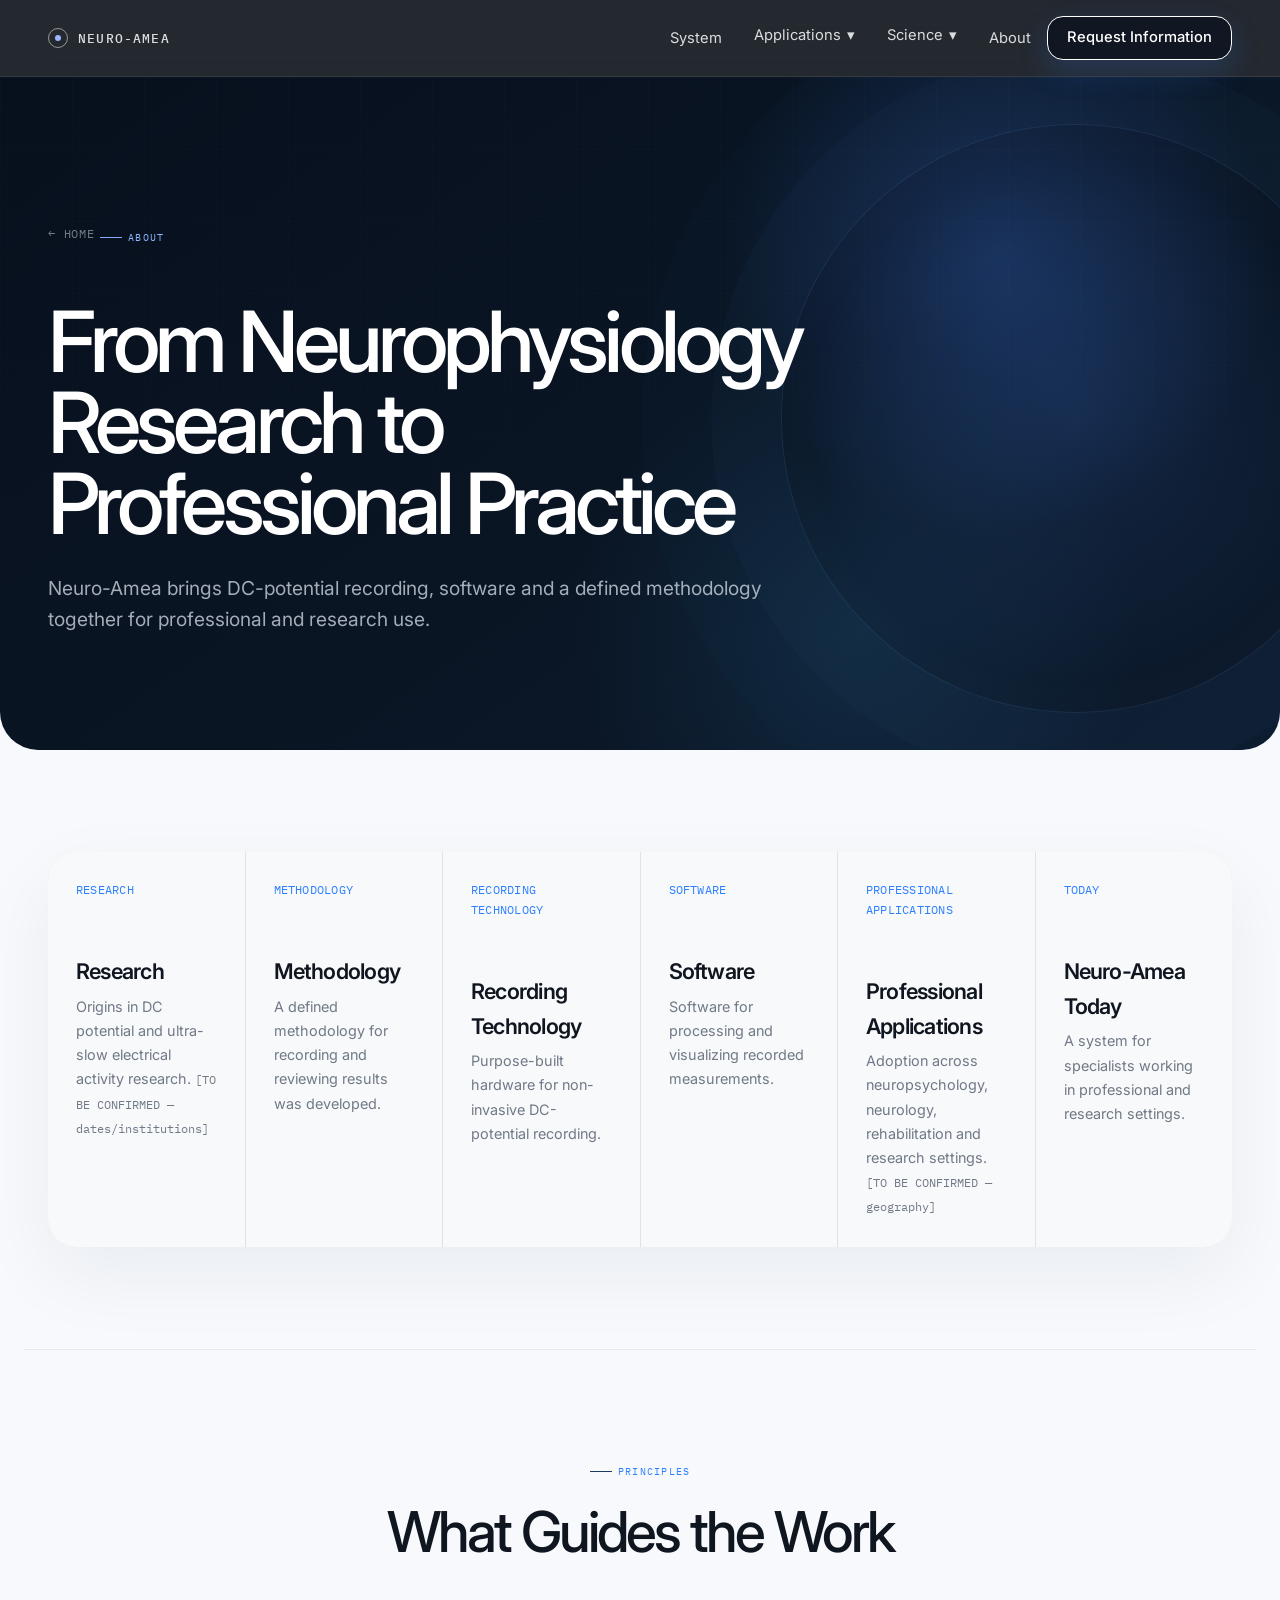
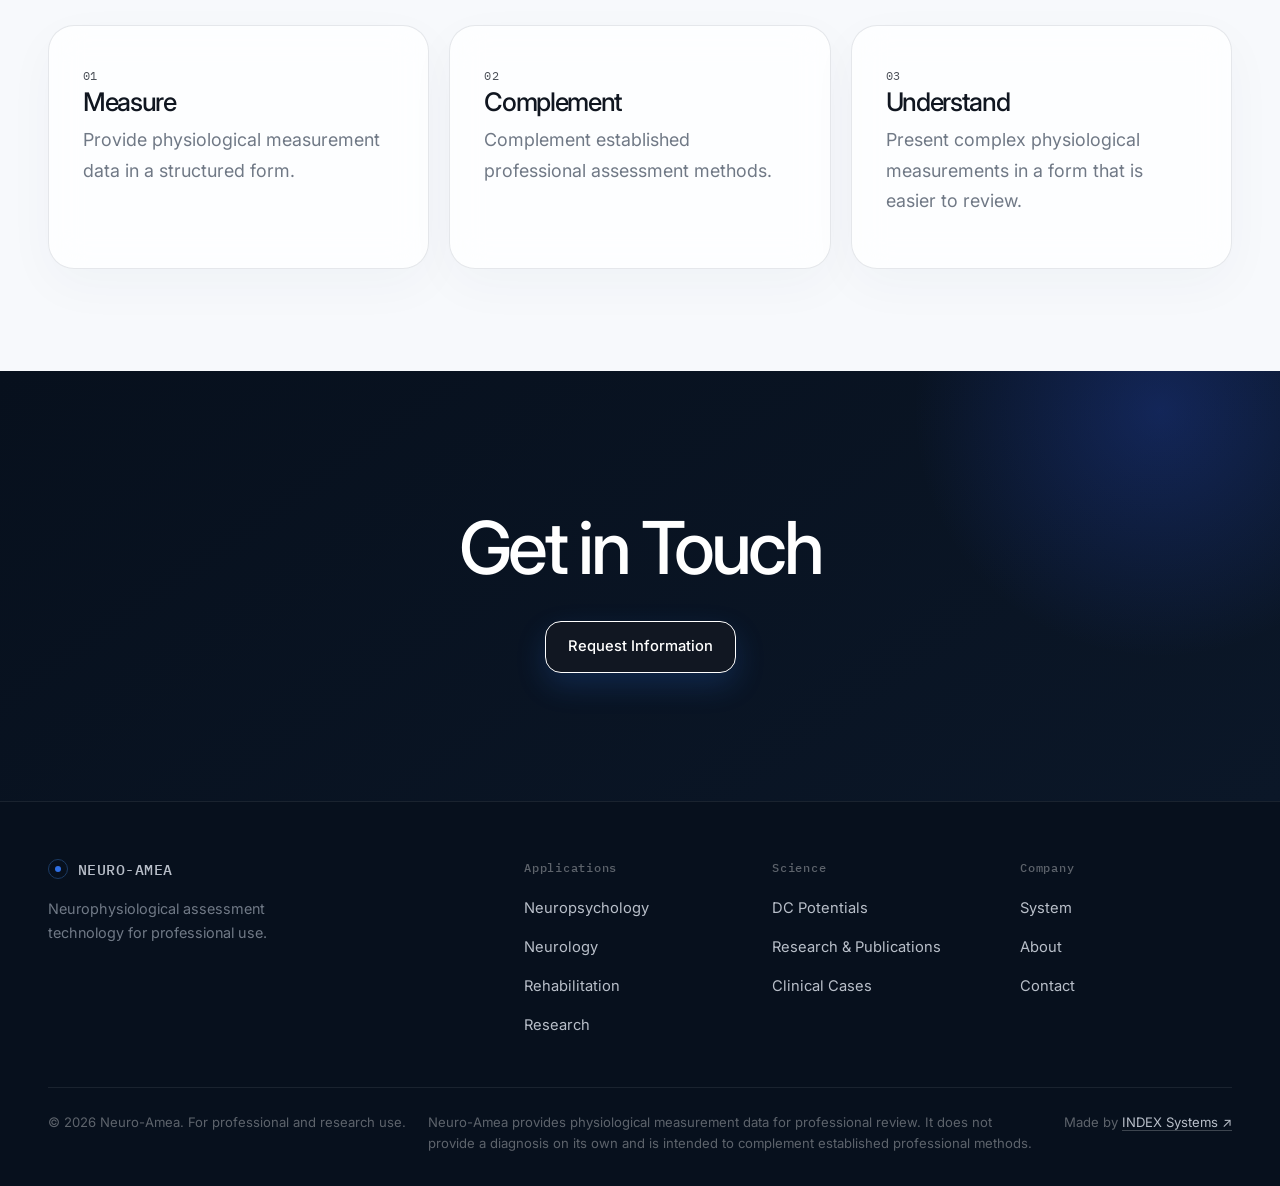
==== commit 2d4ae626: "Add files via upload" ====
--- a/about/index.html
+++ b/about/index.html
@@ -56,7 +56,7 @@
     <a class="breadcrumb" href="../">← Home</a>
     <p class="eyebrow">ABOUT</p>
     <h1>From Neurophysiology Research to Professional Practice</h1>
-    <p class="lede">The Neuro-Amea methodology developed from research into DC potentials as a physiological signal, brought into a system usable in professional practice.</p>
+    <p class="lede">Neuro-Amea brings DC-potential recording, software and a defined methodology together for professional and research use.</p>
   </div>
 </div>
 
@@ -64,11 +64,11 @@
   <div class="wrap">
     <div class="chain reveal" style="flex-direction:column;">
       <div class="chain-step"><span class="data-label">RESEARCH</span><h4>Research</h4><p>Origins in DC potential and ultra-slow electrical activity research. <span class="tbc" style="font-family:var(--f-data); font-size:0.72rem;">[TO BE CONFIRMED — dates/institutions]</span></p></div>
-      <div class="chain-step"><span class="data-label">METHODOLOGY</span><h4>Methodology</h4><p>A defined measurement and interpretation methodology was established.</p></div>
-      <div class="chain-step"><span class="data-label">RECORDING TECHNOLOGY</span><h4>Recording Technology</h4><p>Purpose-built recording hardware for non-invasive DC potential capture.</p></div>
-      <div class="chain-step"><span class="data-label">SOFTWARE</span><h4>Software</h4><p>Software developed to process and visualize recorded measurements.</p></div>
+      <div class="chain-step"><span class="data-label">METHODOLOGY</span><h4>Methodology</h4><p>A defined methodology for recording and reviewing results was developed.</p></div>
+      <div class="chain-step"><span class="data-label">RECORDING TECHNOLOGY</span><h4>Recording Technology</h4><p>Purpose-built hardware for non-invasive DC-potential recording.</p></div>
+      <div class="chain-step"><span class="data-label">SOFTWARE</span><h4>Software</h4><p>Software for processing and visualizing recorded measurements.</p></div>
       <div class="chain-step"><span class="data-label">PROFESSIONAL APPLICATIONS</span><h4>Professional Applications</h4><p>Adoption across neuropsychology, neurology, rehabilitation and research settings. <span class="tbc" style="font-family:var(--f-data); font-size:0.72rem;">[TO BE CONFIRMED — geography]</span></p></div>
-      <div class="chain-step"><span class="data-label">TODAY</span><h4>Neuro-Amea Today</h4><p>A system available to specialists working in professional and research settings.</p></div>
+      <div class="chain-step"><span class="data-label">TODAY</span><h4>Neuro-Amea Today</h4><p>A system for specialists working in professional and research settings.</p></div>
     </div>
   </div>
 </section>
@@ -79,9 +79,9 @@
   <div class="wrap">
     <div class="section-head center"><p class="eyebrow">PRINCIPLES</p><h2>What Guides the Work</h2></div>
     <div class="grid grid-3">
-      <div class="plain-card"><span class="data-label">01</span><h3>Measure</h3><p>Provide quantitative physiological information.</p></div>
-      <div class="plain-card"><span class="data-label">02</span><h3>Complement</h3><p>Work alongside established professional assessment.</p></div>
-      <div class="plain-card"><span class="data-label">03</span><h3>Understand</h3><p>Make complex neurophysiological information more accessible for professional interpretation.</p></div>
+      <div class="plain-card"><span class="data-label">01</span><h3>Measure</h3><p>Provide physiological measurement data in a structured form.</p></div>
+      <div class="plain-card"><span class="data-label">02</span><h3>Complement</h3><p>Complement established professional assessment methods.</p></div>
+      <div class="plain-card"><span class="data-label">03</span><h3>Understand</h3><p>Present complex physiological measurements in a form that is easier to review.</p></div>
     </div>
   </div>
 </section>
@@ -129,7 +129,7 @@
     </div>
     <div class="footer-bottom">
       <span>© 2026 Neuro-Amea. For professional and research use.</span>
-      <span>Not a diagnostic device. Intended to complement, not replace, established clinical methods.</span>
+      <span>Neuro-Amea provides physiological measurement data for professional review. It does not provide a diagnosis on its own and is intended to complement established professional methods.</span>
     <span class="index-systems-credit">Made by <a href="https://www.index-systems.ru/" target="_blank" rel="noopener">INDEX Systems ↗</a></span></div>
   </div>
 </footer>
--- a/assets/css/style.css
+++ b/assets/css/style.css
@@ -2001,3 +2001,165 @@
 .internal-v2 .v4-reveal{opacity:.001;transform:translateY(18px);transition:opacity .65s ease,transform .65s ease}
 .internal-v2 .v4-reveal.v4-in{opacity:1;transform:none}
 @media(prefers-reduced-motion:reduce){.internal-v2 .v4-reveal{opacity:1!important;transform:none!important}}
+
+/* =========================================================
+   V4.3 FINAL DESIGN + RESPONSIVE QA
+   Content locked; visual system only.
+   ========================================================= */
+.internal-v2{background:#f7f9fc}
+.internal-v2 main{overflow:hidden}
+.internal-v2 .wrap{width:min(100% - 48px,1440px)!important;padding-left:clamp(0px,2vw,24px)!important;padding-right:clamp(0px,2vw,24px)!important}
+.internal-v2 section{padding:clamp(84px,8vw,124px) 0!important}
+.internal-v2 section:nth-of-type(even){background:transparent}
+.internal-v2 .hr{width:min(100% - 48px,1392px);margin:auto;border-color:rgba(18,37,64,.08)}
+
+/* Header: keep dark brand language on every internal page */
+.internal-v2 .site-header{background:rgba(7,12,20,.88)!important;border-color:rgba(255,255,255,.08)!important;backdrop-filter:blur(24px) saturate(140%)!important}
+.internal-v2 .site-header .logo,.internal-v2 .site-header .primary-nav a,.internal-v2 .site-header .nav-btn{color:rgba(255,255,255,.84)!important}
+.internal-v2 .site-header .primary-nav a:hover,.internal-v2 .site-header .nav-btn:hover{color:#fff!important;background:rgba(255,255,255,.06)}
+.internal-v2 .nav-cta .cta{background:#fff!important;border-color:#fff!important;color:#0b111b!important}
+.internal-v2 .dropdown{border-radius:18px!important;box-shadow:0 24px 70px rgba(0,0,0,.28)!important;overflow:hidden}
+
+/* Internal heroes: actual class used in HTML */
+.internal-v2 .page-hero{
+  position:relative!important;isolation:isolate;overflow:hidden!important;
+  min-height:clamp(500px,62vh,720px)!important;
+  display:flex!important;align-items:center!important;
+  padding:clamp(105px,11vw,150px) 0 clamp(78px,9vw,120px)!important;
+  background:
+    radial-gradient(circle at 78% 27%,rgba(69,135,255,.24),transparent 25%),
+    radial-gradient(circle at 67% 82%,rgba(64,185,255,.10),transparent 28%),
+    linear-gradient(145deg,#07101d 0%,#0a1524 55%,#0d1b2e 100%)!important;
+  border:0!important;color:#fff!important;
+}
+.internal-v2 .page-hero:before{
+  content:""!important;position:absolute!important;inset:0!important;width:auto!important;aspect-ratio:auto!important;border:0!important;border-radius:0!important;box-shadow:none!important;
+  background-image:linear-gradient(rgba(255,255,255,.035) 1px,transparent 1px),linear-gradient(90deg,rgba(255,255,255,.035) 1px,transparent 1px)!important;
+  background-size:72px 72px!important;opacity:.48;mask-image:linear-gradient(to bottom,#000,transparent 94%);z-index:-2
+}
+.internal-v2 .page-hero:after{
+  content:""!important;position:absolute!important;width:min(46vw,620px)!important;height:min(46vw,620px)!important;right:-7%!important;top:7%!important;bottom:auto!important;
+  border:1px solid rgba(126,176,255,.12)!important;border-radius:50%!important;
+  box-shadow:0 0 0 70px rgba(100,160,255,.025),0 0 0 140px rgba(100,160,255,.014)!important;
+  background:radial-gradient(circle,rgba(72,139,255,.12),transparent 66%)!important;filter:blur(.2px);z-index:-1
+}
+.internal-v2 .page-hero .wrap{position:relative;z-index:2}
+.internal-v2 .page-hero h1{max-width:1050px!important;margin:20px 0 28px!important;font-size:clamp(50px,6.6vw,96px)!important;line-height:.96!important;letter-spacing:-.058em!important;font-weight:520!important;color:#fff!important;overflow-wrap:normal;word-break:normal}
+.internal-v2 .page-hero .lede{max-width:760px!important;margin:0!important;color:rgba(237,244,255,.68)!important;font-size:clamp(17px,1.5vw,21px)!important;line-height:1.62!important}
+.internal-v2 .page-hero .eyebrow{margin:0;color:#8fb8ff!important}
+.internal-v2 .breadcrumb{display:inline-flex;margin:0 0 38px!important;color:rgba(255,255,255,.45)!important;text-decoration:none;font-size:.72rem}
+
+/* Content rhythm */
+.internal-v2 h2{font-size:clamp(40px,4.4vw,66px)!important;line-height:1.01!important;letter-spacing:-.05em!important;margin-top:12px}
+.internal-v2 h3{line-height:1.04!important}
+.internal-v2 p,.internal-v2 li{line-height:1.68}
+.internal-v2 .section-head{max-width:850px!important;margin-bottom:clamp(36px,5vw,64px)!important}
+.internal-v2 .grid-2{grid-template-columns:repeat(2,minmax(0,1fr));gap:clamp(40px,6vw,92px)!important;align-items:start}
+.internal-v2 .grid-3{grid-template-columns:repeat(3,minmax(0,1fr));gap:20px!important}
+.internal-v2 .grid-4{grid-template-columns:repeat(4,minmax(0,1fr));gap:16px!important}
+.internal-v2 .grid>*{min-width:0}
+
+/* Editorial cards and diagrams */
+.internal-v2 .plain-card{padding:clamp(24px,3vw,34px)!important;min-height:210px!important;border-radius:26px!important;background:rgba(255,255,255,.76)!important;box-shadow:0 16px 50px rgba(23,43,72,.035)}
+.internal-v2 .plain-card:hover{transform:translateY(-3px)!important;background:#fff!important;box-shadow:0 24px 60px rgba(23,43,72,.08)!important}
+.internal-v2 .media-frame{min-height:390px!important;border-radius:30px!important}
+.internal-v2 .equation{display:grid!important;grid-template-columns:minmax(0,1fr) auto minmax(0,1fr) auto minmax(0,1.1fr);gap:12px!important;padding:18px 0!important;text-align:left!important}
+.internal-v2 .eq-item{min-width:0!important;min-height:116px;display:flex;align-items:center;padding:24px!important;border-radius:22px!important}
+.internal-v2 .eq-op{width:auto!important;transform:none!important;text-align:center!important}
+.internal-v2 .chain{grid-template-columns:repeat(auto-fit,minmax(190px,1fr))!important;border-radius:28px!important;overflow:hidden}
+.internal-v2 .chain-step{min-height:220px!important;padding:28px!important}
+.internal-v2 .chain-step h4{margin-top:54px!important}
+.internal-v2 .timeline{gap:0;margin-top:48px!important}
+.internal-v2 .timeline-point{min-width:0;padding-right:20px}
+.internal-v2 .notice{max-width:680px}
+
+/* Tables and forms */
+.internal-v2 .spec-table{table-layout:fixed}
+.internal-v2 .spec-table td{overflow-wrap:anywhere}
+.internal-v2 .form-grid>*{min-width:0}
+.internal-v2 input,.internal-v2 textarea,.internal-v2 select{max-width:100%}
+
+/* Final CTA */
+.internal-v2 .final-cta{padding:clamp(92px,10vw,150px) 0!important;background:linear-gradient(145deg,#07101d,#0b1728)!important}
+.internal-v2 .final-cta .section-head{margin-bottom:34px!important}
+.internal-v2 .final-cta h2{max-width:980px;margin-inline:auto;font-size:clamp(46px,5.7vw,82px)!important}
+
+/* Footer */
+.internal-v2 .footer-grid{grid-template-columns:minmax(240px,1.35fr) repeat(3,minmax(130px,.65fr))!important;gap:36px!important}
+.internal-v2 .footer-bottom{display:grid!important;grid-template-columns:auto minmax(280px,1fr) auto;gap:22px!important;align-items:start!important}
+.internal-v2 .footer-bottom>*{min-width:0}
+
+/* Tablet / small laptop */
+@media(max-width:1100px){
+  .internal-v2 .wrap{width:min(100% - 40px,1440px)!important;padding-inline:0!important}
+  .internal-v2 .page-hero{min-height:540px!important}
+  .internal-v2 .page-hero h1{font-size:clamp(50px,7.6vw,78px)!important;max-width:900px!important}
+  .internal-v2 .grid-3,.internal-v2 .grid-4{grid-template-columns:repeat(2,minmax(0,1fr))!important}
+  .internal-v2 .footer-grid{grid-template-columns:1.2fr repeat(2,1fr)!important}
+  .internal-v2 .footer-grid>div:last-child{grid-column:2}
+  .internal-v2 .footer-bottom{grid-template-columns:1fr 1fr!important}.internal-v2 .index-systems-credit{grid-column:1/-1}
+}
+
+/* Navigation/mobile starts earlier so it never crowds */
+@media(max-width:980px){
+  .internal-v2 .primary-nav{top:70px!important;inset-inline:0!important;bottom:0!important;background:rgba(7,12,20,.98)!important;padding:22px 24px 40px!important;z-index:60}
+  .internal-v2 .primary-nav a,.internal-v2 .nav-btn{color:#fff!important;border-color:rgba(255,255,255,.08)!important}
+  .internal-v2 .dropdown{box-shadow:none!important;border-radius:0!important;background:transparent!important}
+  .internal-v2 .nav-cta .cta{width:100%!important;color:#0b111b!important}
+  .internal-v2 .page-hero:after{right:-22%!important}
+  .internal-v2 .grid-2{gap:42px!important}
+  .internal-v2 .equation{grid-template-columns:1fr!important;gap:10px!important}
+  .internal-v2 .eq-op{transform:rotate(90deg)!important;justify-self:center;font-size:1.25rem!important}
+}
+
+/* Tablet portrait */
+@media(max-width:768px){
+  .internal-v2 .wrap{width:min(100% - 32px,1440px)!important}
+  .internal-v2 section{padding:72px 0!important}
+  .internal-v2 .page-hero{min-height:500px!important;padding:108px 0 68px!important}
+  .internal-v2 .page-hero h1{font-size:clamp(44px,11vw,66px)!important;max-width:100%!important}
+  .internal-v2 .page-hero .lede{font-size:17px!important}
+  .internal-v2 .breadcrumb{margin-bottom:30px!important}
+  .internal-v2 h2{font-size:clamp(38px,8vw,54px)!important}
+  .internal-v2 .grid-2,.internal-v2 .grid-3,.internal-v2 .grid-4{grid-template-columns:1fr!important;gap:28px!important}
+  .internal-v2 .grid-2[style*="align-items:center"]{gap:36px!important}
+  .internal-v2 .media-frame{min-height:320px!important}
+  .internal-v2 .chain{grid-template-columns:1fr!important}
+  .internal-v2 .chain-step{min-height:150px!important}.internal-v2 .chain-step h4{margin-top:28px!important}
+  .internal-v2 .timeline{display:grid!important;grid-template-columns:1fr!important;border-top:0!important;border-left:1px solid #adb5c1;margin-left:5px!important;gap:0}
+  .internal-v2 .timeline-point{padding:0 0 30px 24px!important}.internal-v2 .timeline-point:last-child{padding-bottom:0!important}
+  .internal-v2 .timeline-point:before{left:-5px!important;top:5px!important}
+  .internal-v2 .footer-grid{grid-template-columns:1fr 1fr!important}.internal-v2 .footer-grid>div:first-child{grid-column:1/-1!important}.internal-v2 .footer-grid>div:last-child{grid-column:auto!important}
+  .internal-v2 .footer-bottom{grid-template-columns:1fr!important}
+  .internal-v2 table{white-space:normal!important}
+}
+
+/* Phones */
+@media(max-width:560px){
+  .internal-v2 .wrap{width:min(100% - 24px,1440px)!important}
+  .internal-v2 .nav-row{min-height:66px!important;height:66px!important}
+  .internal-v2 .primary-nav{top:66px!important}
+  .internal-v2 .page-hero{min-height:auto!important;padding:94px 0 58px!important}
+  .internal-v2 .page-hero:before{background-size:48px 48px!important}
+  .internal-v2 .page-hero:after{width:330px!important;height:330px!important;right:-48%!important;top:12%!important}
+  .internal-v2 .page-hero h1{font-size:clamp(40px,12.5vw,54px)!important;line-height:.98!important;letter-spacing:-.052em!important;margin:16px 0 22px!important}
+  .internal-v2 .page-hero .lede{font-size:16px!important;line-height:1.58!important}
+  .internal-v2 .breadcrumb{font-size:.64rem!important;margin-bottom:25px!important}
+  .internal-v2 section{padding:60px 0!important}
+  .internal-v2 h2{font-size:clamp(34px,10.5vw,46px)!important}
+  .internal-v2 .section-head{margin-bottom:32px!important}
+  .internal-v2 .plain-card{min-height:0!important;padding:24px!important}
+  .internal-v2 .media-frame{min-height:270px!important;border-radius:22px!important}
+  .internal-v2 .eq-item{min-height:94px!important;padding:20px!important;width:100%!important}
+  .internal-v2 .final-cta h2{font-size:clamp(39px,11.5vw,52px)!important}
+  .internal-v2 .final-cta .cta{width:100%!important}
+  .internal-v2 .footer-grid{grid-template-columns:1fr!important;gap:30px!important}.internal-v2 .footer-grid>div:first-child{grid-column:auto!important}
+  .internal-v2 .spec-table{display:table!important;width:100%!important}.internal-v2 .spec-table td{padding:14px 8px!important;font-size:.82rem!important}.internal-v2 .spec-table td:first-child{width:42%!important}
+}
+
+@media(max-width:380px){
+  .internal-v2 .wrap{width:min(100% - 20px,1440px)!important}
+  .internal-v2 .page-hero h1{font-size:38px!important}
+  .internal-v2 h2{font-size:34px!important}
+  .internal-v2 .spec-table td{font-size:.76rem!important;padding:12px 6px!important}
+}
